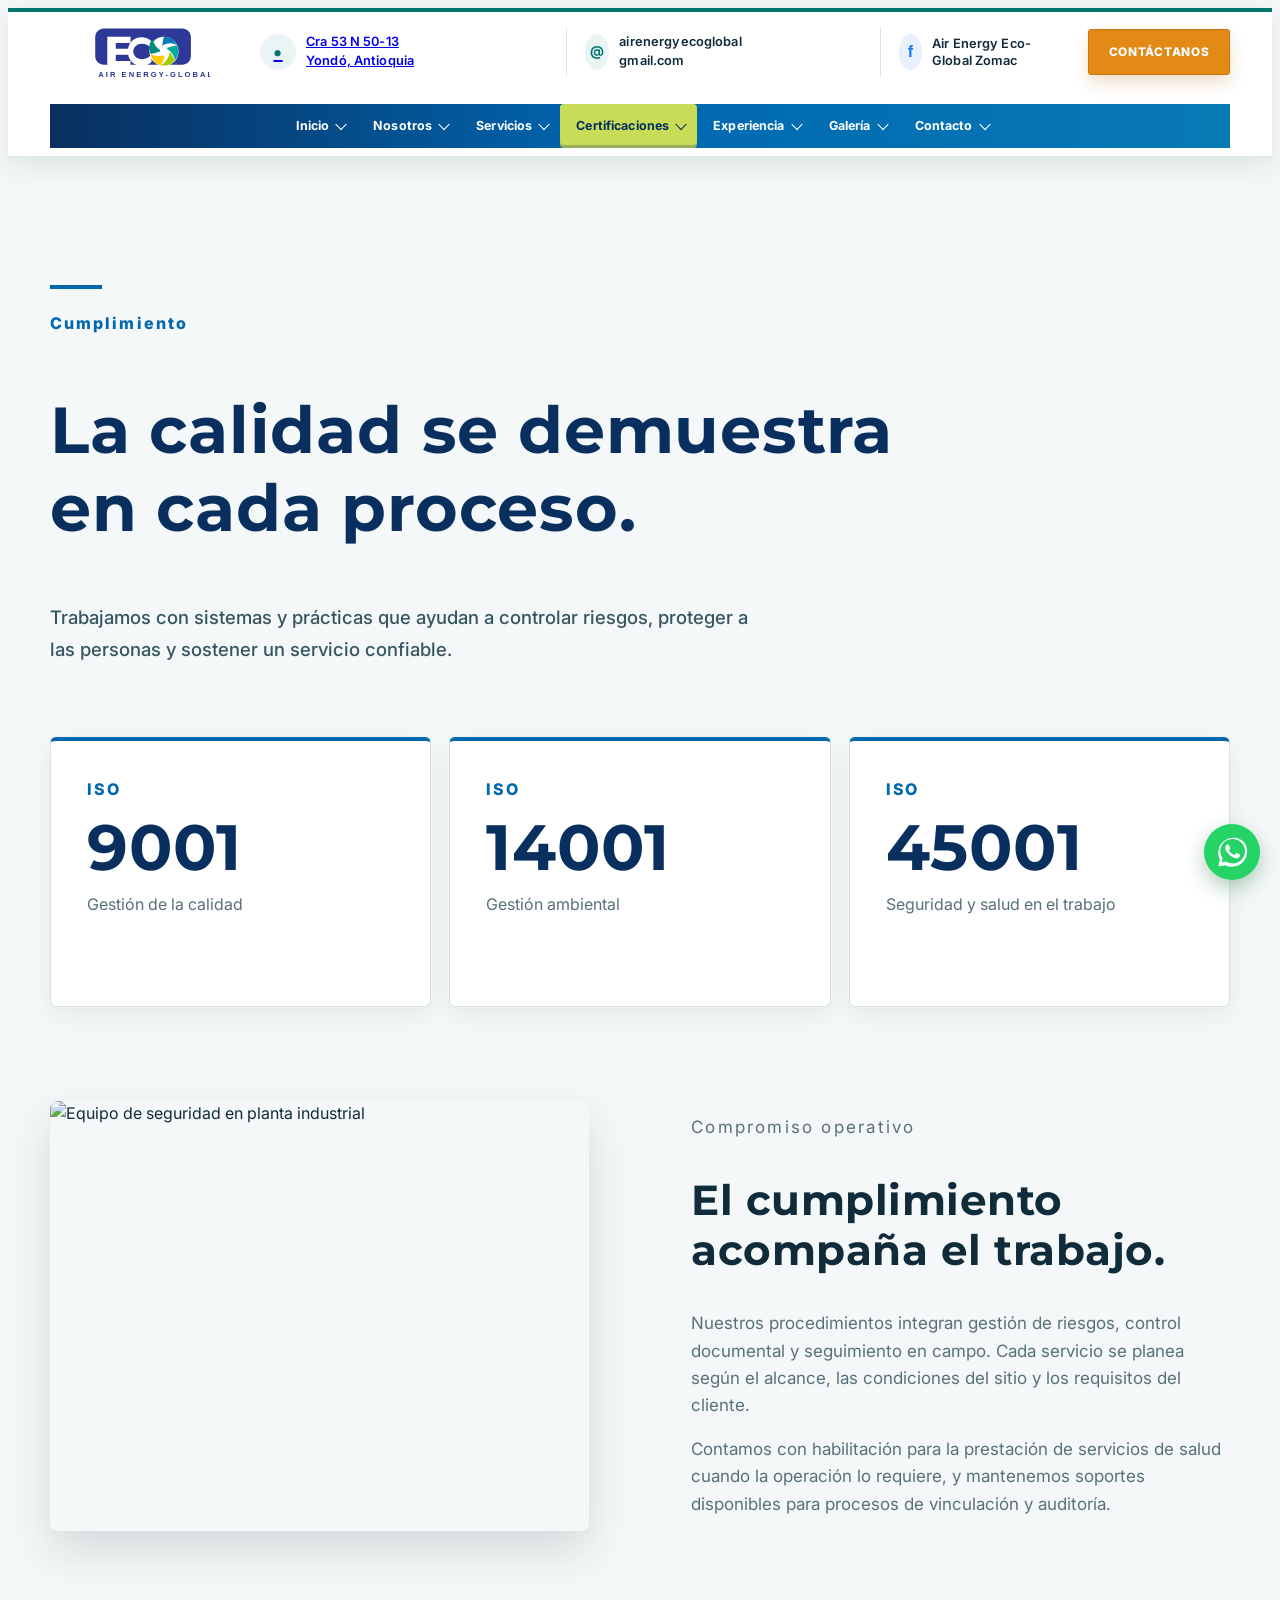
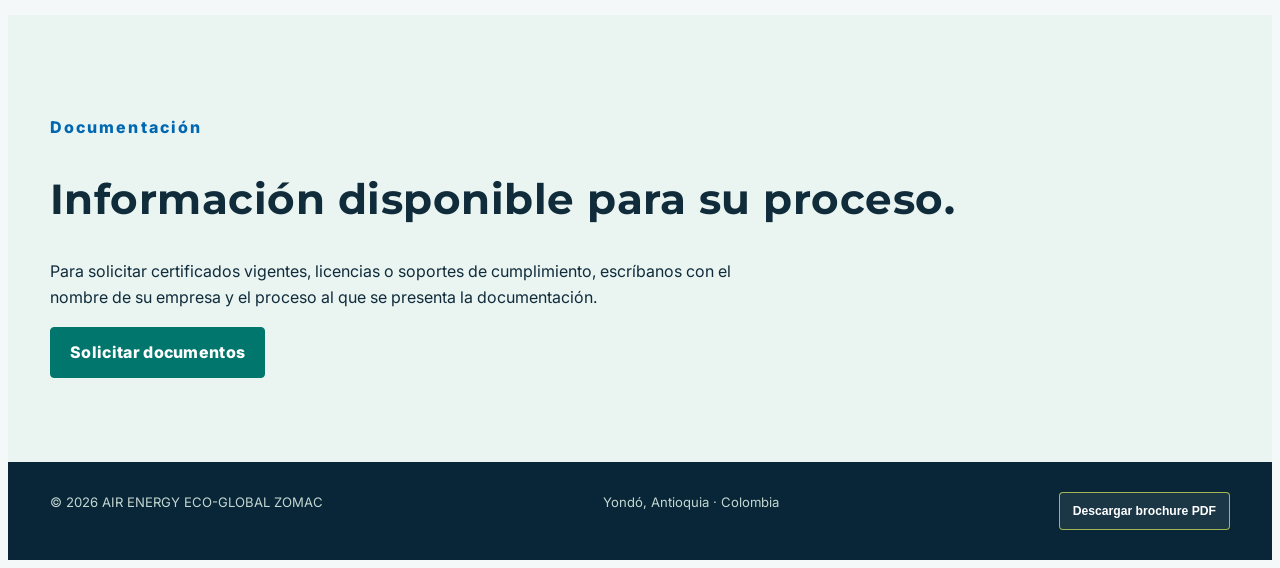
==== pages/certificaciones.html @ 2af0fc93 "Primer commit AIR-ENERGY-WEB" ====
<!doctype html>
<html lang="es">
  <head>
    <meta charset="utf-8" />
    <meta name="viewport" content="width=device-width,initial-scale=1" />
    <title>Certificaciones | AIR ENERGY</title>
    <link rel="icon" type="image/svg+xml" href="../assets/images/air-energy-mark.svg" />
    <link rel="preconnect" href="https://fonts.googleapis.com" />
    <link rel="preconnect" href="https://fonts.gstatic.com" crossorigin />
    <link
      href="https://fonts.googleapis.com/css2?family=Inter:wght@400;500;600;700&family=Montserrat:wght@600;700;800&display=swap"
      rel="stylesheet"
    />
    <link rel="stylesheet" href="../CSS/site.css" />
    <link rel="stylesheet" href="../CSS/logo.css" />
    <link rel="stylesheet" href="../CSS/design.css" />
  </head>
  <body>
    <header class="site-header">
      <a class="brand" href="../index.html" aria-label="ECO Air Energy Global, ir al inicio">
        <span class="brand-logo-frame">
          <img class="brand-logo brand-logo-dark" src="../assets/images/eco-air-energy-logo-transparent.svg" alt="ECO Air Energy Global" />
        </span>
      </a>
      <div class="header-contact" aria-label="Datos de contacto">
        <a class="header-address" href="https://www.google.com/maps/search/?api=1&amp;query=Cra+53+N+50-13%2C+Yond%C3%B3%2C+Antioquia%2C+Colombia" target="_blank" rel="noopener noreferrer">Cra 53 N 50-13<br>Yondó, Antioquia</a>
        <span class="header-email">airenergyecoglobalgmail.com</span>
        <a class="header-facebook" href="https://www.facebook.com/search/top/?q=AIR%20ENERGY%20ECO-GLOBAL%20ZOMAC" target="_blank" rel="noopener noreferrer">Air Energy Eco-Global Zomac</a>
      </div>
      <a class="header-contact-button" href="contacto.html">Contáctanos</a>
      <button class="menu-toggle" type="button" aria-expanded="false" aria-controls="primary-nav" aria-label="Abrir menú de navegación">
        <span></span><span></span><span></span>
      </button>
      <nav id="primary-nav">
        <ul>
          <li class="nav-item-has-menu"><a href="../index.html">Inicio</a><ul class="nav-submenu" aria-label="Detalles de Inicio"><li><span>Home</span></li></ul></li>
          <li class="nav-item-has-menu"><a href="nosotros.html">Nosotros</a><ul class="nav-submenu" aria-label="Detalles de Nosotros"><li><span>Quiénes somos</span></li><li><span>Valores</span></li><li><span>Certificaciones ISO</span></li></ul></li>
          <li class="nav-item-has-menu"><a href="servicios.html">Servicios</a><ul class="nav-submenu" aria-label="Detalles de Servicios"><li><span>Climatización y refrigeración</span></li><li><span>Sistemas eléctricos y energía solar</span></li><li><span>Facilidades y soporte logístico</span></li><li><span>Servicios de salud en campo</span></li><li><span>Señalización vial y gestión ambiental</span></li><li><span>Big data y consultoría estratégica</span></li></ul></li>
          <li class="nav-item-has-menu"><a class="active" aria-current="page" href="certificaciones.html">Certificaciones</a><ul class="nav-submenu" aria-label="Detalles de Certificaciones"><li><span>Certificaciones ISO</span></li></ul></li>
          <li class="nav-item-has-menu"><a href="experiencia.html">Experiencia</a><ul class="nav-submenu" aria-label="Detalles de Experiencia"><li><span>Clientes atendidos</span></li><li><span>Sectores atendidos</span></li></ul></li>
          <li class="nav-item-has-menu"><a href="galeria.html">Galería</a><ul class="nav-submenu" aria-label="Detalles de Galería"><li><span>Proyectos y actividades en campo</span></li></ul></li>
          <li class="nav-item-has-menu nav-item-align-end"><a href="contacto.html">Contacto</a><ul class="nav-submenu" aria-label="Detalles de Contacto"><li><span>Formulario</span></li><li><span>Mapa</span></li><li><span>Líneas de atención</span></li></ul></li>
        </ul>
      </nav>
    </header>
    <main>
      <section id="certificaciones" class="page-intro">
        <p class="eyebrow">Cumplimiento</p>
        <h1>La calidad se demuestra en cada proceso.</h1>
        <p>
          Trabajamos con sistemas y prácticas que ayudan a controlar riesgos,
          proteger a las personas y sostener un servicio confiable.
        </p>
      </section>
      <section class="certification-grid">
        <article>
          <span>ISO</span>
          <h2>9001</h2>
          <p>Gestión de la calidad</p>
        </article>
        <article>
          <span>ISO</span>
          <h2>14001</h2>
          <p>Gestión ambiental</p>
        </article>
        <article>
          <span>ISO</span>
          <h2>45001</h2>
          <p>Seguridad y salud en el trabajo</p>
        </article>
      </section>
      <section class="content-split">
        <img
          src="https://images.unsplash.com/photo-1581092160562-40aa08e78837?auto=format&fit=crop&w=1000&q=85"
          alt="Equipo de seguridad en planta industrial"
        />
        <div>
          <p class="eyebrow">Compromiso operativo</p>
          <h2>El cumplimiento acompaña el trabajo.</h2>
          <p>
            Nuestros procedimientos integran gestión de riesgos, control
            documental y seguimiento en campo. Cada servicio se planea según el
            alcance, las condiciones del sitio y los requisitos del cliente.
          </p>
          <p>
            Contamos con habilitación para la prestación de servicios de salud
            cuando la operación lo requiere, y mantenemos soportes disponibles
            para procesos de vinculación y auditoría.
          </p>
        </div>
      </section>
      <section class="band">
        <p class="eyebrow">Documentación</p>
        <h2>Información disponible para su proceso.</h2>
        <p>
          Para solicitar certificados vigentes, licencias o soportes de
          cumplimiento, escríbanos con el nombre de su empresa y el proceso al
          que se presenta la documentación.
        </p>
        <a class="button" href="contacto.html">Solicitar documentos</a>
      </section>
    </main>
    <footer class="site-footer">
      <p>© 2026 AIR ENERGY ECO-GLOBAL ZOMAC</p>
      <a href="contacto.html">Yondó, Antioquia · Colombia</a>
    </footer>
    <script src="../JS/ui.js"></script>
  </body>
</html>
---- CSS/site.css ----
@import url('https://fonts.googleapis.com/css2?family=Inter:wght@400;500;600;700&family=Montserrat:wght@600;700;800&display=swap');

:root { --ink:#173238; --muted:#456066; --green:#00766c; --deep:#005248; --lime:#c9dc58; --paper:#f6f7f2; --white:#fff; --line:#d8dfda; --container:1180px; --font-body:'Inter',sans-serif; --font-heading:'Montserrat',sans-serif; }
* { box-sizing:border-box; }
section[hidden] { display:none !important; }
body { color:var(--ink); background:var(--paper); font-family:var(--font-body); font-size:16px; font-weight:400; line-height:1.6; }
h1,h2,h3 { font-family:var(--font-heading); font-weight:700; letter-spacing:.012em; line-height:1.2; }
.site-header, body > header { position:sticky; top:0; z-index:10; min-height:86px; padding:14px max(24px,calc((100% - var(--container))/2)); background:rgba(255,255,255,.98); border-bottom:1px solid var(--line); box-shadow:0 4px 16px rgba(23,50,56,.06); }
body > header .logo { display:flex; align-items:center; flex:0 0 auto; padding:2px 0; text-decoration:none; } body > header .logo img { display:block; width:150px; height:57px; background:#12356e; object-fit:contain; object-position:center; } body > header .logo:focus-visible { outline:3px solid rgba(0,118,108,.35); outline-offset:5px; }
body > header nav ul { gap:6px; } body > header nav a { min-height:42px; padding:8px 11px; border-bottom:2px solid transparent; border-radius:0; color:var(--ink); font-family:'Open Sans',sans-serif; font-size:.84rem; font-weight:600; letter-spacing:.01em; } body > header nav a:hover, body > header nav a:focus-visible, body > header nav a.active { color:var(--green); background:transparent; border-color:var(--green); outline:none; }
#inicio { position:relative; display:flex; min-height:calc(100vh - 78px); padding:clamp(76px,10vh,136px) max(24px,calc((100% - var(--container))/2)) 42px; isolation:isolate; flex-direction:column; justify-content:center; color:#eaf3ee; background:linear-gradient(90deg,rgba(5,28,31,.94) 0%,rgba(7,38,40,.82) 43%,rgba(7,38,40,.43) 72%,rgba(7,38,40,.24)),url('https://images.unsplash.com/photo-1496247749665-49cf5b1022e9?auto=format&fit=crop&w=2100&q=90') center/cover; }
.hero-content { max-width:670px; margin-bottom:clamp(64px,11vh,126px); }.hero-content .eyebrow { margin:0 0 20px; color:var(--lime); font-size:.72rem; font-weight:700; letter-spacing:.16em; text-transform:uppercase; animation:hero-reveal .65s ease-out both; }.hero-content h1 { max-width:650px; margin:0; color:var(--white); font-size:clamp(2.65rem,4.7vw,4.8rem); font-weight:800; line-height:1.14; animation:hero-reveal .75s .08s ease-out both; }.hero-description { max-width:580px; margin:26px 0 34px; color:#e3ece8; font-size:1.05rem; font-weight:400; line-height:1.75; animation:hero-reveal .75s .18s ease-out both; }.hero-cta { min-height:56px; padding:15px 25px; border-radius:6px; font-size:.88rem; letter-spacing:.01em; box-shadow:0 10px 24px rgba(0,0,0,.2); animation:hero-reveal .75s .3s ease-out both; }.hero-cta:hover,.hero-cta:focus-visible { box-shadow:0 14px 30px rgba(0,0,0,.28); }
.hero-stats { display:grid; grid-template-columns:repeat(4,minmax(0,1fr)); gap:0; width:min(890px,100%); margin:0; padding:0; border-top:1px solid rgba(255,255,255,.28); animation:hero-reveal .8s .42s ease-out both; }.hero-stats div { min-height:78px; padding:17px 24px 0 0; }.hero-stats div+div { padding-left:24px; border-left:1px solid rgba(255,255,255,.22); }.hero-stats dt { color:var(--white); font:700 1.4rem/1 'Poppins',sans-serif; }.hero-stats dd { margin:7px 0 0; color:#d4e0dc; font-size:.76rem; font-weight:600; line-height:1.35; }.scroll-cue { position:absolute; right:max(24px,calc((100% - var(--container))/2)); bottom:42px; display:flex; align-items:center; gap:10px; color:#d7e6e1; font-size:.65rem; font-weight:700; letter-spacing:.1em; text-transform:uppercase; }.scroll-cue span { display:block; width:22px; height:34px; border:1px solid rgba(255,255,255,.7); border-radius:12px; }.scroll-cue span::after { display:block; width:3px; height:7px; margin:6px auto 0; border-radius:2px; background:var(--lime); content:''; animation:scroll-mark 1.7s ease-in-out infinite; }
.clientes-section { width:min(var(--container),calc(100% - 48px)); margin:0 auto; padding:64px 0 72px; }.clientes-section h2 { display:flex; align-items:center; justify-content:center; gap:16px; margin:0 0 38px; color:var(--ink); font-size:clamp(.9rem,1.5vw,1.05rem); font-weight:700; letter-spacing:.11em; text-align:center; text-transform:uppercase; }.clientes-section h2::before,.clientes-section h2::after { width:min(14vw,140px); height:1px; background:var(--line); content:''; }.clientes-grid { display:grid; grid-template-columns:repeat(4,minmax(0,1fr)); align-items:center; gap:20px; }.cliente-logo { display:grid; min-height:126px; margin:0; padding:18px; place-items:center; border:1px solid var(--line); background:var(--white); }.cliente-logo img { display:block; width:100%; max-width:180px; max-height:82px; object-fit:contain; filter:grayscale(100%); opacity:.7; transition:filter 180ms ease,opacity 180ms ease,transform 180ms ease; }.cliente-logo:hover img { filter:grayscale(0); opacity:1; transform:scale(1.04); }
.button { display:inline-flex; align-items:center; justify-content:center; gap:16px; min-height:48px; padding:12px 19px; border:1px solid var(--green); border-radius:3px; color:var(--white); background:var(--green); font-weight:700; text-decoration:none; transition:transform .18s ease,background .18s ease; } .button:hover,.button:focus-visible { background:var(--deep); transform:translateY(-2px); } .button-accent { color:var(--ink); background:var(--lime); border-color:var(--lime); } .button-accent:hover,.button-accent:focus-visible { background:#d9e978; border-color:#d9e978; }
@keyframes hero-reveal { from { opacity:0; transform:translateY(16px); } to { opacity:1; transform:translateY(0); } } @keyframes scroll-mark { 0%,100% { opacity:.35; transform:translateY(0); } 50% { opacity:1; transform:translateY(10px); } }
@media (prefers-reduced-motion:reduce) { .hero-content .eyebrow,.hero-content h1,.hero-description,.hero-cta,.hero-stats,.scroll-cue span::after { animation:none; } }
@media (max-width:900px) { body > header { align-items:flex-start; flex-direction:column; gap:8px; } body > header nav ul { justify-content:flex-start; } .hero-stats { width:100%; } .hero-stats div { padding-right:14px; } .hero-stats div+div { padding-left:14px; } .scroll-cue { display:none; } .clientes-grid { grid-template-columns:repeat(2,minmax(0,1fr)); } } @media (max-width:600px) { body > header { position:static; min-height:auto; padding-top:12px; padding-bottom:12px; } body > header .logo img { width:128px; height:49px; } #inicio { min-height:680px; padding-top:72px; padding-bottom:34px; background-position:58% center; } .hero-content { margin-bottom:54px; } .hero-content h1 { font-size:clamp(2.35rem,10vw,3.35rem); } .hero-description { margin-top:20px; font-size:.98rem; } .hero-stats { grid-template-columns:1fr 1fr; } .hero-stats div { min-height:67px; padding:13px 12px 0 0; } .hero-stats div+div { padding-left:12px; } .hero-stats div:nth-child(3) { border-left:0; } .hero-stats div:nth-child(n+3) { border-top:1px solid rgba(255,255,255,.22); } .hero-stats dt { font-size:1.2rem; } body > header nav a { min-height:36px; padding:6px 8px; font-size:.76rem; } .clientes-section { width:calc(100% - 36px); padding:50px 0 56px; } .clientes-section h2 { gap:10px; margin-bottom:26px; font-size:.78rem; letter-spacing:.08em; } .clientes-grid { gap:12px; } .cliente-logo { min-height:105px; padding:14px; } .cliente-logo img { max-height:64px; } }

.site-header { display:flex; align-items:center; justify-content:space-between; gap:26px; }.site-header .brand { display:grid; grid-template-columns:auto auto; gap:0 5px; color:var(--ink); font:700 1.02rem/1 'Poppins',sans-serif; letter-spacing:.03em; text-decoration:none; white-space:nowrap; }.site-header .brand span { color:var(--green); }.site-header .brand small { grid-column:1/-1; margin-top:5px; color:var(--muted); font:600 .5rem/1 'Open Sans',sans-serif; letter-spacing:.14em; }.site-header nav ul { display:flex; flex-wrap:wrap; justify-content:flex-end; gap:2px; margin:0; padding:0; list-style:none; }.site-header nav a { display:inline-flex; align-items:center; min-height:38px; padding:7px 10px; border-bottom:2px solid transparent; color:var(--ink); font-family:'Open Sans',sans-serif; font-size:.78rem; font-weight:700; letter-spacing:.01em; text-decoration:none; }.site-header nav a.active,.site-header nav a:hover,.site-header nav a:focus-visible { color:var(--green); border-color:var(--green); outline:none; }
.page-intro,.section,.content-split,.principles,.team-note,.services-list,.certification-grid,.metrics,.industries,.gallery-grid,.contact-layout { width:min(var(--container),calc(100% - 48px)); margin:0 auto; }.page-intro { max-width:850px; margin-left:max(24px,calc((100% - var(--container))/2)); padding:104px 0 76px; }.page-intro h1 { font-size:clamp(2.5rem,5vw,4.6rem); }.page-intro p:last-child { max-width:660px; margin:0; color:var(--muted); font-size:1.13rem; font-weight:400; line-height:1.6; }.section,.team-note,.industries { padding:84px 0; }.content-split { display:grid; grid-template-columns:1fr 1fr; gap:clamp(38px,8vw,120px); align-items:center; padding:80px 0; }.content-split p,.value-grid p,.team-note p:not(.eyebrow) { color:var(--muted); font-size:1.0625rem; font-weight:400; line-height:1.6; }.content-split img { width:100%; min-height:405px; object-fit:cover; }.principles { display:grid; grid-template-columns:1fr 1fr; background:var(--deep); }.principles article { padding:clamp(38px,5vw,72px); color:#d5e7df; }.principles article+article { border-left:1px solid rgba(255,255,255,.18); }.principles .eyebrow { margin:0 0 10px; color:var(--lime); }.principles h2 { margin:0 0 18px; color:var(--white); line-height:1.2; }.principles article p:not(.eyebrow) { max-width:36rem; margin:0; color:#e5f0eb; font-size:1.0625rem; font-weight:400; line-height:1.6; }.team-note p:not(.eyebrow) { max-width:680px; }.value-grid { display:grid; grid-template-columns:repeat(4,1fr); gap:18px; margin-top:32px; }.value-grid article { padding:22px 0; border-top:3px solid var(--lime); }
.services-list { padding-bottom:90px; }.service-row { display:grid; grid-template-columns:minmax(260px,1fr) minmax(350px,.9fr); gap:clamp(36px,8vw,130px); padding:54px 0; border-top:1px solid var(--line); }.service-row:last-child { border-bottom:1px solid var(--line); }.service-number { margin:0 0 10px; color:var(--green); font-size:.75rem; font-weight:700; letter-spacing:.12em; }.service-row>div>p:last-of-type { max-width:460px; margin:0; color:var(--muted); font-size:1rem; line-height:1.75; }.service-image { width:min(100%,330px); margin:28px auto 0; }.service-image img { width:100%; height:285px; border-radius:6px; object-fit:cover; object-position:center; box-shadow:0 12px 24px rgba(23,50,56,.13); filter:contrast(1.04) saturate(1.05); }.service-image figcaption { margin-top:9px; color:var(--muted); font-size:.76rem; text-align:center; }form { position:relative; padding:29px; overflow:hidden; background:var(--white); border:1px solid var(--line); border-radius:6px; box-shadow:0 12px 28px rgba(23,50,56,.06); }form::before { position:absolute; top:0; right:0; left:0; height:3px; background:var(--green); content:''; }form h3 { margin:2px 0 7px; color:var(--ink); font-size:1.05rem; }.form-intro { margin:0; color:var(--muted); font-size:.79rem; line-height:1.5; }label { display:block; margin:16px 0 6px; color:var(--ink); font-size:.78rem; font-weight:700; letter-spacing:.01em; }label:has(+ :required)::after { margin-left:3px; color:#b33e2e; content:'*'; }.optional { color:var(--muted); font-size:.72rem; font-weight:400; }input,textarea,select { width:100%; padding:12px 13px; border:1px solid #c5d0cb; border-radius:4px; color:var(--ink); background:#fbfcfa; font:400 .9rem/1.45 'Open Sans',sans-serif; transition:border-color .18s ease,box-shadow .18s ease,background .18s ease; }input::placeholder,textarea::placeholder { color:#82938d; }textarea { min-height:104px; resize:vertical; }input:hover,textarea:hover,select:hover { border-color:#9bafa7; }input:focus,textarea:focus,select:focus { border-color:var(--green); outline:0; background:var(--white); box-shadow:0 0 0 3px rgba(0,118,108,.13); }.form-privacy { margin:16px 0 0; color:var(--muted); font-size:.73rem; line-height:1.5; }form button { width:100%; min-height:52px; margin-top:18px; border:1px solid var(--deep); border-radius:4px; background:var(--deep); color:var(--white); box-shadow:0 8px 16px rgba(0,82,72,.19); font-size:.86rem; font-weight:700; letter-spacing:.01em; }form button:hover,form button:focus-visible { border-color:var(--green); background:var(--green); box-shadow:0 10px 20px rgba(0,118,108,.25); }
.certification-grid { display:grid; grid-template-columns:repeat(3,1fr); margin-bottom:10px; }.certification-grid article { min-height:250px; padding:40px; background:var(--white); border:1px solid var(--line); }.certification-grid span { color:var(--green); font-weight:800; letter-spacing:.12em; }.certification-grid h2 { margin:6px 0; font-size:4rem; }.certification-grid p { margin:0; color:var(--muted); }.band { width:100%; padding:84px max(24px,calc((100% - var(--container))/2)); background:#dfece5; }.band p:not(.eyebrow) { max-width:700px; }
.metrics { display:grid; grid-template-columns:repeat(3,1fr); border-top:1px solid var(--line); border-bottom:1px solid var(--line); }.metrics article { display:flex; gap:18px; align-items:center; padding:35px; }.metrics article+article { border-left:1px solid var(--line); }.metrics strong { color:var(--green); font:800 clamp(2.6rem,5vw,4.3rem)/1 'Manrope',sans-serif; }.metrics span { color:var(--muted); font-size:.88rem; }.project-grid { display:grid; grid-template-columns:repeat(3,1fr); gap:20px; margin-top:32px; }.project-grid article,.gallery-grid figure { background:var(--white); }.project-grid img { width:100%; height:260px; object-fit:cover; }.project-grid div { padding:21px; }.project-grid p { margin:0 0 7px; color:var(--green); font-size:.73rem; font-weight:700; text-transform:uppercase; }.project-grid h3 { min-height:48px; }.project-grid span { color:var(--muted); font-size:.86rem; }.industries ul { display:grid; grid-template-columns:repeat(2,1fr); gap:12px 42px; max-width:740px; padding:0; list-style:none; }.industries li { padding:12px 0; border-bottom:1px solid var(--line); font-weight:700; }
.gallery-grid { display:grid; grid-template-columns:repeat(2,1fr); gap:18px; padding-bottom:90px; }.gallery-grid figure { margin:0; }.gallery-grid figure.wide { grid-column:1/-1; }.gallery-grid img { width:100%; height:310px; object-fit:cover; }.gallery-grid .wide img { height:460px; }.gallery-grid figcaption { padding:14px 16px; color:var(--muted); font-size:.88rem; }.contact-layout { display:grid; grid-template-columns:1.25fr .75fr; gap:clamp(40px,8vw,120px); padding-bottom:86px; }.contact-form { padding:32px; }.form-grid { display:grid; grid-template-columns:1fr 1fr; gap:0 18px; }.contact-details { padding-top:12px; }.contact-details dl { margin:28px 0; }.contact-details dt { margin-top:17px; color:var(--muted); font-size:.74rem; font-weight:700; text-transform:uppercase; }.contact-details dd { margin:4px 0; font-weight:600; }.contact-details dd a { color:var(--green); text-decoration:none; }.social-links { display:flex; gap:8px; }.social-links a { display:grid; width:33px; height:33px; place-items:center; background:var(--ink); color:var(--white); font-size:.75rem; font-weight:700; text-decoration:none; }.map-placeholder { display:grid; min-height:300px; place-content:center; color:var(--white); background:linear-gradient(rgba(0,82,72,.86),rgba(0,82,72,.86)),url('https://images.unsplash.com/photo-1531058020387-3be344556be6?auto=format&fit=crop&w=1600&q=80') center/cover; text-align:center; }.map-placeholder span { font:700 2rem 'Manrope',sans-serif; }.map-placeholder p { margin:2px 0 0; }.site-footer { display:flex; justify-content:space-between; gap:22px; padding:21px max(24px,calc((100% - var(--container))/2)); background:#11282c; color:#c4d6d1; font-size:.82rem; }.site-footer p { margin:0; }.site-footer a { color:inherit; text-decoration:none; }
@media (max-width:960px) { .site-header { align-items:flex-start; flex-direction:column; gap:8px; }.site-header nav ul { justify-content:flex-start; }.value-grid { grid-template-columns:repeat(2,1fr); }.project-grid { grid-template-columns:1fr 1fr; }.project-grid article:last-child { grid-column:1/-1; } } @media (max-width:680px) { .site-header { position:static; }.site-header nav a { padding:5px 7px; font-size:.72rem; }.page-intro,.section,.content-split,.principles,.team-note,.services-list,.certification-grid,.metrics,.industries,.gallery-grid,.contact-layout { width:calc(100% - 36px); }.page-intro { margin-left:18px; padding:72px 0 52px; }.content-split,.service-row,.contact-layout { grid-template-columns:1fr; padding-top:52px; padding-bottom:52px; }.content-split img { min-height:280px; }.principles,.certification-grid,.metrics,.project-grid,.gallery-grid,.form-grid { grid-template-columns:1fr; }.principles article+article,.metrics article+article { border-top:1px solid var(--line); border-left:0; }.value-grid,.industries ul { grid-template-columns:1fr; }.gallery-grid figure.wide { grid-column:auto; }.gallery-grid img,.gallery-grid .wide img { height:280px; }.site-footer { flex-direction:column; }.contact-form { padding:23px; } }
---- CSS/logo.css ----
.site-header .brand {
    position: relative;
    z-index: 2;
    display: block;
    width: 190px;
    height: 64px;
    overflow: visible;
}

.site-header .brand-logo-frame {
    position: relative;
    display: block;
    width: 190px;
    height: 64px;
    overflow: hidden;
    border-radius: 4px;
    isolation: isolate;
}

.site-header .brand-logo {
    position: absolute;
    z-index: 1;
    top: 50%;
    left: 0;
    width: 100%;
    max-width: none;
    height: 100%;
    object-fit: contain;
    transform-origin: center;
    transform: translateY(-50%);
}

.site-header .brand-logo-frame::after {
    position: absolute;
    z-index: 2;
    top: -20%;
    bottom: -20%;
    left: -45%;
    width: 24%;
    background: linear-gradient(90deg, transparent, rgba(255,255,255,.68), transparent);
    content: '';
    opacity: 0;
    pointer-events: none;
    transform: skewX(-18deg) translateX(-520%);
    animation: logo-shine 5.8s ease-in-out infinite;
}

@keyframes logo-shine {
    0%, 58%, 100% { opacity: 0; transform: skewX(-18deg) translateX(-520%); }
    66% { opacity: .9; }
    78% { opacity: 0; transform: skewX(-18deg) translateX(680%); }
}

@media (max-width: 800px) {
    .site-header .brand,
    .site-header .brand-logo-frame {
        width: 142px;
    }
}
---- CSS/design.css ----
:root {
    --navy: #092f5f;
    --blue: #0067b1;
    --teal: #00766c;
    --teal-dark: #005248;
    --lime: #c9dc58;
    --ink: #102b3a;
    --muted: #587079;
    --paper: #f5f8f8;
    --surface: #fff;
    --line: #d9e3e5;
    --shadow-sm: 0 8px 22px rgba(13, 44, 59, .07);
    --shadow-lg: 0 20px 44px rgba(13, 44, 59, .14);
    --font-body: 'Inter', sans-serif;
    --font-heading: 'Montserrat', sans-serif;
}

html { scroll-behavior: smooth; scroll-padding-top: 96px; }
body { min-width: 0; overflow-x: clip; color: var(--ink); background: var(--paper); }
img { max-width: 100%; height: auto; }
main, section, article, figure, form, .content-split > *, .service-row > *, .contact-layout > * { min-width: 0; }
body::selection { color: #fff; background: var(--blue); }

/* Unified type scale: headings provide the visual structure, body copy stays readable at every size. */
body, button, input, select, textarea { font-family: var(--font-body); }
h1, h2, h3 {
    font-family: var(--font-heading) !important;
    font-weight: 700;
    letter-spacing: .012em;
    line-height: 1.2 !important;
    overflow-wrap: anywhere;
}
h1 { font-size: clamp(2.25rem, 4.7vw, 4.75rem); }
h2 { font-size: clamp(1.8rem, 3.25vw, 3.3rem); }
h3 { font-size: clamp(1.05rem, 1.55vw, 1.35rem); }
p, li, dd { font-family: var(--font-body) !important; line-height: 1.6; }
button, input, select, textarea { font-weight: 500; line-height: 1.5; }
.site-header nav a, .header-contact, .header-contact-button, .site-footer, .button, .hero-cta {
    font-family: var(--font-body) !important;
}
.eyebrow, .service-number, .form-kicker, .corporate-kicker, .project-objective-kicker {
    letter-spacing: .11em;
}
@media (max-width: 680px) {
    h1 { font-size: clamp(2.15rem, 10vw, 3.25rem); }
    h2 { font-size: clamp(1.65rem, 7vw, 2.35rem); }
    h3 { font-size: 1.05rem; }
    p, li, dd { overflow-wrap: break-word; }
}

.site-header, body > header {
    position: sticky;
    display: grid;
    grid-template-columns: auto minmax(0, 1fr) auto;
    align-items: center;
    min-height: 76px;
    padding: 8px max(24px, calc((100% - var(--container)) / 2));
    gap: 20px;
    background: #fff;
    border-top: 4px solid var(--teal);
    border-bottom-color: rgba(16,43,58,.12);
    box-shadow: 0 8px 26px rgba(13,44,59,.1);
    backdrop-filter: blur(14px);
    overflow: visible;
}

.header-contact { display: grid; grid-template-columns: max-content max-content max-content; align-items: center; justify-content: space-between; gap: 18px; width: 100%; color: var(--ink); font-family: var(--font-body); font-size: .8rem; font-weight: 600; letter-spacing: .01em; line-height: 1.45; }
.header-contact span, .header-contact a { display: flex; align-items: center; min-height: 48px; }
.header-address::before, .header-email::before, .header-facebook::before { display: grid; width: 36px; height: 36px; margin-right: 10px; border-radius: 50%; background: #eaf4f5; color: var(--teal); font-size: .86rem; font-weight: 700; line-height: 1; place-items: center; transition: background-color 180ms ease, color 180ms ease, box-shadow 180ms ease, transform 180ms ease; }
.header-address::before { content: '•'; font-size: 1.25rem; }
.header-email, .header-facebook { padding-left: 18px; border-left: 1px solid var(--line); }
.header-email { max-width: 180px; overflow-wrap: anywhere; }
.header-email::before { content: '@'; }
.header-facebook { min-width: 0; max-width: 170px; color: var(--ink); line-height: 1.35; text-decoration: none; transform: translateX(-18px); }
.header-facebook::before { aspect-ratio: 1; content: 'f'; background: #e8f1fb; color: #1877f2; font-family: Arial, sans-serif; font-size: 1rem; font-stretch: normal; font-style: normal; font-weight: 700; line-height: 1; transform: none; }
.header-address:hover::before, .header-email:hover::before, .header-facebook:hover::before, .header-facebook:focus-visible::before { color: #fff; background: var(--blue); box-shadow: 0 7px 14px rgba(0,103,177,.22); transform: scale(1.1); }
.header-facebook:hover, .header-facebook:focus-visible { color: #1877f2; outline: none; }
.header-contact-button { min-width: 142px; padding: 13px 18px; border: 1px solid #cc7410; border-radius: 3px; background: #e38a16; box-shadow: 0 8px 16px rgba(178,98,8,.2); color: #fff; font-size: .74rem; font-weight: 800; letter-spacing: .06em; text-align: center; text-decoration: none; text-transform: uppercase; transition: background 180ms ease, box-shadow 180ms ease, transform 180ms ease; }
.header-contact-button:hover, .header-contact-button:focus-visible { background: #bd6e0e; box-shadow: 0 11px 20px rgba(178,98,8,.28); outline: none; transform: translateY(-2px); }
.menu-toggle {
    display: none;
    cursor: pointer;
    place-content: center;
    gap: 5px;
}
.menu-toggle span { display: block; width: 20px; height: 2px; background: var(--navy); transition: transform 180ms ease, opacity 180ms ease; }
.menu-toggle[aria-expanded="true"] span:nth-child(1) { transform: translateY(7px) rotate(45deg); }
.menu-toggle[aria-expanded="true"] span:nth-child(2) { opacity: 0; }
.menu-toggle[aria-expanded="true"] span:nth-child(3) { transform: translateY(-7px) rotate(-45deg); }
.site-header nav, body > header nav { grid-column: 1 / -1; grid-row: 2; width: 100%; background: linear-gradient(90deg, var(--navy), var(--blue) 48%, #087ab4); }
.site-header nav ul, body > header nav ul { display: flex; justify-content: center; gap: 0; width: 100%; margin: 0; padding: 0; list-style: none; }
.site-header nav li, body > header nav li { position: relative; }
.site-header nav a, body > header nav a {
    position: relative;
    display: inline-flex;
    align-items: center;
    justify-content: center;
    min-height: 44px;
    padding: 9px 16px;
    border: 0;
    border-radius: 4px;
    color: #fff;
    font-size: .78rem;
    font-weight: 700;
    transition: color 180ms ease, background-color 180ms ease, transform 180ms ease;
}
.site-header nav li.nav-item-has-menu > a, body > header nav li.nav-item-has-menu > a { padding-right: 28px; }
.site-header nav li.nav-item-has-menu > a::before, body > header nav li.nav-item-has-menu > a::before {
    position: absolute;
    top: 50%;
    right: 12px;
    width: 7px;
    height: 7px;
    border-right: 1.6px solid currentColor;
    border-bottom: 1.6px solid currentColor;
    content: '';
    transform: translateY(-68%) rotate(45deg);
    transition: transform 180ms ease;
}
.site-header nav a:hover, .site-header nav a:focus-visible,
body > header nav a:hover, body > header nav a:focus-visible { color: #fff; background: rgba(255,255,255,.16); border-color: transparent; box-shadow: inset 0 -3px 0 var(--lime); outline: none; transform: translateY(-1px); }
.site-header nav a.active, body > header nav a.active { color: #092f5f; background: var(--lime); border-color: transparent; box-shadow: inset 0 -3px 0 rgba(9,47,95,.25); }
.site-header nav li.nav-item-has-menu:hover > a::before, .site-header nav li.nav-item-has-menu:focus-within > a::before,
body > header nav li.nav-item-has-menu:hover > a::before, body > header nav li.nav-item-has-menu:focus-within > a::before,
.site-header nav li.nav-item-has-menu.is-submenu-open > a::before, body > header nav li.nav-item-has-menu.is-submenu-open > a::before { transform: translateY(-30%) rotate(-135deg); }
.nav-submenu {
    position: absolute;
    z-index: 30;
    top: 100%;
    left: 0;
    min-width: 270px;
    padding: 14px 0;
    background: linear-gradient(180deg, #0b76a0, #0a6287);
    box-shadow: 0 16px 34px rgba(8, 32, 54, .24);
    opacity: 0;
    pointer-events: none;
    transform: translateY(-8px) scaleY(.96);
    transform-origin: top;
    transition: opacity 180ms ease, transform 240ms ease, visibility 240ms ease;
    visibility: hidden;
}
.nav-item-align-end .nav-submenu { right: 0; left: auto; }
.nav-submenu li { position: static; }
.nav-submenu span {
    display: block;
    padding: 9px 16px;
    color: #fff;
    font-size: .86rem;
    font-weight: 600;
    line-height: 1.35;
    white-space: nowrap;
}
.nav-submenu a {
    display: block !important;
    min-height: 0 !important;
    padding: 9px 16px !important;
    border-radius: 0 !important;
    color: #fff !important;
    font-size: .86rem !important;
    font-weight: 600 !important;
    line-height: 1.35;
    text-decoration: none;
    white-space: nowrap;
    cursor: pointer;
    transition: background-color 150ms ease, color 150ms ease, padding-left 150ms ease;
}
.nav-submenu a::before, .nav-submenu a::after { display: none !important; }
.nav-submenu a:hover, .nav-submenu a:focus-visible { padding-left: 22px !important; background: #075a7e !important; box-shadow: inset 4px 0 0 #c9dc58; color: #fff !important; outline: none; }
.site-header nav li.nav-item-has-menu:hover > .nav-submenu, .site-header nav li.nav-item-has-menu:focus-within > .nav-submenu,
body > header nav li.nav-item-has-menu:hover > .nav-submenu, body > header nav li.nav-item-has-menu:focus-within > .nav-submenu,
.site-header nav li.nav-item-has-menu.is-submenu-open > .nav-submenu, body > header nav li.nav-item-has-menu.is-submenu-open > .nav-submenu { opacity: 1; pointer-events: auto; transform: translateY(0) scaleY(1); visibility: visible; }

#inicio {
    min-height: min(760px, calc(100vh - 82px));
    background-image: linear-gradient(104deg, rgba(5,31,51,.96) 0%, rgba(5,46,70,.88) 42%, rgba(4,86,101,.53) 72%, rgba(4,86,101,.28)), url('https://images.unsplash.com/photo-1496247749665-49cf5b1022e9?auto=format&fit=crop&w=2200&q=90');
}
#inicio::before { position: absolute; inset: 0; z-index: -1; background-image: linear-gradient(rgba(255,255,255,.035) 1px,transparent 1px),linear-gradient(90deg,rgba(255,255,255,.035) 1px,transparent 1px); background-size: 46px 46px; content: ''; mask-image: linear-gradient(90deg,#000,transparent 76%); }
.hero-content { max-width: 740px; }
.hero-content .eyebrow, .eyebrow { color: var(--blue); font-weight: 800; letter-spacing: .13em; }
.hero-content .eyebrow { color: var(--lime); }
.hero-content h1 { max-width: 700px; margin: 0 0 28px; font-size: clamp(2.55rem, 4.25vw, 4.25rem); line-height: 1.1; }
.hero-description { max-width: 650px; margin: 0; color: #f4f8f6; font-size: 1.2rem; font-weight: 600; line-height: 1.55; }
.hero-actions { display: flex; flex-wrap: wrap; gap: 14px; margin-top: 38px; }
.hero-cta { display: inline-flex; min-height: 56px; padding: 0 26px; align-items: center; justify-content: center; text-align: center; text-decoration: none; }
.hero-cta-primary { background: #c9dc58; color: #082d5d; }
.hero-cta-primary:hover, .hero-cta-primary:focus-visible { background: #ddec83; color: #082d5d; transform: translateY(-3px); }
.hero-cta-secondary { border: 1px solid rgba(255,255,255,.75); background: rgba(255,255,255,.08); color: #fff; }
.hero-cta-secondary:hover, .hero-cta-secondary:focus-visible { border-color: #fff; background: #fff; color: #082d5d; transform: translateY(-3px); }
.button, .hero-cta { border-radius: 4px; font-weight: 800; letter-spacing: .02em; transition: transform 180ms ease,box-shadow 180ms ease,background 180ms ease; }
.button { background: var(--teal); border-color: var(--teal); }
.button:hover, .button:focus-visible { background: var(--teal-dark); box-shadow: 0 14px 30px rgba(0,82,72,.24); transform: translateY(-3px); }
.button-accent { background: var(--lime); border-color: var(--lime); }
.button-accent:hover, .button-accent:focus-visible { background: #d9ec79; border-color: #d9ec79; }
.hero-stats { width: min(930px,100%); border-top-color: rgba(201,220,88,.45); }
.hero-stats div { padding-top: 20px; }
.hero-stats dt { color: var(--lime); font-size: 1.55rem; }

.clientes-section { padding-top: 82px; }
.cliente-logo { min-height: 132px; border: 1px solid var(--line); box-shadow: var(--shadow-sm); transition: transform 220ms ease,box-shadow 220ms ease,border-color 220ms ease; }
.cliente-logo:hover { border-color: rgba(0,103,177,.32); box-shadow: var(--shadow-lg); transform: translateY(-5px); }

.page-intro { max-width: 900px; padding-top: clamp(82px,10vw,132px); padding-bottom: 72px; }
.page-intro::before, .services-intro::before { width: 52px; height: 4px; margin-bottom: 22px; background: var(--blue); }
.page-intro::before { display: block; content: ''; }
.page-intro h1 { max-width: 860px; color: var(--navy); font-size: clamp(2.55rem,5.1vw,4.8rem); line-height: 1.1; }
.page-intro p:last-child { max-width: 700px; color: var(--muted); font-size: 1.08rem; }
.content-split { gap: clamp(44px,8vw,124px); }
.content-split img { min-height: 430px; border-radius: 8px; box-shadow: var(--shadow-lg); }
.principles { overflow: hidden; border-radius: 8px; background: linear-gradient(135deg,var(--navy),var(--teal-dark)); box-shadow: var(--shadow-lg); }
.principles article { padding: clamp(42px,5vw,76px); }

.value-grid article, .certification-grid article { border: 1px solid var(--line); border-top: 4px solid var(--blue); border-radius: 6px; background: var(--surface); box-shadow: var(--shadow-sm); transition: transform 220ms ease,box-shadow 220ms ease; }
.value-grid article { padding: 26px 22px; }
.value-grid article:hover, .certification-grid article:hover { box-shadow: var(--shadow-lg); transform: translateY(-6px); }

.services-intro { border-bottom-color: var(--line); }
.service-row { margin-bottom: 18px; padding: 40px; border: 1px solid var(--line); border-radius: 8px; background: var(--surface); box-shadow: var(--shadow-sm); transition: transform 220ms ease,box-shadow 220ms ease; }
.service-row:last-child { border-bottom: 1px solid var(--line); }
.service-row:hover { box-shadow: var(--shadow-lg); transform: translateY(-5px); }
.service-number, .certification-grid span, .project-grid p { color: var(--blue); }
.service-image { margin: 0 auto; }
.service-image img { border-radius: 6px; box-shadow: none; transition: transform 300ms ease; }
.service-row:hover .service-image img { transform: scale(1.025); }

.certification-grid { gap: 18px; }
.certification-grid article { min-height: 270px; padding: 36px; }
.certification-grid h2 { color: var(--navy); }
.band { background: #eaf5f2; }
.metrics { overflow: hidden; border: 1px solid var(--line); border-radius: 8px; background: var(--surface); box-shadow: var(--shadow-sm); }
.metrics article { padding: 38px; transition: background 180ms ease; }
.metrics article:hover { background: #eff8fb; }
.metrics strong { color: var(--blue); }

.project-grid article, .gallery-grid figure, .team-gallery-grid figure, .gallery-team-grid figure { overflow: hidden; border: 1px solid var(--line); border-radius: 8px; box-shadow: var(--shadow-sm); transition: transform 220ms ease,box-shadow 220ms ease; }
.project-grid article:hover, .gallery-grid figure:hover, .team-gallery-grid figure:hover, .gallery-team-grid figure:hover { box-shadow: var(--shadow-lg); transform: translateY(-5px); }
.project-grid img, .gallery-grid img, .team-gallery-grid img, .gallery-team-grid img { transition: transform 360ms ease,filter 360ms ease; }
.project-grid article:hover img, .gallery-grid figure:hover img, .team-gallery-grid figure:hover img, .gallery-team-grid figure:hover img { filter: saturate(1.08) contrast(1.03); transform: scale(1.045); }
.project-grid div, .gallery-grid figcaption, .team-gallery-grid figcaption, .gallery-team-grid figcaption { padding: 18px 19px 20px; }
.industries li { position: relative; padding-left: 22px; border-bottom-color: var(--line); }
.industries li::before { position: absolute; top: 21px; left: 0; width: 7px; height: 7px; border-radius: 50%; background: var(--lime); content: ''; }

.industries { padding-top: 32px; }
.industries > h2 { max-width: 680px; margin-bottom: 12px; color: var(--navy); }
.industries-intro { max-width: 630px; margin: 0 0 34px; color: var(--muted); font-size: 1.02rem; line-height: 1.65; }
.sector-grid { display: grid; grid-template-columns: repeat(2, minmax(0, 1fr)); gap: 20px; }
.sector-card { display: grid; grid-template-columns: 58px minmax(0, 1fr); gap: 20px; min-height: 202px; padding: 27px; border: 1px solid #d7e4ec; border-top: 4px solid #005082; border-radius: 12px; background: #f8fafc; box-shadow: 0 9px 24px rgba(0, 80, 130, .08); transition: border-color 200ms ease, box-shadow 200ms ease, transform 200ms ease; }
.sector-card:hover { border-color: #005082; box-shadow: 0 17px 32px rgba(0, 80, 130, .16); transform: translateY(-5px); }
.sector-icon { display: grid; width: 58px; height: 58px; place-items: center; border-radius: 10px; background: #e6f1f7; color: #005082; }
.sector-icon svg { width: 30px; height: 30px; }
.sector-card h3 { margin: 2px 0 10px; color: #005082; font-size: 1.12rem; line-height: 1.35; }
.sector-card p { margin: 0; color: #3e5765; font-size: .94rem; line-height: 1.65; }

.partners-carousel-section { width: min(var(--container), calc(100% - 48px)); margin: 96px auto 112px; }
.partners-carousel-heading { max-width: 780px; margin: 0 0 36px; padding-left: 24px; border-left: 4px solid var(--lime); }
.partners-carousel-heading .eyebrow { margin: 0 0 10px; }
.partners-carousel-heading h2 { margin: 0; color: var(--navy); font: 800 clamp(2.2rem, 4vw, 3.8rem)/1.08 'Manrope', sans-serif; }
.partners-carousel-heading > p:last-child { max-width: 630px; margin: 18px 0 0; color: var(--muted); font-size: 1rem; line-height: 1.65; }
.partners-card-carousel { display: grid; grid-auto-columns: calc((100% - 84px) / 4); grid-auto-flow: column; grid-template-columns: none; gap: 28px; padding: 18px 12px 32px; overflow-x: auto; overscroll-behavior-x: contain; perspective: 1200px; scroll-snap-type: x mandatory; scrollbar-width: none; }
.partners-card-carousel::-webkit-scrollbar { display: none; }
.partner-card { --card-scale: .96; --card-tilt: 0deg; --card-opacity: .9; display: grid; min-height: 220px; padding: 24px 20px 18px; align-content: space-between; border: 1px solid var(--line); border-top: 4px solid var(--teal); border-radius: 6px; background: var(--surface); box-shadow: var(--shadow-sm); opacity: var(--card-opacity); scroll-snap-align: start; transform-style: preserve-3d; transition: border-color 350ms ease, box-shadow 600ms ease, opacity 600ms ease; will-change: transform; }
.partner-card img { align-self: center; justify-self: center; width: min(100%, 190px); max-height: 114px; object-fit: contain; }
.partner-card p { margin: 20px 0 0; color: var(--ink); font: 800 .8rem/1.35 'Manrope', sans-serif; text-align: center; }
.partner-card.is-featured, .partner-card:hover { --card-scale: 1; --card-opacity: 1; border-color: var(--blue); box-shadow: var(--shadow-lg); }
.partner-card.is-before { --card-tilt: 4deg; }
.partner-card.is-after { --card-tilt: -4deg; }

form { border-radius: 8px; box-shadow: var(--shadow-lg); }
form::before { height: 4px; background: var(--blue); }
input:focus, textarea:focus, select:focus { border-color: var(--blue); box-shadow: 0 0 0 4px rgba(0,103,177,.12); }
.contact-form { padding: clamp(28px,4vw,42px); }
.contact-form h2 { margin: 0 0 8px; color: var(--navy); font-size: clamp(1.45rem,2.3vw,2rem); line-height: 1.2; }
.form-kicker { margin: 0 0 10px; color: var(--blue); font-size: .72rem; font-weight: 800; letter-spacing: .12em; text-transform: uppercase; }
.contact-form .form-intro { max-width: 560px; margin-bottom: 20px; font-size: .88rem; }
.contact-details { padding: clamp(28px,4vw,42px); border-left: 4px solid var(--lime); background: var(--surface); box-shadow: var(--shadow-sm); }
.contact-corporate { align-self: start; border-top: 4px solid var(--blue); border-left: 0; }
.contact-corporate h2 { margin: 0; color: var(--navy); font-size: clamp(1.45rem,2.3vw,2rem); line-height: 1.2; }
.contact-details-intro { margin: 13px 0 24px; color: var(--muted); font-size: .94rem; line-height: 1.6; }
.corporate-contact-list { display: grid; gap: 0; margin: 0; }
.corporate-contact-list > div { padding: 14px 0; border-top: 1px solid var(--line); }
.corporate-contact-list dt { margin: 0 0 5px; color: var(--blue); font-size: .68rem; font-weight: 800; letter-spacing: .09em; text-transform: uppercase; }
.corporate-contact-list dd { margin: 0; color: var(--ink); font-size: .91rem; font-weight: 600; line-height: 1.55; }
.contact-details dd a { color: var(--blue); }
.contact-actions { display: grid; grid-template-columns: 1fr 1fr; gap: 10px; margin-top: 25px; }
.contact-actions a { display: inline-flex; min-height: 45px; align-items: center; justify-content: center; padding: 10px 12px; border: 1px solid var(--blue); border-radius: 4px; font-size: .76rem; font-weight: 800; text-align: center; text-decoration: none; transition: background 180ms ease, color 180ms ease, transform 180ms ease; }
.contact-action-primary { color: #fff; background: var(--blue); }
.contact-action-secondary { color: var(--blue); background: #fff; }
.contact-actions a:hover, .contact-actions a:focus-visible { outline: none; transform: translateY(-2px); }
.contact-action-primary:hover, .contact-action-primary:focus-visible { background: var(--navy); }
.contact-action-secondary:hover, .contact-action-secondary:focus-visible { color: #fff; background: var(--blue); }
.social-links a { border-radius: 4px; background: var(--navy); transition: transform 180ms ease,background 180ms ease; }
.social-links a:hover { background: var(--blue); transform: translateY(-3px); }
.map-placeholder { min-height: 330px; background: linear-gradient(rgba(9,47,95,.88),rgba(0,82,72,.82)),url('https://images.unsplash.com/photo-1531058020387-3be344556be6?auto=format&fit=crop&w=1600&q=80') center/cover; }
.site-footer, body > footer { padding-top: 30px; padding-bottom: 30px; background: #082637; }
.contact-footer { display: flex; flex-wrap: wrap; align-items: center; justify-content: space-between; gap: 12px 24px; }
.contact-footer a { color: #d5e7df; }
.brochure-download {
    display: inline-flex;
    align-items: center;
    min-height: 38px;
    padding: 8px 13px;
    border: 1px solid rgba(201,220,88,.78);
    border-radius: 4px;
    color: #fff !important;
    background: rgba(255,255,255,.08);
    font: 700 .76rem/1 'Open Sans', sans-serif;
    text-decoration: none;
    transition: background 180ms ease, transform 180ms ease;
}
.brochure-download:hover, .brochure-download:focus-visible { background: rgba(201,220,88,.2); outline: none; transform: translateY(-2px); }

.btn-whatsapp {
    position: fixed;
    right: 20px;
    bottom: 20px;
    z-index: 9999;
    display: grid;
    width: 56px;
    height: 56px;
    padding: 0;
    place-items: center;
    border: 0;
    border-radius: 50%;
    color: #fff;
    background: #25d366;
    box-shadow: 0 8px 20px rgba(20, 110, 56, .32);
    text-decoration: none;
    transition: transform 180ms ease, box-shadow 180ms ease;
}
.whatsapp-icon {
    display: block;
    width: 31px;
    height: 31px;
    color: #fff;
}
.whatsapp-icon svg { display: block; width: 100%; height: 100%; }
.btn-whatsapp:hover, .btn-whatsapp:focus-visible {
    box-shadow: 0 12px 26px rgba(20, 110, 56, .38);
    outline: none;
    transform: scale(1.08);
}
.btn-whatsapp:focus-visible { outline: 3px solid var(--lime); outline-offset: 3px; }
.whatsapp-tooltip {
    position: absolute;
    right: 66px;
    width: max-content;
    max-width: min(240px, calc(100vw - 104px));
    padding: 9px 12px;
    border-radius: 4px;
    color: #fff;
    background: #173238;
    box-shadow: 0 5px 15px rgba(0,0,0,.18);
    font: 700 .75rem/1.3 'Open Sans', sans-serif;
    opacity: 0;
    pointer-events: none;
    transform: translateX(6px);
    transition: opacity 160ms ease, transform 160ms ease;
}
.btn-whatsapp:hover .whatsapp-tooltip, .btn-whatsapp:focus-visible .whatsapp-tooltip { opacity: 1; transform: translateX(0); }

[data-reveal] { opacity: 0; transform: translateY(22px); transition: opacity 650ms ease,transform 650ms cubic-bezier(.2,.7,.2,1); }
[data-reveal].is-visible { opacity: 1; transform: translateY(0); }
[data-reveal]:nth-child(2) { transition-delay: 80ms; }
[data-reveal]:nth-child(3) { transition-delay: 160ms; }

@media (max-width: 800px) {
    .site-header, body > header { grid-template-columns: minmax(0, 1fr) auto; min-height: 64px; padding: 7px 18px; gap: 10px; }
    .header-contact { display: none; }
    .header-contact-button { display: none; }
    .menu-toggle { display: grid; grid-column: 2; width: 42px; height: 42px; padding: 10px; border: 1px solid var(--line); border-radius: 4px; background: var(--surface); cursor: pointer; place-content: center; gap: 5px; }
    .menu-toggle span { display: block; width: 20px; height: 2px; background: var(--navy); transition: transform 180ms ease, opacity 180ms ease; }
    .menu-toggle[aria-expanded="true"] span:nth-child(1) { transform: translateY(7px) rotate(45deg); }
    .menu-toggle[aria-expanded="true"] span:nth-child(2) { opacity: 0; }
    .menu-toggle[aria-expanded="true"] span:nth-child(3) { transform: translateY(-7px) rotate(-45deg); }
    .site-header nav, body > header nav { position: absolute; top: calc(100% + 4px); right: 18px; z-index: 20; display: grid; grid-column: auto; width: min(230px, calc(100vw - 36px)); max-height: 0; overflow: hidden; border: 1px solid transparent; border-radius: 4px; background: var(--surface); box-shadow: 0 14px 30px rgba(13,44,59,.14); opacity: 0; pointer-events: none; transform: translateY(-8px); transition: max-height 240ms ease, opacity 180ms ease, transform 180ms ease, border-color 180ms ease; }
    .site-header nav.is-open, body > header nav.is-open { max-height: 340px; border-color: var(--line); opacity: 1; pointer-events: auto; transform: translateY(0); }
    .site-header nav ul, body > header nav ul { display: grid; grid-template-columns: 1fr; padding: 6px; }
    .site-header nav a, body > header nav a { justify-content: flex-start; min-height: 38px; }
    .site-header nav a, body > header nav a { color: var(--ink); }
    .nav-submenu { display: none; }
    .site-header nav li.nav-item-has-menu > a, body > header nav li.nav-item-has-menu > a { padding-right: 15px; }
    .site-header nav li.nav-item-has-menu > a::before, body > header nav li.nav-item-has-menu > a::before { display: none; }
    .site-header nav a:hover, .site-header nav a:focus-visible, .site-header nav a.active, body > header nav a:hover, body > header nav a:focus-visible, body > header nav a.active { color: var(--blue); background: #edf6fb; }
    .hero-arrow { width: 42px; height: 42px; }.hero-arrow-prev { left: 12px; }.hero-arrow-next { right: 12px; }
    .hero-dots { right: 18px; bottom: 20px; }
    .service-row { grid-template-columns: 1fr; gap: 26px; padding: 32px; }
    .service-image { width: min(100%,520px); }
}
@media (max-width: 800px) {
    .site-header, body > header { padding-right: 18px; padding-left: 18px; }
    .site-header nav ul, body > header nav ul { grid-template-columns: 1fr; }
    .page-intro { padding-top: 76px; padding-bottom: 52px; }
    .page-intro h1 { font-size: clamp(2.35rem,11vw,3.4rem); }
    #inicio { min-height: 700px; background-position: 62% center; }
    .hero-content h1 { font-size: clamp(2.55rem,12vw,3.7rem); }
    .service-row { padding: 25px; }
    .certification-grid article { min-height: auto; padding: 30px; }
    .contact-details { margin-top: 8px; }
    .partners-carousel-section { width: calc(100% - 36px); margin: 64px auto 72px; }
    .partners-carousel-heading { padding-left: 18px; }
    .partners-card-carousel { grid-auto-columns: minmax(220px, 72vw); gap: 18px; }
    .sector-grid { grid-template-columns: 1fr; }
}
@media (max-width: 380px) {
    .site-header .brand, .site-header .brand-logo-frame { max-width: calc(100vw - 82px); }
    .hero-content h1 { font-size: clamp(2.3rem, 12vw, 3rem); }
    .hero-cta { width: 100%; }
    .hero-stats { grid-template-columns: 1fr; }
    .hero-stats div + div { padding-left: 0; border-top: 1px solid rgba(255,255,255,.22); border-left: 0; }
}
@media (prefers-reduced-motion: reduce) {
    *, *::before, *::after { scroll-behavior: auto !important; transition-duration: 1ms !important; animation-duration: 1ms !important; }
    [data-reveal] { opacity: 1; transform: none; }
}
.hero-carousel { position: relative; isolation: isolate; overflow: hidden; }
#inicio.hero-carousel { background: none; }
.hero-slide { position: absolute; z-index: -2; inset: 0; background-position: center; background-size: cover; opacity: 0; transition: opacity 700ms ease; }
.hero-slide-industrial { overflow: hidden; background: linear-gradient(100deg, rgba(5,31,51,.92), rgba(5,46,70,.64) 55%, rgba(4,86,101,.30)); }
.hero-video { position: absolute; z-index: -1; inset: 0; width: 100%; height: 100%; object-fit: cover; object-position: center; }
.hero-slide-industrial::after { position: absolute; z-index: 0; inset: 0; background: linear-gradient(100deg, rgba(5,31,51,.92), rgba(5,46,70,.64) 55%, rgba(4,86,101,.30)); content: ''; }
.hero-slide-hvac { background-image: linear-gradient(100deg, rgba(5,31,51,.92), rgba(5,46,70,.64) 55%, rgba(4,86,101,.30)), url('../assets/images/climatizacion.jpeg'); background-position: center 44%; }
.hero-slide-field { background-image: linear-gradient(100deg, rgba(5,31,51,.92), rgba(5,46,70,.64) 55%, rgba(4,86,101,.30)), url('../assets/images/5.jpeg'); background-position: center 37%; }
.hero-slide-maintenance { background-image: linear-gradient(100deg, rgba(5,31,51,.92), rgba(5,46,70,.64) 55%, rgba(4,86,101,.30)), url('../assets/images/8.jpeg'); background-position: center 42%; }
.hero-slide.is-active { opacity: 1; }
.hero-arrow { position: absolute; z-index: 2; top: 50%; width: 48px; height: 48px; margin: 0; padding: 0; border: 1px solid rgba(255,255,255,.45); border-radius: 50%; background: rgba(7,35,48,.35); box-shadow: none; color: #fff; font-size: 2rem; line-height: 1; transform: translateY(-50%); }
.hero-arrow:hover, .hero-arrow:focus-visible { background: var(--blue); border-color: var(--blue); transform: translateY(-50%); }
.hero-arrow-prev { left: 24px; }.hero-arrow-next { right: 24px; }
.hero-dots { position: absolute; z-index: 2; right: max(24px, calc((100% - var(--container)) / 2)); bottom: 32px; display: flex; gap: 8px; }
.hero-dots button { width: 9px; min-height: 9px; height: 9px; margin: 0; padding: 0; border: 1px solid #fff; border-radius: 50%; background: transparent; box-shadow: none; }
.hero-dots button.is-active { background: #fff; }
.corporate-summary { display: grid; grid-template-columns: 180px minmax(0, 1fr); align-items: center; gap: 28px; width: min(1180px, calc(100% - 48px)); margin: -42px auto 0; padding: 38px 46px; position: relative; z-index: 3; overflow: hidden; background: #fff; border-left: 5px solid #c9dc58; box-shadow: 0 16px 36px rgba(13,44,59,.14); }
.corporate-summary::after { position: absolute; z-index: 0; top: -35%; bottom: -35%; left: -25%; width: 16%; background: linear-gradient(90deg, transparent, rgba(201,220,88,.34), rgba(73,176,223,.2), transparent); content: ''; opacity: 0; pointer-events: none; transform: skewX(-18deg) translateX(-450%); animation: corporate-summary-sheen 8s ease-in-out infinite; }
.corporate-summary-mark { position: relative; z-index: 1; padding-right: 28px; border-right: 1px solid #dce5e7; color: #0075bd; font: 800 1.14rem/1.18 'Manrope', sans-serif; letter-spacing: .12em; }
.corporate-summary p { position: relative; z-index: 1; max-width: 850px; margin: 0; color: #173d4c; font-size: 1.16rem; font-weight: 700; line-height: 1.5; }
@keyframes corporate-summary-sheen {
    0%, 60%, 100% { opacity: 0; transform: skewX(-18deg) translateX(-450%); }
    68% { opacity: 1; }
    82% { opacity: 0; transform: skewX(-18deg) translateX(900%); }
}
@media (max-width: 700px) { .hero-content h1 { margin-bottom: 22px; font-size: clamp(2.2rem, 10vw, 3.15rem); } .hero-description { font-size: 1.05rem; } .hero-actions { align-items: stretch; flex-direction: column; margin-top: 30px; } .hero-cta { width: 100%; } .corporate-summary { grid-template-columns: 1fr; gap: 16px; width: calc(100% - 36px); margin-top: -22px; padding: 28px 24px; } .corporate-summary-mark { padding: 0 0 14px; border-right: 0; border-bottom: 1px solid #dce5e7; } .corporate-summary p { font-size: 1rem; } }

.certification-carousel-section { width: min(var(--container), calc(100% - 48px)); margin: 84px auto 16px; }
.certification-carousel-heading { max-width: 800px; margin: 0 0 30px; padding-left: 24px; border-left: 4px solid #c9dc58; }
.certification-carousel-heading p { margin: 0 0 8px; color: #0075bd; font-size: .75rem; font-weight: 800; letter-spacing: .16em; text-transform: uppercase; }
.certification-carousel-heading h2 { margin: 0; color: #102b3a; font: 800 clamp(2.1rem, 4vw, 3.75rem)/1.05 'Manrope', sans-serif; }
.certification-carousel-heading span { display: block; max-width: 690px; margin-top: 16px; color: #587079; font-size: 1rem; line-height: 1.6; }
.certification-card-carousel { display: grid; grid-auto-columns: calc((100% - 56px) / 3); grid-auto-flow: column; grid-template-columns: none; gap: 28px; padding: 14px 12px 30px; overflow-x: auto; overscroll-behavior-x: contain; scroll-snap-type: x mandatory; scrollbar-width: none; }
.certification-card-carousel::-webkit-scrollbar { display: none; }
.certification-card { position: relative; min-height: 370px; padding: 32px; overflow: hidden; border: 1px solid #d7e5ea; background: #fff; box-shadow: 0 14px 28px rgba(13,44,59,.1); scroll-snap-align: start; transition: transform 350ms ease, box-shadow 350ms ease, border-color 350ms ease; }
.certification-card::after { position: absolute; right: -68px; bottom: -88px; width: 190px; height: 190px; border: 26px solid #e7f4f8; border-radius: 50%; content: ''; }
.certification-card:hover, .certification-card.is-featured { border-color: #83bdd9; box-shadow: 0 22px 40px rgba(13,44,59,.18); transform: translateY(-6px); }
.certification-seal { position: relative; z-index: 1; display: grid; width: 112px; height: 112px; margin-bottom: 24px; place-content: center; border: 5px solid #0a6fa2; border-radius: 50%; background: #f7fbfc; color: #0a6fa2; text-align: center; }
.certification-seal::before { position: absolute; inset: 6px; border: 1px solid #90c8df; border-radius: 50%; content: ''; }
.certification-seal small, .certification-seal strong, .certification-seal span { position: relative; z-index: 1; display: block; }
.certification-seal small { font-size: .62rem; font-weight: 800; letter-spacing: .18em; }
.certification-seal strong { font: 800 1.55rem/1 'Manrope', sans-serif; }
.certification-seal span { margin-top: 4px; font-size: .68rem; font-weight: 800; letter-spacing: .08em; }
.certification-card-kicker { margin: 0 0 7px; color: #0075bd; font-size: .7rem; font-weight: 800; letter-spacing: .12em; text-transform: uppercase; }
.certification-card h3 { position: relative; z-index: 1; margin: 0 0 12px; color: #143649; font: 800 1.26rem/1.2 'Manrope', sans-serif; }
.certification-card > p:last-child { position: relative; z-index: 1; max-width: 290px; margin: 0; color: #587079; font-size: .92rem; line-height: 1.55; }
.certification-card-health { border-top: 5px solid #c9dc58; }
.certification-card-health .certification-seal { border-color: #5c8f37; color: #3e6f24; }
.certification-card-health .certification-seal::before { border-color: #c9dc58; }
@media (max-width: 720px) { .certification-carousel-section { width: calc(100% - 36px); margin-top: 64px; } .certification-carousel-heading { margin-bottom: 24px; padding-left: 18px; } .certification-carousel-heading h2 { font-size: 2.45rem; } .certification-card-carousel { grid-auto-columns: minmax(260px, 78vw); gap: 18px; } .certification-card { min-height: 350px; padding: 28px; } }

.services-carousel-section { width: min(var(--container), calc(100% - 48px)); margin: 0 auto; padding: 104px 0 52px; }
.services-carousel-heading { position: relative; max-width: 840px; margin: 0 0 52px; padding-bottom: 28px; text-align: left; }
.services-carousel-heading::after { position: absolute; bottom: 0; left: 0; width: 180px; height: 4px; background: linear-gradient(90deg, var(--blue), #42a4df 62%, transparent); content: ''; }
.services-carousel-heading .eyebrow { margin: 0 0 16px; color: var(--blue); font-size: .78rem; font-weight: 800; letter-spacing: .18em; text-transform: uppercase; }
.services-carousel-heading h2 { margin: 0; color: #102b3a; font-family: 'Manrope', sans-serif; font-size: 4.25rem; font-weight: 800; letter-spacing: 0; line-height: 1.04; }
.services-carousel-description { max-width: 680px; margin: 22px 0 0; color: #587079; font-size: 1.06rem; line-height: 1.65; }
.services-card-carousel { display: grid; grid-auto-columns: calc((100% - 56px) / 3); grid-auto-flow: column; grid-template-columns: none; gap: 28px; padding: 22px 12px 30px; overflow-x: auto; overscroll-behavior-x: contain; perspective: 1200px; scroll-snap-type: x mandatory; scrollbar-width: none; }
.services-card-carousel::-webkit-scrollbar { display: none; }
.maintenance-carousel-section { width: min(var(--container), calc(100% - 48px)); margin: 28px auto 108px; }
.maintenance-carousel-heading { max-width: 790px; margin: 0 0 42px; padding-left: 24px; border-left: 4px solid var(--blue); }
.maintenance-carousel-heading p { margin: 0 0 7px; color: var(--blue); font-size: .75rem; font-weight: 800; letter-spacing: .16em; text-transform: uppercase; }
.maintenance-carousel-heading h2 { margin: 0; color: #102b3a; font-family: 'Manrope', sans-serif; font-size: clamp(2.2rem, 4.2vw, 4rem); line-height: 1.05; }
.maintenance-carousel-heading span { display: block; max-width: 660px; margin-top: 17px; color: #587079; font-size: 1rem; line-height: 1.6; }
.page-intro p:last-child,
.industries-intro,
.partners-carousel-heading > p:last-child,
.certification-carousel-heading span,
.services-carousel-description,
.maintenance-carousel-heading span {
    color: #365563;
    font-size: clamp(1.06rem, 1.45vw, 1.16rem);
    font-weight: 500;
    line-height: 1.72;
}
.maintenance-card-carousel { display: grid; grid-auto-columns: calc((100% - 56px) / 3); grid-auto-flow: column; grid-template-columns: none; gap: 28px; padding: 22px 12px 30px; overflow-x: auto; overscroll-behavior-x: contain; perspective: 1200px; scroll-snap-type: x mandatory; scrollbar-width: none; }
.maintenance-card-carousel::-webkit-scrollbar { display: none; }
.service-card { --card-scale: .96; --card-tilt: 0deg; --card-opacity: .88; position: relative; aspect-ratio: 3 / 4; overflow: hidden; border-radius: 6px; background: linear-gradient(145deg, #123f4b, #0c2e38); box-shadow: 0 14px 26px rgba(13, 44, 59, .14); opacity: var(--card-opacity); scroll-snap-align: start; transform-style: preserve-3d; transition: box-shadow 600ms ease, opacity 600ms ease; animation: service-card-float 5.6s ease-in-out infinite; will-change: transform; }
.service-card:nth-child(2n) { animation-delay: -1.8s; }
.service-card:nth-child(3n) { animation-delay: -3.6s; }
.service-card.is-featured { --card-scale: 1; --card-tilt: 0deg; --card-opacity: 1; box-shadow: 0 28px 48px rgba(13, 44, 59, .26); z-index: 1; }
.service-card.is-before { --card-tilt: 4deg; }
.service-card.is-after { --card-tilt: -4deg; }
.service-card img { display: block; width: 100%; height: auto; max-height: 68%; object-fit: contain; object-position: center top; background: #edf2f2; }
.service-card::after { position: absolute; right: 0; bottom: 0; left: 0; height: 42%; background: linear-gradient(transparent, rgba(4, 28, 35, .36)); content: ''; pointer-events: none; }
.service-card-civil::before { display: none; }
.service-card-title { position: absolute; z-index: 2; right: 18px; bottom: 18px; left: 18px; display: grid; min-height: 68px; padding: 16px 18px; place-items: center; border: 1px solid rgba(255, 255, 255, .22); background: rgba(248, 250, 249, .94); color: #102b3a; font-family: 'Manrope', sans-serif; font-size: clamp(.9rem, 1.35vw, 1.1rem); font-weight: 800; line-height: 1.3; text-align: center; }
.service-card:hover { --card-scale: 1.02; --card-opacity: 1; animation-play-state: paused; }
.service-card:hover img { transform: scale(1.03); }
.service-card img { transition: transform 260ms ease; }
@keyframes service-card-float { 0%, 100% { transform: translate3d(0, 0, 0) rotateY(var(--card-tilt)) scale(var(--card-scale)); } 50% { transform: translate3d(0, -9px, 0) rotateY(var(--card-tilt)) scale(var(--card-scale)); } }
@media (prefers-reduced-motion: reduce) { .service-card { animation: none; } }
@media (max-width: 720px) {
    .services-carousel-section { width: calc(100% - 36px); padding-top: 54px; }
    .services-carousel-heading { margin-bottom: 32px; padding-bottom: 22px; }
    .services-carousel-heading h2 { font-size: 3rem; }
    .services-carousel-description { margin-top: 16px; font-size: 1rem; }
    .services-card-carousel { grid-auto-columns: minmax(260px, 78vw); gap: 18px; }
    .maintenance-carousel-section { width: calc(100% - 36px); margin-bottom: 72px; }
    .maintenance-carousel-heading { margin-bottom: 28px; padding-left: 18px; }
    .maintenance-carousel-heading h2 { font-size: 2.6rem; }
    .maintenance-card-carousel { grid-auto-columns: minmax(260px, 78vw); gap: 18px; }
}

.corporate-profile { display: grid; grid-template-columns: minmax(280px, .82fr) minmax(0, 1.18fr); width: min(1180px, calc(100% - 48px)); margin: 94px auto; background: #fff; box-shadow: 0 18px 46px rgba(13, 44, 59, .12); }
.corporate-brand-panel { position: relative; display: flex; min-height: 680px; padding: 58px 54px; overflow: hidden; flex-direction: column; align-items: flex-start; justify-content: flex-start; background: #072d63; }
.corporate-brand-panel::before { position: absolute; top: -34%; right: -30%; width: 120%; aspect-ratio: 1; border: 18px solid #1670bc; border-radius: 50%; content: ''; opacity: .95; }
.corporate-brand-panel::after { position: absolute; top: -18%; right: -22%; width: 95%; aspect-ratio: 1; border: 12px solid #3fba84; border-radius: 50%; content: ''; }
.corporate-profile-logo { position: relative; z-index: 1; width: min(100%, 300px); padding: 14px; background: #fff; }
.corporate-download { position: relative; z-index: 1; width: calc(100% + 54px); margin: auto 0 -58px -54px; padding: 26px 54px; background: #007e9b; color: #fff; }
.corporate-download strong { display: block; margin-bottom: 14px; font-family: 'Manrope', sans-serif; font-size: .82rem; letter-spacing: .08em; text-transform: uppercase; }
.corporate-download a { color: #fff; font-size: .85rem; font-weight: 700; text-decoration: none; }
.corporate-download a span { margin-left: 8px; font-size: 1.1rem; }
.corporate-content-panel { padding: 58px clamp(30px, 5vw, 72px) 0; background: #fff; }
.corporate-kicker { margin: 0 0 12px; color: #0075bd; font-size: .7rem; font-weight: 800; letter-spacing: .14em; text-transform: uppercase; }
.corporate-content-panel h2 { max-width: 650px; margin: 0; color: #0d2734; font-family: 'Manrope', sans-serif; font-size: clamp(2rem, 3.4vw, 3.25rem); line-height: 1.12; }
.corporate-mission { max-width: 700px; margin: 24px 0 40px; color: #476069; font-size: .98rem; line-height: 1.75; }
.corporate-services { display: grid; grid-template-columns: repeat(2, minmax(0, 1fr)); gap: 0 32px; border-top: 1px solid #dce4e6; }
.corporate-services article { display: grid; grid-template-columns: 34px 1fr; gap: 12px; padding: 21px 0; border-bottom: 1px solid #dce4e6; }
.corporate-service-number { display: grid; width: 30px; height: 30px; border-radius: 50%; background: #e6f3f8; color: #0075bd; font: 800 .68rem/1 'Manrope', sans-serif; place-items: center; }
.corporate-services h3 { margin: 1px 0 5px; color: #123546; font-family: 'Manrope', sans-serif; font-size: .86rem; line-height: 1.25; }
.corporate-services p { margin: 0; color: #60757d; font-size: .72rem; line-height: 1.5; }
.corporate-team-photo { position: relative; min-height: 290px; margin: 72px calc(clamp(30px, 5vw, 72px) * -1) 0; overflow: hidden; background: #063f72; }
.corporate-team-photo::after { position: absolute; inset: 0; background: linear-gradient(90deg, rgba(0, 70, 128, .63), rgba(0, 128, 155, .28)); content: ''; pointer-events: none; }
.corporate-team-photo img { display: block; width: 100%; height: 100%; min-height: 290px; object-fit: cover; object-position: center 57%; filter: saturate(.86) contrast(1.02); }
.project-objective { display: grid; grid-template-columns: minmax(240px, .7fr) minmax(0, 1.3fr); width: min(1180px, calc(100% - 48px)); margin: 94px auto; overflow: hidden; background: #fff; box-shadow: 0 18px 46px rgba(13, 44, 59, .12); }
.project-objective-mark { position: relative; display: flex; min-height: 350px; padding: 42px; overflow: hidden; flex-direction: column; align-items: flex-start; justify-content: space-between; background: #fff; border-right: 1px solid #dce4e6; }
.project-objective-mark::before, .project-objective-mark::after { position: absolute; border: 11px solid; border-radius: 50%; content: ''; }
.project-objective-mark::before { right: -34%; bottom: -62%; width: 125%; aspect-ratio: 1; border-color: #d5e9f6; }
.project-objective-mark::after { top: -58%; left: -38%; width: 114%; aspect-ratio: 1; border-color: #d8efe5; }
.project-objective-mark span { position: relative; z-index: 1; color: #0075bd; font: 800 4.6rem/1 'Manrope', sans-serif; }
.project-objective-mark img { position: relative; z-index: 1; width: min(100%, 270px); height: auto; }
.project-objective-content { display: flex; padding: clamp(38px, 6vw, 72px); flex-direction: column; justify-content: center; }
.project-objective-kicker { margin: 0 0 12px; color: #0075bd; font-size: .72rem; font-weight: 800; letter-spacing: .14em; text-transform: uppercase; }
.project-objective-content h2 { max-width: 700px; margin: 0; color: #0d2734; font-family: 'Manrope', sans-serif; font-size: clamp(2rem, 3.5vw, 3.4rem); line-height: 1.12; text-transform: uppercase; }
.project-objective-content p:last-child { max-width: 720px; margin: 26px 0 0; padding-top: 24px; border-top: 1px solid #dce4e6; color: #476069; font-size: 1rem; line-height: 1.75; }
@media (max-width: 860px) { .project-objective { grid-template-columns: 1fr; } .project-objective-mark { min-height: 230px; padding: 36px; } .project-objective-mark img { width: 220px; } }
@media (max-width: 560px) { .project-objective { width: calc(100% - 36px); margin: 64px auto; } .project-objective-mark { min-height: 200px; padding: 28px 24px; } .project-objective-mark span { font-size: 3.5rem; } .project-objective-mark img { width: 190px; } .project-objective-content { padding: 38px 24px; } .project-objective-content h2 { font-size: 1.9rem; } .project-objective-content p:last-child { font-size: .93rem; } }
@media (max-width: 860px) { .corporate-profile { grid-template-columns: 1fr; } .corporate-brand-panel { min-height: 290px; padding: 42px 36px; } .corporate-download { width: calc(100% + 72px); margin: auto 0 -42px -36px; padding: 22px 36px; } .corporate-content-panel { padding: 48px 36px 0; } .corporate-team-photo { margin: 56px -36px 0; } }
@media (max-width: 560px) { .corporate-profile { width: calc(100% - 36px); margin: 64px auto; } .corporate-brand-panel { padding: 32px 24px; } .corporate-download { width: calc(100% + 48px); margin: auto 0 -32px -24px; padding: 20px 24px; } .corporate-content-panel { padding: 38px 24px 0; } .corporate-content-panel h2 { font-size: 1.9rem; } .corporate-services { grid-template-columns: 1fr; } .corporate-team-photo { min-height: 230px; margin: 48px -24px 0; } .corporate-team-photo img { min-height: 230px; } }
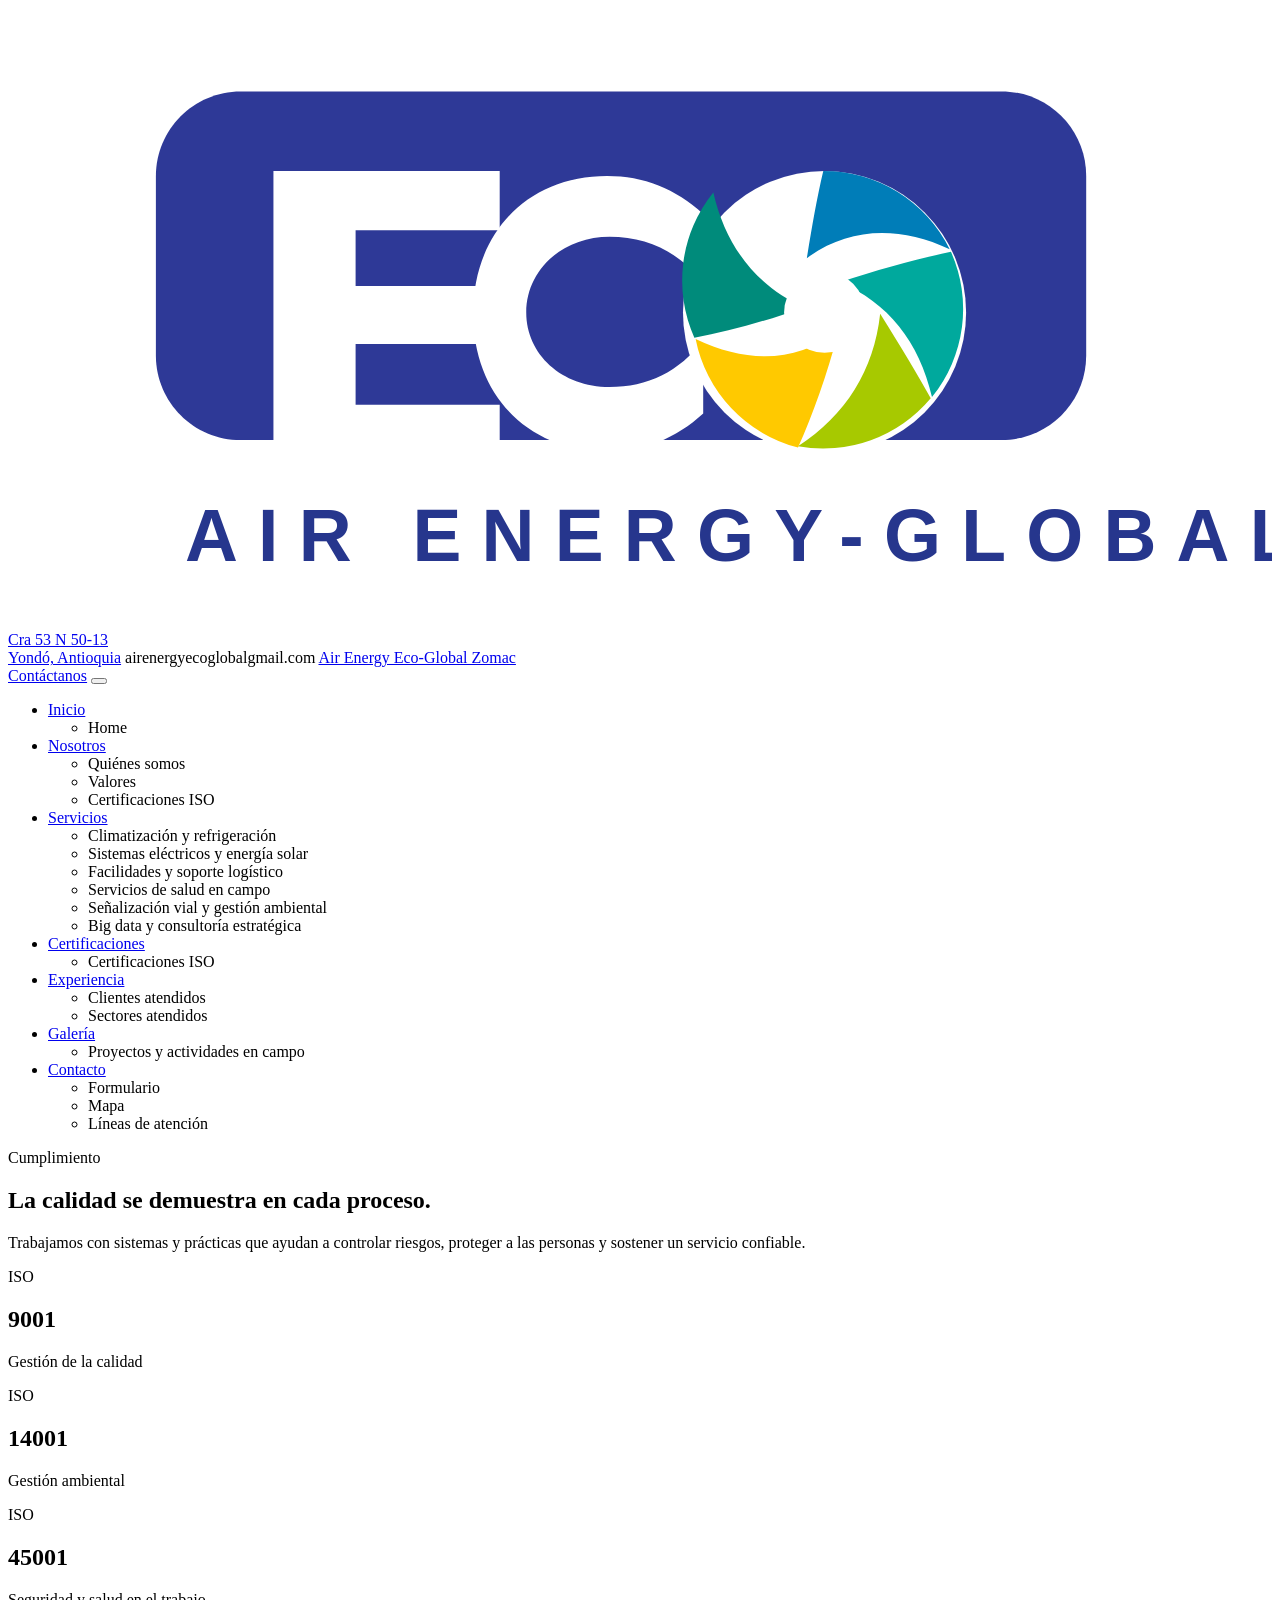
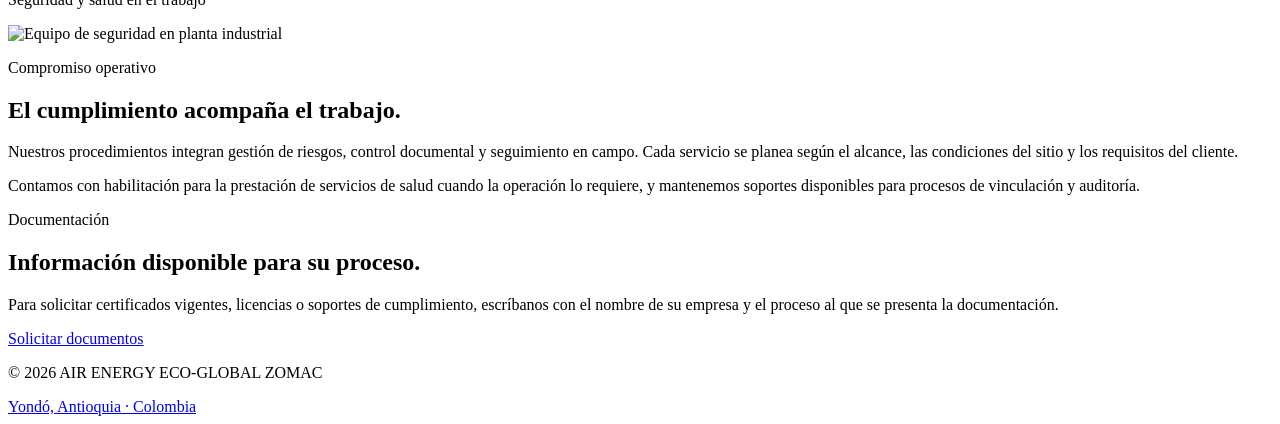
==== commit 454724e1: "Corregir rutas de CSS y JS en la pagina de galeria" ====
--- a/pages/certificaciones.html
+++ b/pages/certificaciones.html
@@ -11,9 +11,9 @@
       href="https://fonts.googleapis.com/css2?family=Inter:wght@400;500;600;700&family=Montserrat:wght@600;700;800&display=swap"
       rel="stylesheet"
     />
-    <link rel="stylesheet" href="../CSS/site.css" />
-    <link rel="stylesheet" href="../CSS/logo.css" />
-    <link rel="stylesheet" href="../CSS/design.css" />
+    <link rel="stylesheet" href="../css/site.css" />
+    <link rel="stylesheet" href="../css/logo.css" />
+    <link rel="stylesheet" href="../css/design.css" />
   </head>
   <body>
     <header class="site-header">
@@ -104,6 +104,6 @@
       <p>© 2026 AIR ENERGY ECO-GLOBAL ZOMAC</p>
       <a href="contacto.html">Yondó, Antioquia · Colombia</a>
     </footer>
-    <script src="../JS/ui.js"></script>
+    <script src="../js/ui.js"></script>
   </body>
-</html>
+</html>
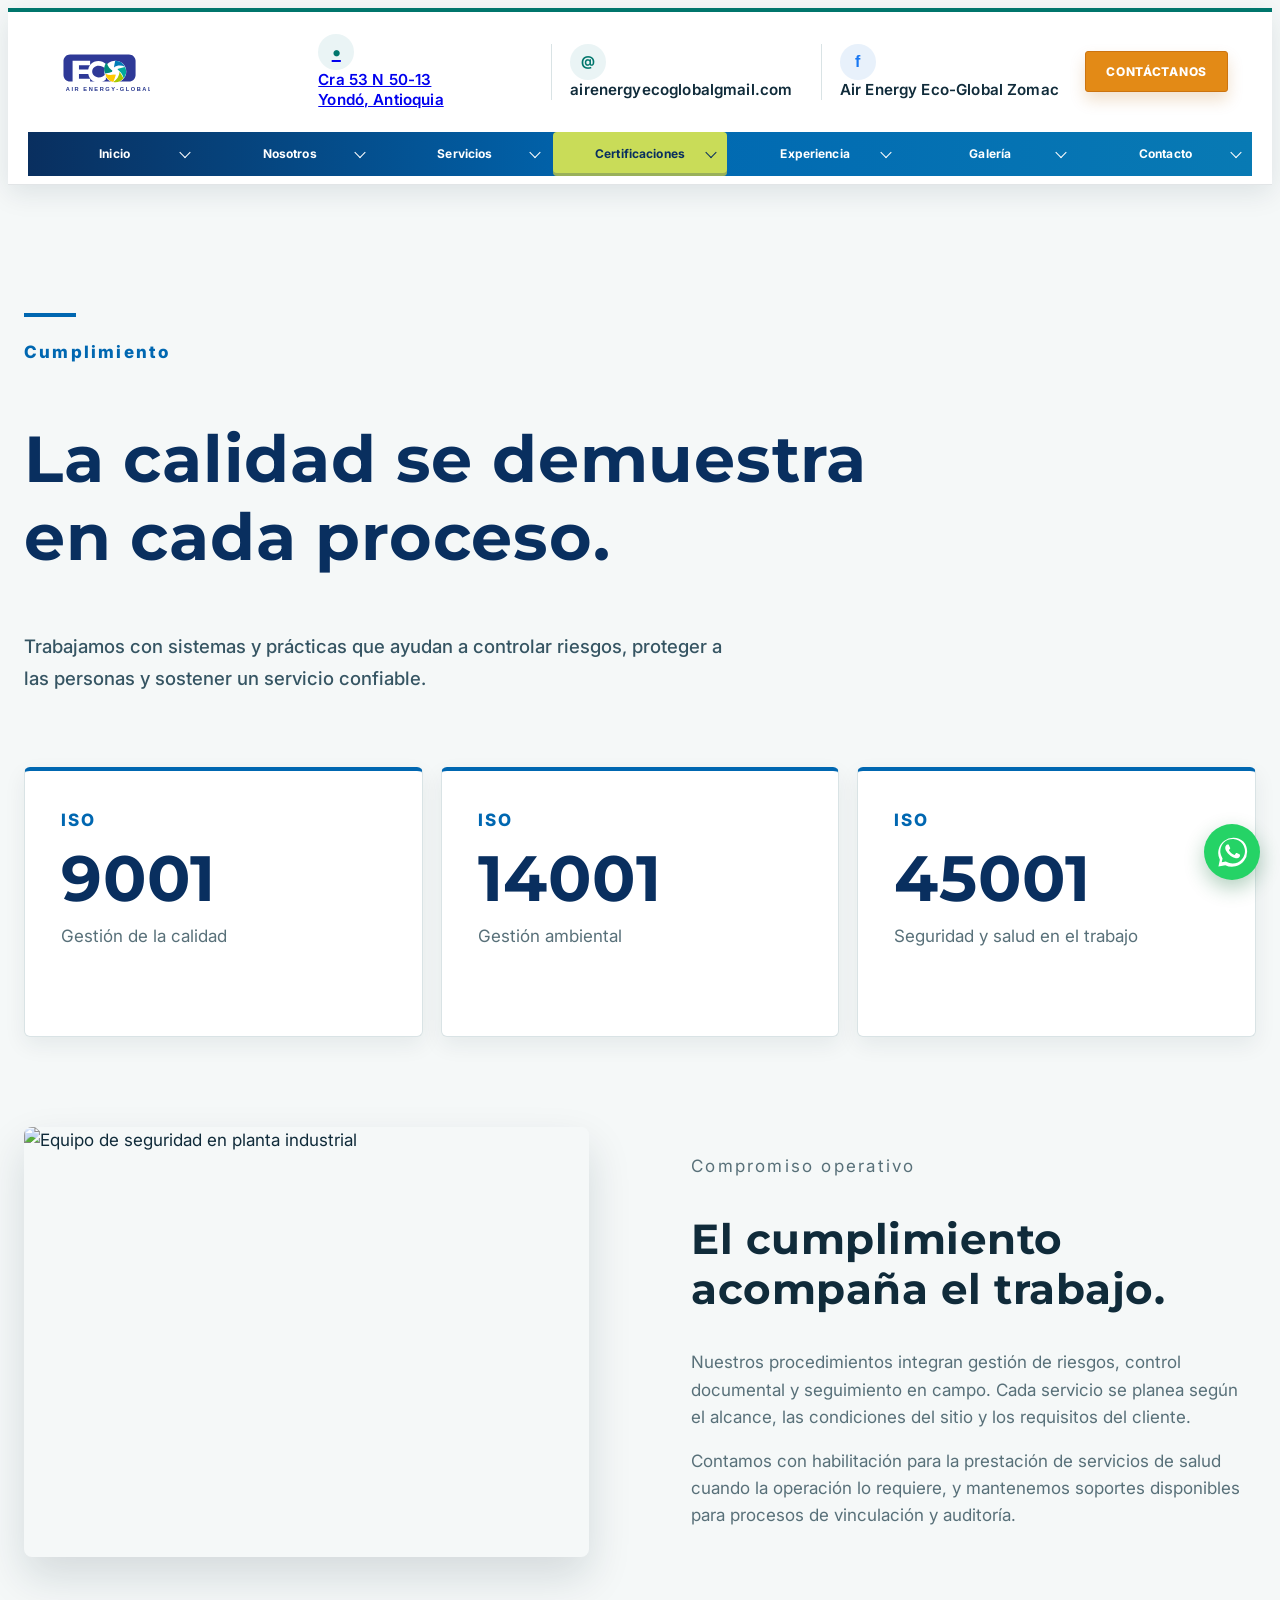
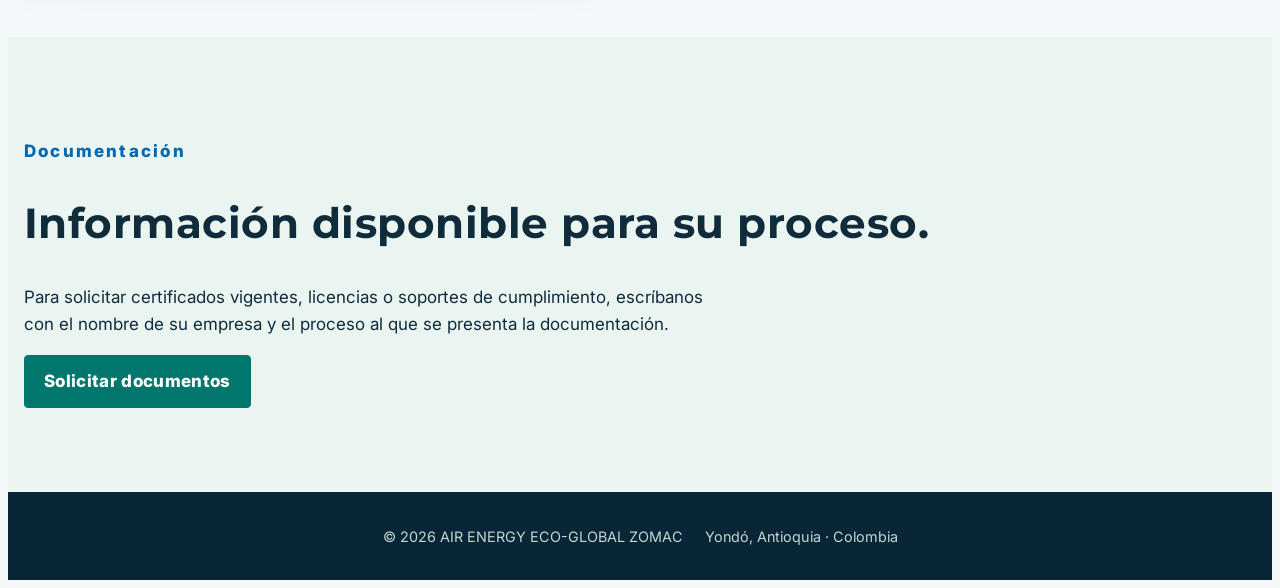
==== commit 2d3f7793: "Corregir estructura y alineacion del header en certificaciones.html" ====
--- a/pages/certificaciones.html
+++ b/pages/certificaciones.html
@@ -14,23 +14,107 @@
     <link rel="stylesheet" href="../css/site.css" />
     <link rel="stylesheet" href="../css/logo.css" />
     <link rel="stylesheet" href="../css/design.css" />
+    <style>
+        /* Estructura general del Header estable */
+        header.site-header {
+            display: flex !important;
+            flex-direction: column !important;
+            width: 100% !important;
+            max-width: 100% !important;
+            box-sizing: border-box !important;
+            background: #ffffff !important;
+        }
+
+        /* Fila Superior: Logo, Contactos y Botón alineados correctamente */
+        .header-top-row {
+            display: flex !important;
+            justify-content: space-between !important;
+            align-items: center !important;
+            padding: 14px 24px !important;
+            width: 100% !important;
+            box-sizing: border-box !important;
+            gap: 20px !important;
+        }
+        
+        /* Logotipo con proporción adecuada */
+        .header-top-row .brand {
+            display: flex !important;
+            align-items: center !important;
+            flex-shrink: 0 !important;
+        }
+        .header-top-row .brand .brand-logo-frame {
+            display: flex !important;
+            align-items: center !important;
+        }
+        .header-top-row .brand .brand-logo {
+            height: 48px !important;
+            width: auto !important;
+            max-width: none !important;
+            object-fit: contain !important;
+        }
+
+        /* Datos de contacto distribuidos */
+        .header-top-row .header-contact {
+            display: flex !important;
+            justify-content: space-around !important;
+            align-items: center !important;
+            flex-grow: 1 !important;
+            font-size: 0.95rem !important;
+            gap: 15px !important;
+        }
+        .header-top-row .header-contact a,
+        .header-top-row .header-contact span {
+            font-size: 0.95rem !important;
+            line-height: 1.3 !important;
+            display: inline-block !important;
+            vertical-align: middle !important;
+        }
+
+        /* Botón Contáctanos */
+        .header-top-row .header-contact-button {
+            flex-shrink: 0 !important;
+            white-space: nowrap !important;
+            padding: 10px 20px !important;
+        }
+
+        /* Fila Inferior: Menú de navegación azul a 100% de ancho */
+        header.site-header > nav#primary-nav {
+            width: 100% !important;
+            box-sizing: border-box !important;
+            margin: 0 !important;
+        }
+        header.site-header > nav#primary-nav ul {
+            display: flex !important;
+            justify-content: space-around !important;
+            list-style: none !important;
+            margin: 0 !important;
+            padding: 0 !important;
+            width: 100% !important;
+            box-sizing: border-box !important;
+        }
+    </style>
   </head>
   <body>
     <header class="site-header">
-      <a class="brand" href="../index.html" aria-label="ECO Air Energy Global, ir al inicio">
-        <span class="brand-logo-frame">
-          <img class="brand-logo brand-logo-dark" src="../assets/images/eco-air-energy-logo-transparent.svg" alt="ECO Air Energy Global" />
-        </span>
-      </a>
-      <div class="header-contact" aria-label="Datos de contacto">
-        <a class="header-address" href="https://www.google.com/maps/search/?api=1&amp;query=Cra+53+N+50-13%2C+Yond%C3%B3%2C+Antioquia%2C+Colombia" target="_blank" rel="noopener noreferrer">Cra 53 N 50-13<br>Yondó, Antioquia</a>
-        <span class="header-email">airenergyecoglobalgmail.com</span>
-        <a class="header-facebook" href="https://www.facebook.com/search/top/?q=AIR%20ENERGY%20ECO-GLOBAL%20ZOMAC" target="_blank" rel="noopener noreferrer">Air Energy Eco-Global Zomac</a>
+      <!-- Fila Superior agrupada en .header-top-row -->
+      <div class="header-top-row">
+        <a class="brand" href="../index.html" aria-label="ECO Air Energy Global, ir al inicio">
+          <span class="brand-logo-frame">
+            <img class="brand-logo brand-logo-dark" src="../assets/images/eco-air-energy-logo-transparent.svg" alt="ECO Air Energy Global" />
+          </span>
+        </a>
+        <div class="header-contact" aria-label="Datos de contacto">
+          <a class="header-address" href="https://www.google.com/maps/search/?api=1&amp;query=Cra+53+N+50-13%2C+Yond%C3%B3%2C+Antioquia%2C+Colombia" target="_blank" rel="noopener noreferrer">Cra 53 N 50-13<br>Yondó, Antioquia</a>
+          <span class="header-email">airenergyecoglobalgmail.com</span>
+          <a class="header-facebook" href="https://www.facebook.com/search/top/?q=AIR%20ENERGY%20ECO-GLOBAL%20ZOMAC" target="_blank" rel="noopener noreferrer">Air Energy Eco-Global Zomac</a>
+        </div>
+        <a class="header-contact-button" href="contacto.html">Contáctanos</a>
+        <button class="menu-toggle" type="button" aria-expanded="false" aria-controls="primary-nav" aria-label="Abrir menú de navegación" style="display: none;">
+          <span></span><span></span><span></span>
+        </button>
       </div>
-      <a class="header-contact-button" href="contacto.html">Contáctanos</a>
-      <button class="menu-toggle" type="button" aria-expanded="false" aria-controls="primary-nav" aria-label="Abrir menú de navegación">
-        <span></span><span></span><span></span>
-      </button>
+
+      <!-- Fila Inferior: Menú de navegación principal con ancho completo -->
       <nav id="primary-nav">
         <ul>
           <li class="nav-item-has-menu"><a href="../index.html">Inicio</a><ul class="nav-submenu" aria-label="Detalles de Inicio"><li><span>Home</span></li></ul></li>
@@ -38,11 +122,12 @@
           <li class="nav-item-has-menu"><a href="servicios.html">Servicios</a><ul class="nav-submenu" aria-label="Detalles de Servicios"><li><span>Climatización y refrigeración</span></li><li><span>Sistemas eléctricos y energía solar</span></li><li><span>Facilidades y soporte logístico</span></li><li><span>Servicios de salud en campo</span></li><li><span>Señalización vial y gestión ambiental</span></li><li><span>Big data y consultoría estratégica</span></li></ul></li>
           <li class="nav-item-has-menu"><a class="active" aria-current="page" href="certificaciones.html">Certificaciones</a><ul class="nav-submenu" aria-label="Detalles de Certificaciones"><li><span>Certificaciones ISO</span></li></ul></li>
           <li class="nav-item-has-menu"><a href="experiencia.html">Experiencia</a><ul class="nav-submenu" aria-label="Detalles de Experiencia"><li><span>Clientes atendidos</span></li><li><span>Sectores atendidos</span></li></ul></li>
-          <li class="nav-item-has-menu"><a href="galeria.html">Galería</a><ul class="nav-submenu" aria-label="Detalles de Galería"><li><span>Proyectos y actividades en campo</span></li></ul></li>
+          <li class="nav-item-has-menu"><a href="galeria.html">Galería</a><ul class="nav-submenu" aria-label="Detalles de Galer&iacute;a"><li><span>Proyectos y actividades en campo</span></li></ul></li>
           <li class="nav-item-has-menu nav-item-align-end"><a href="contacto.html">Contacto</a><ul class="nav-submenu" aria-label="Detalles de Contacto"><li><span>Formulario</span></li><li><span>Mapa</span></li><li><span>Líneas de atención</span></li></ul></li>
         </ul>
       </nav>
     </header>
+    
     <main>
       <section id="certificaciones" class="page-intro">
         <p class="eyebrow">Cumplimiento</p>
@@ -100,10 +185,12 @@
         <a class="button" href="contacto.html">Solicitar documentos</a>
       </section>
     </main>
+    
     <footer class="site-footer">
       <p>© 2026 AIR ENERGY ECO-GLOBAL ZOMAC</p>
       <a href="contacto.html">Yondó, Antioquia · Colombia</a>
     </footer>
+    
     <script src="../js/ui.js"></script>
   </body>
 </html>
--- a/css/site.css
+++ b/css/site.css
@@ -0,0 +1,26 @@
+@import url('https://fonts.googleapis.com/css2?family=Inter:wght@400;500;600;700&family=Montserrat:wght@600;700;800&display=swap');
+
+:root { --ink:#173238; --muted:#456066; --green:#00766c; --deep:#005248; --lime:#c9dc58; --paper:#f6f7f2; --white:#fff; --line:#d8dfda; --container:1180px; --font-body:'Inter',sans-serif; --font-heading:'Montserrat',sans-serif; }
+* { box-sizing:border-box; }
+section[hidden] { display:none !important; }
+body { color:var(--ink); background:var(--paper); font-family:var(--font-body); font-size:16px; font-weight:400; line-height:1.6; }
+h1,h2,h3 { font-family:var(--font-heading); font-weight:700; letter-spacing:.012em; line-height:1.2; }
+.site-header, body > header { position:sticky; top:0; z-index:10; min-height:86px; padding:14px max(24px,calc((100% - var(--container))/2)); background:rgba(255,255,255,.98); border-bottom:1px solid var(--line); box-shadow:0 4px 16px rgba(23,50,56,.06); }
+body > header .logo { display:flex; align-items:center; flex:0 0 auto; padding:2px 0; text-decoration:none; } body > header .logo img { display:block; width:150px; height:57px; background:#12356e; object-fit:contain; object-position:center; } body > header .logo:focus-visible { outline:3px solid rgba(0,118,108,.35); outline-offset:5px; }
+body > header nav ul { gap:6px; } body > header nav a { min-height:42px; padding:8px 11px; border-bottom:2px solid transparent; border-radius:0; color:var(--ink); font-family:'Open Sans',sans-serif; font-size:.84rem; font-weight:600; letter-spacing:.01em; } body > header nav a:hover, body > header nav a:focus-visible, body > header nav a.active { color:var(--green); background:transparent; border-color:var(--green); outline:none; }
+#inicio { position:relative; display:flex; min-height:calc(100vh - 78px); padding:clamp(76px,10vh,136px) max(24px,calc((100% - var(--container))/2)) 42px; isolation:isolate; flex-direction:column; justify-content:center; color:#eaf3ee; background:linear-gradient(90deg,rgba(5,28,31,.94) 0%,rgba(7,38,40,.82) 43%,rgba(7,38,40,.43) 72%,rgba(7,38,40,.24)),url('https://images.unsplash.com/photo-1496247749665-49cf5b1022e9?auto=format&fit=crop&w=2100&q=90') center/cover; }
+.hero-content { max-width:670px; margin-bottom:clamp(64px,11vh,126px); }.hero-content .eyebrow { margin:0 0 20px; color:var(--lime); font-size:.72rem; font-weight:700; letter-spacing:.16em; text-transform:uppercase; animation:hero-reveal .65s ease-out both; }.hero-content h1 { max-width:650px; margin:0; color:var(--white); font-size:clamp(2.65rem,4.7vw,4.8rem); font-weight:800; line-height:1.14; animation:hero-reveal .75s .08s ease-out both; }.hero-description { max-width:580px; margin:26px 0 34px; color:#e3ece8; font-size:1.05rem; font-weight:400; line-height:1.75; animation:hero-reveal .75s .18s ease-out both; }.hero-cta { min-height:56px; padding:15px 25px; border-radius:6px; font-size:.88rem; letter-spacing:.01em; box-shadow:0 10px 24px rgba(0,0,0,.2); animation:hero-reveal .75s .3s ease-out both; }.hero-cta:hover,.hero-cta:focus-visible { box-shadow:0 14px 30px rgba(0,0,0,.28); }
+.hero-stats { display:grid; grid-template-columns:repeat(4,minmax(0,1fr)); gap:0; width:min(890px,100%); margin:0; padding:0; border-top:1px solid rgba(255,255,255,.28); animation:hero-reveal .8s .42s ease-out both; }.hero-stats div { min-height:78px; padding:17px 24px 0 0; }.hero-stats div+div { padding-left:24px; border-left:1px solid rgba(255,255,255,.22); }.hero-stats dt { color:var(--white); font:700 1.4rem/1 'Poppins',sans-serif; }.hero-stats dd { margin:7px 0 0; color:#d4e0dc; font-size:.76rem; font-weight:600; line-height:1.35; }.scroll-cue { position:absolute; right:max(24px,calc((100% - var(--container))/2)); bottom:42px; display:flex; align-items:center; gap:10px; color:#d7e6e1; font-size:.65rem; font-weight:700; letter-spacing:.1em; text-transform:uppercase; }.scroll-cue span { display:block; width:22px; height:34px; border:1px solid rgba(255,255,255,.7); border-radius:12px; }.scroll-cue span::after { display:block; width:3px; height:7px; margin:6px auto 0; border-radius:2px; background:var(--lime); content:''; animation:scroll-mark 1.7s ease-in-out infinite; }
+.clientes-section { width:min(var(--container),calc(100% - 48px)); margin:0 auto; padding:64px 0 72px; }.clientes-section h2 { display:flex; align-items:center; justify-content:center; gap:16px; margin:0 0 38px; color:var(--ink); font-size:clamp(.9rem,1.5vw,1.05rem); font-weight:700; letter-spacing:.11em; text-align:center; text-transform:uppercase; }.clientes-section h2::before,.clientes-section h2::after { width:min(14vw,140px); height:1px; background:var(--line); content:''; }.clientes-grid { display:grid; grid-template-columns:repeat(4,minmax(0,1fr)); align-items:center; gap:20px; }.cliente-logo { display:grid; min-height:126px; margin:0; padding:18px; place-items:center; border:1px solid var(--line); background:var(--white); }.cliente-logo img { display:block; width:100%; max-width:180px; max-height:82px; object-fit:contain; filter:grayscale(100%); opacity:.7; transition:filter 180ms ease,opacity 180ms ease,transform 180ms ease; }.cliente-logo:hover img { filter:grayscale(0); opacity:1; transform:scale(1.04); }
+.button { display:inline-flex; align-items:center; justify-content:center; gap:16px; min-height:48px; padding:12px 19px; border:1px solid var(--green); border-radius:3px; color:var(--white); background:var(--green); font-weight:700; text-decoration:none; transition:transform .18s ease,background .18s ease; } .button:hover,.button:focus-visible { background:var(--deep); transform:translateY(-2px); } .button-accent { color:var(--ink); background:var(--lime); border-color:var(--lime); } .button-accent:hover,.button-accent:focus-visible { background:#d9e978; border-color:#d9e978; }
+@keyframes hero-reveal { from { opacity:0; transform:translateY(16px); } to { opacity:1; transform:translateY(0); } } @keyframes scroll-mark { 0%,100% { opacity:.35; transform:translateY(0); } 50% { opacity:1; transform:translateY(10px); } }
+@media (prefers-reduced-motion:reduce) { .hero-content .eyebrow,.hero-content h1,.hero-description,.hero-cta,.hero-stats,.scroll-cue span::after { animation:none; } }
+@media (max-width:900px) { body > header { align-items:flex-start; flex-direction:column; gap:8px; } body > header nav ul { justify-content:flex-start; } .hero-stats { width:100%; } .hero-stats div { padding-right:14px; } .hero-stats div+div { padding-left:14px; } .scroll-cue { display:none; } .clientes-grid { grid-template-columns:repeat(2,minmax(0,1fr)); } } @media (max-width:600px) { body > header { position:static; min-height:auto; padding-top:12px; padding-bottom:12px; } body > header .logo img { width:128px; height:49px; } #inicio { min-height:680px; padding-top:72px; padding-bottom:34px; background-position:58% center; } .hero-content { margin-bottom:54px; } .hero-content h1 { font-size:clamp(2.35rem,10vw,3.35rem); } .hero-description { margin-top:20px; font-size:.98rem; } .hero-stats { grid-template-columns:1fr 1fr; } .hero-stats div { min-height:67px; padding:13px 12px 0 0; } .hero-stats div+div { padding-left:12px; } .hero-stats div:nth-child(3) { border-left:0; } .hero-stats div:nth-child(n+3) { border-top:1px solid rgba(255,255,255,.22); } .hero-stats dt { font-size:1.2rem; } body > header nav a { min-height:36px; padding:6px 8px; font-size:.76rem; } .clientes-section { width:calc(100% - 36px); padding:50px 0 56px; } .clientes-section h2 { gap:10px; margin-bottom:26px; font-size:.78rem; letter-spacing:.08em; } .clientes-grid { gap:12px; } .cliente-logo { min-height:105px; padding:14px; } .cliente-logo img { max-height:64px; } }
+
+.site-header { display:flex; align-items:center; justify-content:space-between; gap:26px; }.site-header .brand { display:grid; grid-template-columns:auto auto; gap:0 5px; color:var(--ink); font:700 1.02rem/1 'Poppins',sans-serif; letter-spacing:.03em; text-decoration:none; white-space:nowrap; }.site-header .brand span { color:var(--green); }.site-header .brand small { grid-column:1/-1; margin-top:5px; color:var(--muted); font:600 .5rem/1 'Open Sans',sans-serif; letter-spacing:.14em; }.site-header nav ul { display:flex; flex-wrap:wrap; justify-content:flex-end; gap:2px; margin:0; padding:0; list-style:none; }.site-header nav a { display:inline-flex; align-items:center; min-height:38px; padding:7px 10px; border-bottom:2px solid transparent; color:var(--ink); font-family:'Open Sans',sans-serif; font-size:.78rem; font-weight:700; letter-spacing:.01em; text-decoration:none; }.site-header nav a.active,.site-header nav a:hover,.site-header nav a:focus-visible { color:var(--green); border-color:var(--green); outline:none; }
+.page-intro,.section,.content-split,.principles,.team-note,.services-list,.certification-grid,.metrics,.industries,.gallery-grid,.contact-layout { width:min(var(--container),calc(100% - 48px)); margin:0 auto; }.page-intro { max-width:850px; margin-left:max(24px,calc((100% - var(--container))/2)); padding:104px 0 76px; }.page-intro h1 { font-size:clamp(2.5rem,5vw,4.6rem); }.page-intro p:last-child { max-width:660px; margin:0; color:var(--muted); font-size:1.13rem; font-weight:400; line-height:1.6; }.section,.team-note,.industries { padding:84px 0; }.content-split { display:grid; grid-template-columns:1fr 1fr; gap:clamp(38px,8vw,120px); align-items:center; padding:80px 0; }.content-split p,.value-grid p,.team-note p:not(.eyebrow) { color:var(--muted); font-size:1.0625rem; font-weight:400; line-height:1.6; }.content-split img { width:100%; min-height:405px; object-fit:cover; }.principles { display:grid; grid-template-columns:1fr 1fr; background:var(--deep); }.principles article { padding:clamp(38px,5vw,72px); color:#d5e7df; }.principles article+article { border-left:1px solid rgba(255,255,255,.18); }.principles .eyebrow { margin:0 0 10px; color:var(--lime); }.principles h2 { margin:0 0 18px; color:var(--white); line-height:1.2; }.principles article p:not(.eyebrow) { max-width:36rem; margin:0; color:#e5f0eb; font-size:1.0625rem; font-weight:400; line-height:1.6; }.team-note p:not(.eyebrow) { max-width:680px; }.value-grid { display:grid; grid-template-columns:repeat(4,1fr); gap:18px; margin-top:32px; }.value-grid article { padding:22px 0; border-top:3px solid var(--lime); }
+.services-list { padding-bottom:90px; }.service-row { display:grid; grid-template-columns:minmax(260px,1fr) minmax(350px,.9fr); gap:clamp(36px,8vw,130px); padding:54px 0; border-top:1px solid var(--line); }.service-row:last-child { border-bottom:1px solid var(--line); }.service-number { margin:0 0 10px; color:var(--green); font-size:.75rem; font-weight:700; letter-spacing:.12em; }.service-row>div>p:last-of-type { max-width:460px; margin:0; color:var(--muted); font-size:1rem; line-height:1.75; }.service-image { width:min(100%,330px); margin:28px auto 0; }.service-image img { width:100%; height:285px; border-radius:6px; object-fit:cover; object-position:center; box-shadow:0 12px 24px rgba(23,50,56,.13); filter:contrast(1.04) saturate(1.05); }.service-image figcaption { margin-top:9px; color:var(--muted); font-size:.76rem; text-align:center; }form { position:relative; padding:29px; overflow:hidden; background:var(--white); border:1px solid var(--line); border-radius:6px; box-shadow:0 12px 28px rgba(23,50,56,.06); }form::before { position:absolute; top:0; right:0; left:0; height:3px; background:var(--green); content:''; }form h3 { margin:2px 0 7px; color:var(--ink); font-size:1.05rem; }.form-intro { margin:0; color:var(--muted); font-size:.79rem; line-height:1.5; }label { display:block; margin:16px 0 6px; color:var(--ink); font-size:.78rem; font-weight:700; letter-spacing:.01em; }label:has(+ :required)::after { margin-left:3px; color:#b33e2e; content:'*'; }.optional { color:var(--muted); font-size:.72rem; font-weight:400; }input,textarea,select { width:100%; padding:12px 13px; border:1px solid #c5d0cb; border-radius:4px; color:var(--ink); background:#fbfcfa; font:400 .9rem/1.45 'Open Sans',sans-serif; transition:border-color .18s ease,box-shadow .18s ease,background .18s ease; }input::placeholder,textarea::placeholder { color:#82938d; }textarea { min-height:104px; resize:vertical; }input:hover,textarea:hover,select:hover { border-color:#9bafa7; }input:focus,textarea:focus,select:focus { border-color:var(--green); outline:0; background:var(--white); box-shadow:0 0 0 3px rgba(0,118,108,.13); }.form-privacy { margin:16px 0 0; color:var(--muted); font-size:.73rem; line-height:1.5; }form button { width:100%; min-height:52px; margin-top:18px; border:1px solid var(--deep); border-radius:4px; background:var(--deep); color:var(--white); box-shadow:0 8px 16px rgba(0,82,72,.19); font-size:.86rem; font-weight:700; letter-spacing:.01em; }form button:hover,form button:focus-visible { border-color:var(--green); background:var(--green); box-shadow:0 10px 20px rgba(0,118,108,.25); }
+.certification-grid { display:grid; grid-template-columns:repeat(3,1fr); margin-bottom:10px; }.certification-grid article { min-height:250px; padding:40px; background:var(--white); border:1px solid var(--line); }.certification-grid span { color:var(--green); font-weight:800; letter-spacing:.12em; }.certification-grid h2 { margin:6px 0; font-size:4rem; }.certification-grid p { margin:0; color:var(--muted); }.band { width:100%; padding:84px max(24px,calc((100% - var(--container))/2)); background:#dfece5; }.band p:not(.eyebrow) { max-width:700px; }
+.metrics { display:grid; grid-template-columns:repeat(3,1fr); border-top:1px solid var(--line); border-bottom:1px solid var(--line); }.metrics article { display:flex; gap:18px; align-items:center; padding:35px; }.metrics article+article { border-left:1px solid var(--line); }.metrics strong { color:var(--green); font:800 clamp(2.6rem,5vw,4.3rem)/1 'Manrope',sans-serif; }.metrics span { color:var(--muted); font-size:.88rem; }.project-grid { display:grid; grid-template-columns:repeat(3,1fr); gap:20px; margin-top:32px; }.project-grid article,.gallery-grid figure { background:var(--white); }.project-grid img { width:100%; height:260px; object-fit:cover; }.project-grid div { padding:21px; }.project-grid p { margin:0 0 7px; color:var(--green); font-size:.73rem; font-weight:700; text-transform:uppercase; }.project-grid h3 { min-height:48px; }.project-grid span { color:var(--muted); font-size:.86rem; }.industries ul { display:grid; grid-template-columns:repeat(2,1fr); gap:12px 42px; max-width:740px; padding:0; list-style:none; }.industries li { padding:12px 0; border-bottom:1px solid var(--line); font-weight:700; }
+.gallery-grid { display:grid; grid-template-columns:repeat(2,1fr); gap:18px; padding-bottom:90px; }.gallery-grid figure { margin:0; }.gallery-grid figure.wide { grid-column:1/-1; }.gallery-grid img { width:100%; height:310px; object-fit:cover; }.gallery-grid .wide img { height:460px; }.gallery-grid figcaption { padding:14px 16px; color:var(--muted); font-size:.88rem; }.contact-layout { display:grid; grid-template-columns:1.25fr .75fr; gap:clamp(40px,8vw,120px); padding-bottom:86px; }.contact-form { padding:32px; }.form-grid { display:grid; grid-template-columns:1fr 1fr; gap:0 18px; }.contact-details { padding-top:12px; }.contact-details dl { margin:28px 0; }.contact-details dt { margin-top:17px; color:var(--muted); font-size:.74rem; font-weight:700; text-transform:uppercase; }.contact-details dd { margin:4px 0; font-weight:600; }.contact-details dd a { color:var(--green); text-decoration:none; }.social-links { display:flex; gap:8px; }.social-links a { display:grid; width:33px; height:33px; place-items:center; background:var(--ink); color:var(--white); font-size:.75rem; font-weight:700; text-decoration:none; }.map-placeholder { display:grid; min-height:300px; place-content:center; color:var(--white); background:linear-gradient(rgba(0,82,72,.86),rgba(0,82,72,.86)),url('https://images.unsplash.com/photo-1531058020387-3be344556be6?auto=format&fit=crop&w=1600&q=80') center/cover; text-align:center; }.map-placeholder span { font:700 2rem 'Manrope',sans-serif; }.map-placeholder p { margin:2px 0 0; }.site-footer { display:flex; justify-content:space-between; gap:22px; padding:21px max(24px,calc((100% - var(--container))/2)); background:#11282c; color:#c4d6d1; font-size:.82rem; }.site-footer p { margin:0; }.site-footer a { color:inherit; text-decoration:none; }
+@media (max-width:960px) { .site-header { align-items:flex-start; flex-direction:column; gap:8px; }.site-header nav ul { justify-content:flex-start; }.value-grid { grid-template-columns:repeat(2,1fr); }.project-grid { grid-template-columns:1fr 1fr; }.project-grid article:last-child { grid-column:1/-1; } } @media (max-width:680px) { .site-header { position:static; }.site-header nav a { padding:5px 7px; font-size:.72rem; }.page-intro,.section,.content-split,.principles,.team-note,.services-list,.certification-grid,.metrics,.industries,.gallery-grid,.contact-layout { width:calc(100% - 36px); }.page-intro { margin-left:18px; padding:72px 0 52px; }.content-split,.service-row,.contact-layout { grid-template-columns:1fr; padding-top:52px; padding-bottom:52px; }.content-split img { min-height:280px; }.principles,.certification-grid,.metrics,.project-grid,.gallery-grid,.form-grid { grid-template-columns:1fr; }.principles article+article,.metrics article+article { border-top:1px solid var(--line); border-left:0; }.value-grid,.industries ul { grid-template-columns:1fr; }.gallery-grid figure.wide { grid-column:auto; }.gallery-grid img,.gallery-grid .wide img { height:280px; }.site-footer { flex-direction:column; }.contact-form { padding:23px; } }
--- a/css/logo.css
+++ b/css/logo.css
@@ -0,0 +1,99 @@
+/* --- Corrección definitiva de una sola línea para el Header --- */
+
+header.site-header {
+    display: flex !important;
+    align-items: center !important;
+    justify-content: space-between !important;
+    flex-wrap: nowrap !important;
+    gap: 8px !important;
+    padding: 8px 20px !important;
+    width: 100% !important;
+    max-width: 100% !important;
+    box-sizing: border-box !important;
+}
+
+/* Logotipo */
+.site-header .brand {
+    position: relative !important;
+    z-index: 2 !important;
+    display: flex !important;
+    align-items: center !important;
+    flex: 0 0 auto !important;
+    width: 190px !important;
+    height: 50px !important;
+    overflow: visible !important;
+    text-decoration: none !important;
+}
+
+.site-header .brand-logo-frame {
+    position: relative !important;
+    display: block !important;
+    width: 100% !important;
+    height: 100% !important;
+    overflow: visible !important;
+}
+
+.site-header .brand-logo {
+    position: absolute !important;
+    top: 50% !important;
+    left: 0 !important;
+    width: 100% !important;
+    height: auto !important;
+    max-height: 100% !important;
+    object-fit: contain !important;
+    transform: translateY(-50%) !important;
+    display: block !important;
+}
+
+/* Datos de contacto centrales */
+header .header-contact {
+    display: flex !important;
+    align-items: center !important;
+    justify-content: space-around !important;
+    gap: 10px !important;
+    flex-grow: 1 !important;
+    font-size: 0.75rem !important;
+    margin: 0 10px !important;
+}
+
+header .header-contact a, 
+header .header-contact span {
+    font-size: 0.75rem !important;
+    white-space: nowrap !important;
+}
+
+/* Botón de contáctanos */
+.site-header .header-contact-button {
+    flex: 0 0 auto !important;
+    white-space: nowrap !important;
+    padding: 6px 12px !important;
+    font-size: 0.75rem !important;
+}
+
+/* Menú de navegación forzado a la misma línea */
+.site-header nav {
+    flex: 0 0 auto !important;
+    display: flex !important;
+    align-items: center !important;
+}
+
+.site-header nav ul {
+    display: flex !important;
+    align-items: center !important;
+    flex-wrap: nowrap !important;
+    gap: 2px !important;
+    list-style: none !important;
+    margin: 0 !important;
+    padding: 0 !important;
+}
+
+.site-header nav ul li {
+    display: inline-flex !important;
+    position: relative !important;
+}
+
+.site-header nav ul li a {
+    font-size: 0.75rem !important;
+    padding: 4px 6px !important;
+    white-space: nowrap !important;
+}
--- a/css/design.css
+++ b/css/design.css
@@ -0,0 +1,822 @@
+
+:root {
+    --navy: #092f5f;
+    --blue: #0067b1;
+    --teal: #00766c;
+    --teal-dark: #005248;
+    --lime: #c9dc58;
+    --ink: #102b3a;
+    --muted: #587079;
+    --paper: #f5f8f8;
+    --surface: #fff;
+    --line: #d9e3e5;
+    --shadow-sm: 0 8px 22px rgba(13, 44, 59, .07);
+    --shadow-lg: 0 20px 44px rgba(13, 44, 59, .14);
+    --font-body: 'Inter', sans-serif;
+    --font-heading: 'Montserrat', sans-serif;
+}
+
+html { scroll-behavior: smooth; scroll-padding-top: 96px; }
+body { min-width: 0; overflow-x: clip; color: var(--ink); background: var(--paper); }
+img { max-width: 100%; height: auto; }
+main, section, article, figure, form, .content-split > *, .service-row > *, .contact-layout > * { min-width: 0; }
+body::selection { color: #fff; background: var(--blue); }
+
+/* Unified type scale: headings provide the visual structure, body copy stays readable at every size. */
+body, button, input, select, textarea { font-family: var(--font-body); }
+h1, h2, h3 {
+    font-family: var(--font-heading) !important;
+    font-weight: 700;
+    letter-spacing: .012em;
+    line-height: 1.2 !important;
+    overflow-wrap: anywhere;
+}
+h1 { font-size: clamp(2.25rem, 4.7vw, 4.75rem); }
+h2 { font-size: clamp(1.8rem, 3.25vw, 3.3rem); }
+h3 { font-size: clamp(1.05rem, 1.55vw, 1.35rem); }
+p, li, dd { font-family: var(--font-body) !important; line-height: 1.6; }
+button, input, select, textarea { font-weight: 500; line-height: 1.5; }
+.site-header nav a, .header-contact, .header-contact-button, .site-footer, .button, .hero-cta {
+    font-family: var(--font-body) !important;
+}
+.eyebrow, .service-number, .form-kicker, .corporate-kicker, .project-objective-kicker {
+    letter-spacing: .11em;
+}
+@media (max-width: 680px) {
+    h1 { font-size: clamp(2.15rem, 10vw, 3.25rem); }
+    h2 { font-size: clamp(1.65rem, 7vw, 2.35rem); }
+    h3 { font-size: 1.05rem; }
+    p, li, dd { overflow-wrap: break-word; }
+}
+
+.site-header, body > header {
+    position: sticky;
+    display: grid;
+    grid-template-columns: auto minmax(0, 1fr) auto;
+    align-items: center;
+    min-height: 76px;
+    padding: 8px max(24px, calc((100% - var(--container)) / 2));
+    gap: 20px;
+    background: #fff;
+    border-top: 4px solid var(--teal);
+    border-bottom-color: rgba(16,43,58,.12);
+    box-shadow: 0 8px 26px rgba(13,44,59,.1);
+    backdrop-filter: blur(14px);
+    overflow: visible;
+}
+
+.header-contact { display: grid; grid-template-columns: max-content max-content max-content; align-items: center; justify-content: space-between; gap: 18px; width: 100%; color: var(--ink); font-family: var(--font-body); font-size: .8rem; font-weight: 600; letter-spacing: .01em; line-height: 1.45; }
+.header-contact span, .header-contact a { display: flex; align-items: center; min-height: 48px; }
+.header-address::before, .header-email::before, .header-facebook::before { display: grid; width: 36px; height: 36px; margin-right: 10px; border-radius: 50%; background: #eaf4f5; color: var(--teal); font-size: .86rem; font-weight: 700; line-height: 1; place-items: center; transition: background-color 180ms ease, color 180ms ease, box-shadow 180ms ease, transform 180ms ease; }
+.header-address::before { content: '•'; font-size: 1.25rem; }
+.header-email, .header-facebook { padding-left: 18px; border-left: 1px solid var(--line); }
+.header-email { max-width: 180px; overflow-wrap: anywhere; }
+.header-email::before { content: '@'; }
+.header-facebook { min-width: 0; max-width: 170px; color: var(--ink); line-height: 1.35; text-decoration: none; transform: translateX(-18px); }
+.header-facebook::before { aspect-ratio: 1; content: 'f'; background: #e8f1fb; color: #1877f2; font-family: Arial, sans-serif; font-size: 1rem; font-stretch: normal; font-style: normal; font-weight: 700; line-height: 1; transform: none; }
+.header-address:hover::before, .header-email:hover::before, .header-facebook:hover::before, .header-facebook:focus-visible::before { color: #fff; background: var(--blue); box-shadow: 0 7px 14px rgba(0,103,177,.22); transform: scale(1.1); }
+.header-facebook:hover, .header-facebook:focus-visible { color: #1877f2; outline: none; }
+.header-contact-button { min-width: 142px; padding: 13px 18px; border: 1px solid #cc7410; border-radius: 3px; background: #e38a16; box-shadow: 0 8px 16px rgba(178,98,8,.2); color: #fff; font-size: .74rem; font-weight: 800; letter-spacing: .06em; text-align: center; text-decoration: none; text-transform: uppercase; transition: background 180ms ease, box-shadow 180ms ease, transform 180ms ease; }
+.header-contact-button:hover, .header-contact-button:focus-visible { background: #bd6e0e; box-shadow: 0 11px 20px rgba(178,98,8,.28); outline: none; transform: translateY(-2px); }
+.menu-toggle {
+    display: none;
+    cursor: pointer;
+    place-content: center;
+    gap: 5px;
+}
+.menu-toggle span { display: block; width: 20px; height: 2px; background: var(--navy); transition: transform 180ms ease, opacity 180ms ease; }
+.menu-toggle[aria-expanded="true"] span:nth-child(1) { transform: translateY(7px) rotate(45deg); }
+.menu-toggle[aria-expanded="true"] span:nth-child(2) { opacity: 0; }
+.menu-toggle[aria-expanded="true"] span:nth-child(3) { transform: translateY(-7px) rotate(-45deg); }
+.site-header nav, body > header nav { grid-column: 1 / -1; grid-row: 2; justify-self: center; width: 100vw; max-width: none; background: linear-gradient(90deg, var(--navy), var(--blue) 48%, #087ab4); }
+.site-header nav ul, body > header nav ul { display: flex; justify-content: space-between; gap: 0; width: 100%; margin: 0; padding: 0; list-style: none; }
+.site-header nav li, body > header nav li { position: relative; }
+.site-header nav > ul > li, body > header nav > ul > li { flex: 1 1 0; }
+.site-header nav a, body > header nav a {
+    position: relative;
+    display: inline-flex;
+    align-items: center;
+    justify-content: center;
+    width: 100%;
+    min-height: 44px;
+    padding: 9px 16px;
+    border: 0;
+    border-radius: 4px;
+    color: #fff;
+    font-size: .78rem;
+    font-weight: 700;
+    transition: color 180ms ease, background-color 180ms ease, transform 180ms ease;
+}
+.site-header nav li.nav-item-has-menu > a, body > header nav li.nav-item-has-menu > a { padding-right: 28px; }
+.site-header nav li.nav-item-has-menu > a::before, body > header nav li.nav-item-has-menu > a::before {
+    position: absolute;
+    top: 50%;
+    right: 12px;
+    width: 7px;
+    height: 7px;
+    border-right: 1.6px solid currentColor;
+    border-bottom: 1.6px solid currentColor;
+    content: '';
+    transform: translateY(-68%) rotate(45deg);
+    transition: transform 180ms ease;
+}
+.site-header nav a:hover, .site-header nav a:focus-visible,
+body > header nav a:hover, body > header nav a:focus-visible { color: #fff; background: rgba(255,255,255,.16); border-color: transparent; box-shadow: inset 0 -3px 0 var(--lime); outline: none; transform: translateY(-1px); }
+.site-header nav a.active, body > header nav a.active { color: #092f5f; background: var(--lime); border-color: transparent; box-shadow: inset 0 -3px 0 rgba(9,47,95,.25); }
+.site-header nav li.nav-item-has-menu:hover > a::before, .site-header nav li.nav-item-has-menu:focus-within > a::before,
+body > header nav li.nav-item-has-menu:hover > a::before, body > header nav li.nav-item-has-menu:focus-within > a::before,
+.site-header nav li.nav-item-has-menu.is-submenu-open > a::before, body > header nav li.nav-item-has-menu.is-submenu-open > a::before { transform: translateY(-30%) rotate(-135deg); }
+.nav-submenu {
+    position: absolute;
+    z-index: 30;
+    top: 100%;
+    left: 0;
+    min-width: 270px;
+    padding: 14px 0;
+    background: linear-gradient(180deg, #0b76a0, #0a6287);
+    box-shadow: 0 16px 34px rgba(8, 32, 54, .24);
+    opacity: 0;
+    pointer-events: none;
+    transform: translateY(-8px) scaleY(.96);
+    transform-origin: top;
+    transition: opacity 180ms ease, transform 240ms ease, visibility 240ms ease;
+    visibility: hidden;
+}
+.nav-item-align-end .nav-submenu {
+    right: 0;
+    left: auto;
+    width: min(270px, calc(100vw - 48px));
+    min-width: 0;
+    transform-origin: top right;
+}
+.nav-submenu li { position: static; }
+.nav-submenu span {
+    display: block;
+    padding: 9px 16px;
+    color: #fff;
+    font-size: .86rem;
+    font-weight: 600;
+    line-height: 1.35;
+    white-space: nowrap;
+}
+.nav-submenu a {
+    display: block !important;
+    min-height: 0 !important;
+    padding: 9px 16px !important;
+    border-radius: 0 !important;
+    color: #fff !important;
+    font-size: .86rem !important;
+    font-weight: 600 !important;
+    line-height: 1.35;
+    text-decoration: none;
+    white-space: nowrap;
+    cursor: pointer;
+    transition: background-color 150ms ease, color 150ms ease, padding-left 150ms ease;
+}
+.nav-submenu a::before, .nav-submenu a::after { display: none !important; }
+.nav-submenu a:hover, .nav-submenu a:focus-visible { padding-left: 22px !important; background: #075a7e !important; box-shadow: inset 4px 0 0 #c9dc58; color: #fff !important; outline: none; }
+.site-header nav li.nav-item-has-menu:hover > .nav-submenu, .site-header nav li.nav-item-has-menu:focus-within > .nav-submenu,
+body > header nav li.nav-item-has-menu:hover > .nav-submenu, body > header nav li.nav-item-has-menu:focus-within > .nav-submenu,
+.site-header nav li.nav-item-has-menu.is-submenu-open > .nav-submenu, body > header nav li.nav-item-has-menu.is-submenu-open > .nav-submenu { opacity: 1; pointer-events: auto; transform: translateY(0) scaleY(1); visibility: visible; }
+
+#inicio {
+    min-height: min(760px, calc(100vh - 82px));
+    background-image: linear-gradient(104deg, rgba(5,31,51,.96) 0%, rgba(5,46,70,.88) 42%, rgba(4,86,101,.53) 72%, rgba(4,86,101,.28)), url('https://images.unsplash.com/photo-1496247749665-49cf5b1022e9?auto=format&fit=crop&w=2200&q=90');
+}
+#inicio::before { position: absolute; inset: 0; z-index: -1; background-image: linear-gradient(rgba(255,255,255,.035) 1px,transparent 1px),linear-gradient(90deg,rgba(255,255,255,.035) 1px,transparent 1px); background-size: 46px 46px; content: ''; mask-image: linear-gradient(90deg,#000,transparent 76%); }
+.hero-content { max-width: 740px; }
+.hero-content .eyebrow, .eyebrow { color: var(--blue); font-weight: 800; letter-spacing: .13em; }
+.hero-content .eyebrow { color: var(--lime); }
+.hero-content h1 { max-width: 700px; margin: 0 0 28px; font-size: clamp(2.55rem, 4.25vw, 4.25rem); line-height: 1.1; }
+.hero-description { max-width: 650px; margin: 0; color: #f4f8f6; font-size: 1.2rem; font-weight: 600; line-height: 1.55; }
+.hero-actions { display: flex; flex-wrap: wrap; gap: 14px; margin-top: 38px; }
+.hero-cta { display: inline-flex; min-height: 56px; padding: 0 26px; align-items: center; justify-content: center; text-align: center; text-decoration: none; }
+.hero-cta-primary { background: #c9dc58; color: #082d5d; }
+.hero-cta-primary:hover, .hero-cta-primary:focus-visible { background: #ddec83; color: #082d5d; transform: translateY(-3px); }
+.hero-cta-secondary { border: 1px solid rgba(255,255,255,.75); background: rgba(255,255,255,.08); color: #fff; }
+.hero-cta-secondary:hover, .hero-cta-secondary:focus-visible { border-color: #fff; background: #fff; color: #082d5d; transform: translateY(-3px); }
+.button, .hero-cta { border-radius: 4px; font-weight: 800; letter-spacing: .02em; transition: transform 180ms ease,box-shadow 180ms ease,background 180ms ease; }
+.button { background: var(--teal); border-color: var(--teal); }
+.button:hover, .button:focus-visible { background: var(--teal-dark); box-shadow: 0 14px 30px rgba(0,82,72,.24); transform: translateY(-3px); }
+.button-accent { background: var(--lime); border-color: var(--lime); }
+.button-accent:hover, .button-accent:focus-visible { background: #d9ec79; border-color: #d9ec79; }
+.hero-stats { width: min(930px,100%); border-top-color: rgba(201,220,88,.45); }
+.hero-stats div { padding-top: 20px; }
+.hero-stats dt { color: var(--lime); font-size: 1.55rem; }
+
+.clientes-section { padding-top: 82px; }
+.cliente-logo { min-height: 132px; border: 1px solid var(--line); box-shadow: var(--shadow-sm); transition: transform 220ms ease,box-shadow 220ms ease,border-color 220ms ease; }
+.cliente-logo:hover { border-color: rgba(0,103,177,.32); box-shadow: var(--shadow-lg); transform: translateY(-5px); }
+
+.page-intro { max-width: 900px; padding-top: clamp(82px,10vw,132px); padding-bottom: 72px; }
+.page-intro::before, .services-intro::before { width: 52px; height: 4px; margin-bottom: 22px; background: var(--blue); }
+.page-intro::before { display: block; content: ''; }
+.page-intro h1 { max-width: 860px; color: var(--navy); font-size: clamp(2.55rem,5.1vw,4.8rem); line-height: 1.1; }
+.page-intro p:last-child { max-width: 700px; color: var(--muted); font-size: 1.08rem; }
+.content-split { gap: clamp(44px,8vw,124px); }
+.content-split img { min-height: 430px; border-radius: 8px; box-shadow: var(--shadow-lg); }
+.principles { overflow: hidden; border-radius: 8px; background: linear-gradient(135deg,var(--navy),var(--teal-dark)); box-shadow: var(--shadow-lg); }
+.principles article { padding: clamp(42px,5vw,76px); }
+
+.value-grid article, .certification-grid article { border: 1px solid var(--line); border-top: 4px solid var(--blue); border-radius: 6px; background: var(--surface); box-shadow: var(--shadow-sm); transition: transform 220ms ease,box-shadow 220ms ease; }
+.value-grid article { padding: 26px 22px; }
+.value-grid article:hover, .certification-grid article:hover { box-shadow: var(--shadow-lg); transform: translateY(-6px); }
+
+.services-intro { border-bottom-color: var(--line); }
+.service-row { margin-bottom: 18px; padding: 40px; border: 1px solid var(--line); border-radius: 8px; background: var(--surface); box-shadow: var(--shadow-sm); transition: transform 220ms ease,box-shadow 220ms ease; }
+.service-row:last-child { border-bottom: 1px solid var(--line); }
+.service-row:hover { box-shadow: var(--shadow-lg); transform: translateY(-5px); }
+.service-number, .certification-grid span, .project-grid p { color: var(--blue); }
+.service-image { margin: 0 auto; }
+.service-image img { border-radius: 6px; box-shadow: none; transition: transform 300ms ease; }
+.service-row:hover .service-image img { transform: scale(1.025); }
+
+.certification-grid { gap: 18px; }
+.certification-grid article { min-height: 270px; padding: 36px; }
+.certification-grid h2 { color: var(--navy); }
+.band { background: #eaf5f2; }
+.metrics { overflow: hidden; border: 1px solid var(--line); border-radius: 8px; background: var(--surface); box-shadow: var(--shadow-sm); }
+.metrics article { padding: 38px; transition: background 180ms ease; }
+.metrics article:hover { background: #eff8fb; }
+.metrics strong { color: var(--blue); }
+
+.project-grid article, .gallery-grid figure, .team-gallery-grid figure, .gallery-team-grid figure { overflow: hidden; border: 1px solid var(--line); border-radius: 8px; box-shadow: var(--shadow-sm); transition: transform 220ms ease,box-shadow 220ms ease; }
+.project-grid article:hover, .gallery-grid figure:hover, .team-gallery-grid figure:hover, .gallery-team-grid figure:hover { box-shadow: var(--shadow-lg); transform: translateY(-5px); }
+.project-grid img, .gallery-grid img, .team-gallery-grid img, .gallery-team-grid img { transition: transform 360ms ease,filter 360ms ease; }
+.project-grid article:hover img, .gallery-grid figure:hover img, .team-gallery-grid figure:hover img, .gallery-team-grid figure:hover img { filter: saturate(1.08) contrast(1.03); transform: scale(1.045); }
+.project-grid div, .gallery-grid figcaption, .team-gallery-grid figcaption, .gallery-team-grid figcaption { padding: 18px 19px 20px; }
+.industries li { position: relative; padding-left: 22px; border-bottom-color: var(--line); }
+.industries li::before { position: absolute; top: 21px; left: 0; width: 7px; height: 7px; border-radius: 50%; background: var(--lime); content: ''; }
+
+.industries { padding-top: 32px; }
+.industries > h2 { max-width: 680px; margin-bottom: 12px; color: var(--navy); }
+.industries-intro { max-width: 630px; margin: 0 0 34px; color: var(--muted); font-size: 1.02rem; line-height: 1.65; }
+.sector-grid { display: grid; grid-template-columns: repeat(2, minmax(0, 1fr)); gap: 20px; }
+.sector-card { display: grid; grid-template-columns: 58px minmax(0, 1fr); gap: 20px; min-height: 202px; padding: 27px; border: 1px solid #d7e4ec; border-top: 4px solid #005082; border-radius: 12px; background: #f8fafc; box-shadow: 0 9px 24px rgba(0, 80, 130, .08); transition: border-color 200ms ease, box-shadow 200ms ease, transform 200ms ease; }
+.sector-card:hover { border-color: #005082; box-shadow: 0 17px 32px rgba(0, 80, 130, .16); transform: translateY(-5px); }
+.sector-icon { display: grid; width: 58px; height: 58px; place-items: center; border-radius: 10px; background: #e6f1f7; color: #005082; }
+.sector-icon svg { width: 30px; height: 30px; }
+.sector-card h3 { margin: 2px 0 10px; color: #005082; font-size: 1.12rem; line-height: 1.35; }
+.sector-card p { margin: 0; color: #3e5765; font-size: .94rem; line-height: 1.65; }
+
+.partners-carousel-section { width: min(var(--container), calc(100% - 48px)); margin: 96px auto 112px; }
+.partners-carousel-heading { max-width: 780px; margin: 0 0 36px; padding-left: 24px; border-left: 4px solid var(--lime); }
+.partners-carousel-heading .eyebrow { margin: 0 0 10px; }
+.partners-carousel-heading h2 { margin: 0; color: var(--navy); font: 800 clamp(2.2rem, 4vw, 3.8rem)/1.08 'Manrope', sans-serif; }
+.partners-carousel-heading > p:last-child { max-width: 630px; margin: 18px 0 0; color: var(--muted); font-size: 1rem; line-height: 1.65; }
+.partners-card-carousel { display: grid; grid-auto-columns: calc((100% - 84px) / 4); grid-auto-flow: column; grid-template-columns: none; gap: 28px; padding: 18px 12px 32px; overflow-x: auto; overscroll-behavior-x: contain; perspective: 1200px; scroll-snap-type: x mandatory; scrollbar-width: none; }
+.partners-card-carousel::-webkit-scrollbar { display: none; }
+.partner-card { --card-scale: .96; --card-tilt: 0deg; --card-opacity: .9; display: grid; min-height: 220px; padding: 24px 20px 18px; align-content: space-between; border: 1px solid var(--line); border-top: 4px solid var(--teal); border-radius: 6px; background: var(--surface); box-shadow: var(--shadow-sm); opacity: var(--card-opacity); scroll-snap-align: start; transform-style: preserve-3d; transition: border-color 350ms ease, box-shadow 600ms ease, opacity 600ms ease; will-change: transform; }
+.partner-card img { align-self: center; justify-self: center; width: min(100%, 190px); max-height: 114px; object-fit: contain; }
+.partner-card p { margin: 20px 0 0; color: var(--ink); font: 800 .8rem/1.35 'Manrope', sans-serif; text-align: center; }
+.partner-card.is-featured, .partner-card:hover { --card-scale: 1; --card-opacity: 1; border-color: var(--blue); box-shadow: var(--shadow-lg); }
+.partner-card.is-before { --card-tilt: 4deg; }
+.partner-card.is-after { --card-tilt: -4deg; }
+
+form { border-radius: 8px; box-shadow: var(--shadow-lg); }
+form::before { height: 4px; background: var(--blue); }
+input:focus, textarea:focus, select:focus { border-color: var(--blue); box-shadow: 0 0 0 4px rgba(0,103,177,.12); }
+.contact-form { padding: clamp(28px,4vw,42px); }
+.contact-form h2 { margin: 0 0 8px; color: var(--navy); font-size: clamp(1.45rem,2.3vw,2rem); line-height: 1.2; }
+.form-kicker { margin: 0 0 10px; color: var(--blue); font-size: .72rem; font-weight: 800; letter-spacing: .12em; text-transform: uppercase; }
+.contact-form .form-intro { max-width: 560px; margin-bottom: 20px; font-size: .88rem; }
+.contact-details { padding: clamp(28px,4vw,42px); border-left: 4px solid var(--lime); background: var(--surface); box-shadow: var(--shadow-sm); }
+.contact-corporate { align-self: start; border-top: 4px solid var(--blue); border-left: 0; }
+.contact-corporate h2 { margin: 0; color: var(--navy); font-size: clamp(1.45rem,2.3vw,2rem); line-height: 1.2; }
+.contact-details-intro { margin: 13px 0 24px; color: var(--muted); font-size: .94rem; line-height: 1.6; }
+.corporate-contact-list { display: grid; gap: 0; margin: 0; }
+.corporate-contact-list > div { padding: 14px 0; border-top: 1px solid var(--line); }
+.corporate-contact-list dt { margin: 0 0 5px; color: var(--blue); font-size: .68rem; font-weight: 800; letter-spacing: .09em; text-transform: uppercase; }
+.corporate-contact-list dd { margin: 0; color: var(--ink); font-size: .91rem; font-weight: 600; line-height: 1.55; }
+.contact-details dd a { color: var(--blue); }
+.contact-actions { display: grid; grid-template-columns: 1fr 1fr; gap: 10px; margin-top: 25px; }
+.contact-actions a { display: inline-flex; min-height: 45px; align-items: center; justify-content: center; padding: 10px 12px; border: 1px solid var(--blue); border-radius: 4px; font-size: .76rem; font-weight: 800; text-align: center; text-decoration: none; transition: background 180ms ease, color 180ms ease, transform 180ms ease; }
+.contact-action-primary { color: #fff; background: var(--blue); }
+.contact-action-secondary { color: var(--blue); background: #fff; }
+.contact-actions a:hover, .contact-actions a:focus-visible { outline: none; transform: translateY(-2px); }
+.contact-action-primary:hover, .contact-action-primary:focus-visible { background: var(--navy); }
+.contact-action-secondary:hover, .contact-action-secondary:focus-visible { color: #fff; background: var(--blue); }
+.social-links a { border-radius: 4px; background: var(--navy); transition: transform 180ms ease,background 180ms ease; }
+.social-links a:hover { background: var(--blue); transform: translateY(-3px); }
+.map-placeholder { min-height: 330px; background: linear-gradient(rgba(9,47,95,.88),rgba(0,82,72,.82)),url('https://images.unsplash.com/photo-1531058020387-3be344556be6?auto=format&fit=crop&w=1600&q=80') center/cover; }
+.site-footer, body > footer { padding-top: 30px; padding-bottom: 30px; background: #082637; }
+.contact-footer { display: flex; flex-wrap: wrap; align-items: center; justify-content: space-between; gap: 12px 24px; }
+.contact-footer a { color: #d5e7df; }
+.brochure-download {
+    display: inline-flex;
+    align-items: center;
+    min-height: 38px;
+    padding: 8px 13px;
+    border: 1px solid rgba(201,220,88,.78);
+    border-radius: 4px;
+    color: #fff !important;
+    background: rgba(255,255,255,.08);
+    font: 700 .76rem/1 'Open Sans', sans-serif;
+    text-decoration: none;
+    transition: background 180ms ease, transform 180ms ease;
+}
+.brochure-download:hover, .brochure-download:focus-visible { background: rgba(201,220,88,.2); outline: none; transform: translateY(-2px); }
+.brochure-container {
+    display: flex;
+    width: 100vw;
+    margin-top: 12px;
+    margin-left: 50%;
+    padding: 28px 16px 36px;
+    align-items: center;
+    justify-content: center;
+    transform: translateX(-50%);
+}
+.brochure-container .brochure-download {
+    display: flex;
+    min-height: 46px;
+    width: fit-content;
+    margin: 0 auto;
+    padding: 12px 20px;
+    color: var(--teal-dark) !important;
+    background: var(--lime);
+    border-color: var(--lime);
+    box-shadow: 0 8px 18px rgba(0, 82, 72, .14);
+}
+.brochure-container .brochure-download:hover,
+.brochure-container .brochure-download:focus-visible {
+    background: #d9ec79;
+    box-shadow: 0 12px 22px rgba(0, 82, 72, .2);
+    transform: translateY(-3px);
+}
+
+.btn-whatsapp {
+    position: fixed;
+    right: 20px;
+    bottom: 20px;
+    z-index: 9999;
+    display: grid;
+    width: 56px;
+    height: 56px;
+    padding: 0;
+    place-items: center;
+    border: 0;
+    border-radius: 50%;
+    color: #fff;
+    background: #25d366;
+    box-shadow: 0 8px 20px rgba(20, 110, 56, .32);
+    text-decoration: none;
+    transition: transform 180ms ease, box-shadow 180ms ease;
+}
+.whatsapp-icon {
+    display: block;
+    width: 31px;
+    height: 31px;
+    color: #fff;
+}
+.whatsapp-icon svg { display: block; width: 100%; height: 100%; }
+.btn-whatsapp:hover, .btn-whatsapp:focus-visible {
+    box-shadow: 0 12px 26px rgba(20, 110, 56, .38);
+    outline: none;
+    transform: scale(1.08);
+}
+.btn-whatsapp:focus-visible { outline: 3px solid var(--lime); outline-offset: 3px; }
+.whatsapp-tooltip {
+    position: absolute;
+    right: 66px;
+    width: max-content;
+    max-width: min(240px, calc(100vw - 104px));
+    padding: 9px 12px;
+    border-radius: 4px;
+    color: #fff;
+    background: #173238;
+    box-shadow: 0 5px 15px rgba(0,0,0,.18);
+    font: 700 .75rem/1.3 'Open Sans', sans-serif;
+    opacity: 0;
+    pointer-events: none;
+    transform: translateX(6px);
+    transition: opacity 160ms ease, transform 160ms ease;
+}
+.btn-whatsapp:hover .whatsapp-tooltip, .btn-whatsapp:focus-visible .whatsapp-tooltip { opacity: 1; transform: translateX(0); }
+
+[data-reveal] { opacity: 0; transform: translateY(22px); transition: opacity 650ms ease,transform 650ms cubic-bezier(.2,.7,.2,1); }
+[data-reveal].is-visible { opacity: 1; transform: translateY(0); }
+[data-reveal]:nth-child(2) { transition-delay: 80ms; }
+[data-reveal]:nth-child(3) { transition-delay: 160ms; }
+
+@media (max-width: 800px) {
+    .site-header, body > header { grid-template-columns: minmax(0, 1fr) auto; min-height: 64px; padding: 7px 18px; gap: 10px; }
+    .header-contact { display: none; }
+    .header-contact-button { display: none; }
+    .menu-toggle { display: grid; grid-column: 2; width: 42px; height: 42px; padding: 10px; border: 1px solid var(--line); border-radius: 4px; background: var(--surface); cursor: pointer; place-content: center; gap: 5px; }
+    .menu-toggle span { display: block; width: 20px; height: 2px; background: var(--navy); transition: transform 180ms ease, opacity 180ms ease; }
+    .menu-toggle[aria-expanded="true"] span:nth-child(1) { transform: translateY(7px) rotate(45deg); }
+    .menu-toggle[aria-expanded="true"] span:nth-child(2) { opacity: 0; }
+    .menu-toggle[aria-expanded="true"] span:nth-child(3) { transform: translateY(-7px) rotate(-45deg); }
+    .site-header nav, body > header nav { position: absolute; top: calc(100% + 4px); right: 18px; z-index: 20; display: grid; grid-column: auto; width: min(230px, calc(100vw - 36px)); max-height: 0; overflow: hidden; border: 1px solid transparent; border-radius: 4px; background: var(--surface); box-shadow: 0 14px 30px rgba(13,44,59,.14); opacity: 0; pointer-events: none; transform: translateY(-8px); transition: max-height 240ms ease, opacity 180ms ease, transform 180ms ease, border-color 180ms ease; }
+    .site-header nav.is-open, body > header nav.is-open { max-height: 340px; border-color: var(--line); opacity: 1; pointer-events: auto; transform: translateY(0); }
+    .site-header nav ul, body > header nav ul { display: grid; grid-template-columns: 1fr; padding: 6px; }
+    .site-header nav a, body > header nav a { justify-content: flex-start; min-height: 38px; }
+    .site-header nav a, body > header nav a { color: var(--ink); }
+    .nav-submenu { display: none; }
+    .site-header nav li.nav-item-has-menu > a, body > header nav li.nav-item-has-menu > a { padding-right: 15px; }
+    .site-header nav li.nav-item-has-menu > a::before, body > header nav li.nav-item-has-menu > a::before { display: none; }
+    .site-header nav a:hover, .site-header nav a:focus-visible, .site-header nav a.active, body > header nav a:hover, body > header nav a:focus-visible, body > header nav a.active { color: var(--blue); background: #edf6fb; }
+    .hero-arrow { width: 42px; height: 42px; }.hero-arrow-prev { left: 12px; }.hero-arrow-next { right: 12px; }
+    .hero-dots { right: 18px; bottom: 20px; }
+    .service-row { grid-template-columns: 1fr; gap: 26px; padding: 32px; }
+    .service-image { width: min(100%,520px); }
+}
+@media (max-width: 800px) {
+    .site-header, body > header { padding-right: 18px; padding-left: 18px; }
+    .site-header nav ul, body > header nav ul { grid-template-columns: 1fr; }
+    .page-intro { padding-top: 76px; padding-bottom: 52px; }
+    .page-intro h1 { font-size: clamp(2.35rem,11vw,3.4rem); }
+    #inicio { min-height: 700px; background-position: 62% center; }
+    .hero-content h1 { font-size: clamp(2.55rem,12vw,3.7rem); }
+    .service-row { padding: 25px; }
+    .certification-grid article { min-height: auto; padding: 30px; }
+    .contact-details { margin-top: 8px; }
+    .partners-carousel-section { width: calc(100% - 36px); margin: 64px auto 72px; }
+    .partners-carousel-heading { padding-left: 18px; }
+    .partners-card-carousel { grid-auto-columns: minmax(220px, 72vw); gap: 18px; }
+    .sector-grid { grid-template-columns: 1fr; }
+}
+@media (max-width: 380px) {
+    .site-header .brand, .site-header .brand-logo-frame { max-width: calc(100vw - 82px); }
+    .hero-content h1 { font-size: clamp(2.3rem, 12vw, 3rem); }
+    .hero-cta { width: 100%; }
+    .hero-stats { grid-template-columns: 1fr; }
+    .hero-stats div + div { padding-left: 0; border-top: 1px solid rgba(255,255,255,.22); border-left: 0; }
+}
+@media (prefers-reduced-motion: reduce) {
+    *, *::before, *::after { scroll-behavior: auto !important; transition-duration: 1ms !important; animation-duration: 1ms !important; }
+    [data-reveal] { opacity: 1; transform: none; }
+}
+.hero-carousel { position: relative; isolation: isolate; overflow: hidden; }
+#inicio.hero-carousel { background: none; }
+.hero-slide { position: absolute; z-index: -2; inset: 0; background-position: center; background-size: cover; opacity: 0; transition: opacity 700ms ease; }
+.hero-slide-industrial { overflow: hidden; background: linear-gradient(100deg, rgba(5,31,51,.92), rgba(5,46,70,.64) 55%, rgba(4,86,101,.30)); }
+.hero-video { position: absolute; z-index: -1; inset: 0; width: 100%; height: 100%; object-fit: cover; object-position: center; }
+.hero-slide-industrial::after { position: absolute; z-index: 0; inset: 0; background: linear-gradient(100deg, rgba(5,31,51,.92), rgba(5,46,70,.64) 55%, rgba(4,86,101,.30)); content: ''; }
+.hero-slide-hvac { background-image: linear-gradient(100deg, rgba(5,31,51,.92), rgba(5,46,70,.64) 55%, rgba(4,86,101,.30)), url('../assets/images/climatizacion.jpeg'); background-position: center 44%; }
+.hero-slide-field { background-image: linear-gradient(100deg, rgba(5,31,51,.92), rgba(5,46,70,.64) 55%, rgba(4,86,101,.30)), url('../assets/images/5.jpeg'); background-position: center 37%; }
+.hero-slide-maintenance { background-image: linear-gradient(100deg, rgba(5,31,51,.92), rgba(5,46,70,.64) 55%, rgba(4,86,101,.30)), url('../assets/images/8.jpeg'); background-position: center 42%; }
+.hero-slide.is-active { opacity: 1; }
+.hero-arrow { position: absolute; z-index: 2; top: 50%; width: 48px; height: 48px; margin: 0; padding: 0; border: 1px solid rgba(255,255,255,.45); border-radius: 50%; background: rgba(7,35,48,.35); box-shadow: none; color: #fff; font-size: 2rem; line-height: 1; transform: translateY(-50%); }
+.hero-arrow:hover, .hero-arrow:focus-visible { background: var(--blue); border-color: var(--blue); transform: translateY(-50%); }
+.hero-arrow-prev { left: 24px; }.hero-arrow-next { right: 24px; }
+.hero-dots { position: absolute; z-index: 2; right: max(24px, calc((100% - var(--container)) / 2)); bottom: 32px; display: flex; gap: 8px; }
+.hero-dots button { width: 9px; min-height: 9px; height: 9px; margin: 0; padding: 0; border: 1px solid #fff; border-radius: 50%; background: transparent; box-shadow: none; }
+.hero-dots button.is-active { background: #fff; }
+.corporate-summary { display: grid; grid-template-columns: 180px minmax(0, 1fr); align-items: center; gap: 28px; width: min(1180px, calc(100% - 48px)); margin: -42px auto 0; padding: 38px 46px; position: relative; z-index: 3; overflow: hidden; background: #fff; border-left: 5px solid #c9dc58; box-shadow: 0 16px 36px rgba(13,44,59,.14); }
+.corporate-summary::after { position: absolute; z-index: 0; top: -35%; bottom: -35%; left: -25%; width: 16%; background: linear-gradient(90deg, transparent, rgba(201,220,88,.34), rgba(73,176,223,.2), transparent); content: ''; opacity: 0; pointer-events: none; transform: skewX(-18deg) translateX(-450%); animation: corporate-summary-sheen 8s ease-in-out infinite; }
+.corporate-summary-mark { position: relative; z-index: 1; padding-right: 28px; border-right: 1px solid #dce5e7; color: #0075bd; font: 800 1.14rem/1.18 'Manrope', sans-serif; letter-spacing: .12em; }
+.corporate-summary p { position: relative; z-index: 1; max-width: 850px; margin: 0; color: #173d4c; font-size: 1.16rem; font-weight: 700; line-height: 1.5; }
+@keyframes corporate-summary-sheen {
+    0%, 60%, 100% { opacity: 0; transform: skewX(-18deg) translateX(-450%); }
+    68% { opacity: 1; }
+    82% { opacity: 0; transform: skewX(-18deg) translateX(900%); }
+}
+@media (max-width: 700px) { .hero-content h1 { margin-bottom: 22px; font-size: clamp(2.2rem, 10vw, 3.15rem); } .hero-description { font-size: 1.05rem; } .hero-actions { align-items: stretch; flex-direction: column; margin-top: 30px; } .hero-cta { width: 100%; } .corporate-summary { grid-template-columns: 1fr; gap: 16px; width: calc(100% - 36px); margin-top: -22px; padding: 28px 24px; } .corporate-summary-mark { padding: 0 0 14px; border-right: 0; border-bottom: 1px solid #dce5e7; } .corporate-summary p { font-size: 1rem; } }
+
+.certification-carousel-section { width: min(var(--container), calc(100% - 48px)); margin: 84px auto 16px; }
+.certification-carousel-heading { max-width: 800px; margin: 0 0 30px; padding-left: 24px; border-left: 4px solid #c9dc58; }
+.certification-carousel-heading p { margin: 0 0 8px; color: #0075bd; font-size: .75rem; font-weight: 800; letter-spacing: .16em; text-transform: uppercase; }
+.certification-carousel-heading h2 { margin: 0; color: #102b3a; font: 800 clamp(2.1rem, 4vw, 3.75rem)/1.05 'Manrope', sans-serif; }
+.certification-carousel-heading span { display: block; max-width: 690px; margin-top: 16px; color: #587079; font-size: 1rem; line-height: 1.6; }
+.certification-card-carousel { display: grid; grid-auto-columns: calc((100% - 56px) / 3); grid-auto-flow: column; grid-template-columns: none; gap: 28px; padding: 14px 12px 30px; overflow-x: auto; overscroll-behavior-x: contain; scroll-snap-type: x mandatory; scrollbar-width: none; }
+.certification-card-carousel::-webkit-scrollbar { display: none; }
+.certification-card { position: relative; min-height: 370px; padding: 32px; overflow: hidden; border: 1px solid #d7e5ea; background: #fff; box-shadow: 0 14px 28px rgba(13,44,59,.1); scroll-snap-align: start; transition: transform 350ms ease, box-shadow 350ms ease, border-color 350ms ease; }
+.certification-card::after { position: absolute; right: -68px; bottom: -88px; width: 190px; height: 190px; border: 26px solid #e7f4f8; border-radius: 50%; content: ''; }
+.certification-card:hover, .certification-card.is-featured { border-color: #83bdd9; box-shadow: 0 22px 40px rgba(13,44,59,.18); transform: translateY(-6px); }
+.certification-seal { position: relative; z-index: 1; display: grid; width: 112px; height: 112px; margin-bottom: 24px; place-content: center; border: 5px solid #0a6fa2; border-radius: 50%; background: #f7fbfc; color: #0a6fa2; text-align: center; }
+.certification-seal::before { position: absolute; inset: 6px; border: 1px solid #90c8df; border-radius: 50%; content: ''; }
+.certification-seal small, .certification-seal strong, .certification-seal span { position: relative; z-index: 1; display: block; }
+.certification-seal small { font-size: .62rem; font-weight: 800; letter-spacing: .18em; }
+.certification-seal strong { font: 800 1.55rem/1 'Manrope', sans-serif; }
+.certification-seal span { margin-top: 4px; font-size: .68rem; font-weight: 800; letter-spacing: .08em; }
+.certification-card-kicker { margin: 0 0 7px; color: #0075bd; font-size: .7rem; font-weight: 800; letter-spacing: .12em; text-transform: uppercase; }
+.certification-card h3 { position: relative; z-index: 1; margin: 0 0 12px; color: #143649; font: 800 1.26rem/1.2 'Manrope', sans-serif; }
+.certification-card > p:last-child { position: relative; z-index: 1; max-width: 290px; margin: 0; color: #587079; font-size: .92rem; line-height: 1.55; }
+.certification-card-health { border-top: 5px solid #c9dc58; }
+.certification-card-health .certification-seal { border-color: #5c8f37; color: #3e6f24; }
+.certification-card-health .certification-seal::before { border-color: #c9dc58; }
+@media (max-width: 720px) { .certification-carousel-section { width: calc(100% - 36px); margin-top: 64px; } .certification-carousel-heading { margin-bottom: 24px; padding-left: 18px; } .certification-carousel-heading h2 { font-size: 2.45rem; } .certification-card-carousel { grid-auto-columns: minmax(260px, 78vw); gap: 18px; } .certification-card { min-height: 350px; padding: 28px; } }
+
+.services-carousel-section { width: min(var(--container), calc(100% - 48px)); margin: 0 auto; padding: 104px 0 52px; }
+.services-carousel-heading { position: relative; max-width: 840px; margin: 0 0 52px; padding-bottom: 28px; text-align: left; }
+.services-carousel-heading::after { position: absolute; bottom: 0; left: 0; width: 180px; height: 4px; background: linear-gradient(90deg, var(--blue), #42a4df 62%, transparent); content: ''; }
+.services-carousel-heading .eyebrow { margin: 0 0 16px; color: var(--blue); font-size: .78rem; font-weight: 800; letter-spacing: .18em; text-transform: uppercase; }
+.services-carousel-heading h2 { margin: 0; color: #102b3a; font-family: 'Manrope', sans-serif; font-size: 4.25rem; font-weight: 800; letter-spacing: 0; line-height: 1.04; }
+.services-carousel-description { max-width: 680px; margin: 22px 0 0; color: #587079; font-size: 1.06rem; line-height: 1.65; }
+.services-card-carousel { display: grid; grid-auto-columns: calc((100% - 56px) / 3); grid-auto-flow: column; grid-template-columns: none; gap: 28px; padding: 22px 12px 30px; overflow-x: auto; overscroll-behavior-x: contain; perspective: 1200px; scroll-snap-type: x mandatory; scrollbar-width: none; }
+.services-card-carousel::-webkit-scrollbar { display: none; }
+.maintenance-carousel-section { width: min(var(--container), calc(100% - 48px)); margin: 28px auto 108px; }
+.maintenance-carousel-heading { max-width: 790px; margin: 0 0 42px; padding-left: 24px; border-left: 4px solid var(--blue); }
+.maintenance-carousel-heading p { margin: 0 0 7px; color: var(--blue); font-size: .75rem; font-weight: 800; letter-spacing: .16em; text-transform: uppercase; }
+.maintenance-carousel-heading h2 { margin: 0; color: #102b3a; font-family: 'Manrope', sans-serif; font-size: clamp(2.2rem, 4.2vw, 4rem); line-height: 1.05; }
+.maintenance-carousel-heading span { display: block; max-width: 660px; margin-top: 17px; color: #587079; font-size: 1rem; line-height: 1.6; }
+.page-intro p:last-child,
+.industries-intro,
+.partners-carousel-heading > p:last-child,
+.certification-carousel-heading span,
+.services-carousel-description,
+.maintenance-carousel-heading span {
+    color: #365563;
+    font-size: clamp(1.06rem, 1.45vw, 1.16rem);
+    font-weight: 500;
+    line-height: 1.72;
+}
+.maintenance-card-carousel { display: grid; grid-auto-columns: calc((100% - 56px) / 3); grid-auto-flow: column; grid-template-columns: none; gap: 28px; padding: 22px 12px 30px; overflow-x: auto; overscroll-behavior-x: contain; perspective: 1200px; scroll-snap-type: x mandatory; scrollbar-width: none; }
+.maintenance-card-carousel::-webkit-scrollbar { display: none; }
+.service-card { --card-scale: .96; --card-tilt: 0deg; --card-opacity: .88; position: relative; aspect-ratio: 3 / 4; overflow: hidden; border-radius: 6px; background: linear-gradient(145deg, #123f4b, #0c2e38); box-shadow: 0 14px 26px rgba(13, 44, 59, .14); opacity: var(--card-opacity); scroll-snap-align: start; transform-style: preserve-3d; transition: box-shadow 600ms ease, opacity 600ms ease; animation: service-card-float 5.6s ease-in-out infinite; will-change: transform; }
+.service-card:nth-child(2n) { animation-delay: -1.8s; }
+.service-card:nth-child(3n) { animation-delay: -3.6s; }
+.service-card.is-featured { --card-scale: 1; --card-tilt: 0deg; --card-opacity: 1; box-shadow: 0 28px 48px rgba(13, 44, 59, .26); z-index: 1; }
+.service-card.is-before { --card-tilt: 4deg; }
+.service-card.is-after { --card-tilt: -4deg; }
+.service-card img { display: block; width: 100%; height: auto; max-height: 68%; object-fit: contain; object-position: center top; background: #edf2f2; }
+.service-card::after { position: absolute; right: 0; bottom: 0; left: 0; height: 42%; background: linear-gradient(transparent, rgba(4, 28, 35, .36)); content: ''; pointer-events: none; }
+.service-card-civil::before { display: none; }
+.service-card-title { position: absolute; z-index: 2; right: 18px; bottom: 18px; left: 18px; display: grid; min-height: 68px; padding: 16px 18px; place-items: center; border: 1px solid rgba(255, 255, 255, .22); background: rgba(248, 250, 249, .94); color: #102b3a; font-family: 'Manrope', sans-serif; font-size: clamp(.9rem, 1.35vw, 1.1rem); font-weight: 800; line-height: 1.3; text-align: center; }
+.service-card:hover { --card-scale: 1.02; --card-opacity: 1; animation-play-state: paused; }
+.service-card:hover img { transform: scale(1.03); }
+.service-card img { transition: transform 260ms ease; }
+@keyframes service-card-float { 0%, 100% { transform: translate3d(0, 0, 0) rotateY(var(--card-tilt)) scale(var(--card-scale)); } 50% { transform: translate3d(0, -9px, 0) rotateY(var(--card-tilt)) scale(var(--card-scale)); } }
+@media (prefers-reduced-motion: reduce) { .service-card { animation: none; } }
+@media (max-width: 720px) {
+    .services-carousel-section { width: calc(100% - 36px); padding-top: 54px; }
+    .services-carousel-heading { margin-bottom: 32px; padding-bottom: 22px; }
+    .services-carousel-heading h2 { font-size: 3rem; }
+    .services-carousel-description { margin-top: 16px; font-size: 1rem; }
+    .services-card-carousel { grid-auto-columns: minmax(260px, 78vw); gap: 18px; }
+    .maintenance-carousel-section { width: calc(100% - 36px); margin-bottom: 72px; }
+    .maintenance-carousel-heading { margin-bottom: 28px; padding-left: 18px; }
+    .maintenance-carousel-heading h2 { font-size: 2.6rem; }
+    .maintenance-card-carousel { grid-auto-columns: minmax(260px, 78vw); gap: 18px; }
+}
+
+.corporate-profile { display: grid; grid-template-columns: minmax(280px, .82fr) minmax(0, 1.18fr); width: min(1180px, calc(100% - 48px)); margin: 94px auto; background: #fff; box-shadow: 0 18px 46px rgba(13, 44, 59, .12); }
+.corporate-brand-panel { position: relative; display: flex; min-height: 680px; padding: 58px 54px; overflow: hidden; flex-direction: column; align-items: flex-start; justify-content: flex-start; background: #072d63; }
+.corporate-brand-panel::before { position: absolute; top: -34%; right: -30%; width: 120%; aspect-ratio: 1; border: 18px solid #1670bc; border-radius: 50%; content: ''; opacity: .95; }
+.corporate-brand-panel::after { position: absolute; top: -18%; right: -22%; width: 95%; aspect-ratio: 1; border: 12px solid #3fba84; border-radius: 50%; content: ''; }
+.corporate-profile-logo { position: relative; z-index: 1; width: min(100%, 300px); padding: 14px; background: #fff; }
+.corporate-download { position: relative; z-index: 1; width: calc(100% + 54px); margin: auto 0 -58px -54px; padding: 26px 54px; background: #007e9b; color: #fff; }
+.corporate-download strong { display: block; margin-bottom: 14px; font-family: 'Manrope', sans-serif; font-size: .82rem; letter-spacing: .08em; text-transform: uppercase; }
+.corporate-download a { color: #fff; font-size: .85rem; font-weight: 700; text-decoration: none; }
+.corporate-download a span { margin-left: 8px; font-size: 1.1rem; }
+.corporate-content-panel { padding: 58px clamp(30px, 5vw, 72px) 0; background: #fff; }
+.corporate-kicker { margin: 0 0 12px; color: #0075bd; font-size: .7rem; font-weight: 800; letter-spacing: .14em; text-transform: uppercase; }
+.corporate-content-panel h2 { max-width: 650px; margin: 0; color: #0d2734; font-family: 'Manrope', sans-serif; font-size: clamp(2rem, 3.4vw, 3.25rem); line-height: 1.12; }
+.corporate-mission { max-width: 700px; margin: 24px 0 40px; color: #476069; font-size: .98rem; line-height: 1.75; }
+.corporate-services { display: grid; grid-template-columns: repeat(2, minmax(0, 1fr)); gap: 0 32px; border-top: 1px solid #dce4e6; }
+.corporate-services article { display: grid; grid-template-columns: 34px 1fr; gap: 12px; padding: 21px 0; border-bottom: 1px solid #dce4e6; }
+.corporate-service-number { display: grid; width: 30px; height: 30px; border-radius: 50%; background: #e6f3f8; color: #0075bd; font: 800 .68rem/1 'Manrope', sans-serif; place-items: center; }
+.corporate-services h3 { margin: 1px 0 5px; color: #123546; font-family: 'Manrope', sans-serif; font-size: .86rem; line-height: 1.25; }
+.corporate-services p { margin: 0; color: #60757d; font-size: .72rem; line-height: 1.5; }
+.corporate-team-photo { position: relative; min-height: 290px; margin: 72px calc(clamp(30px, 5vw, 72px) * -1) 0; overflow: hidden; background: #063f72; }
+.corporate-team-photo::after { position: absolute; inset: 0; background: linear-gradient(90deg, rgba(0, 70, 128, .63), rgba(0, 128, 155, .28)); content: ''; pointer-events: none; }
+.corporate-team-photo img { display: block; width: 100%; height: 100%; min-height: 290px; object-fit: cover; object-position: center 57%; filter: saturate(.86) contrast(1.02); }
+.project-objective { display: grid; grid-template-columns: minmax(240px, .7fr) minmax(0, 1.3fr); width: min(1180px, calc(100% - 48px)); margin: 94px auto; overflow: hidden; background: #fff; box-shadow: 0 18px 46px rgba(13, 44, 59, .12); }
+.project-objective-mark { position: relative; display: flex; min-height: 350px; padding: 42px; overflow: hidden; flex-direction: column; align-items: flex-start; justify-content: space-between; background: #fff; border-right: 1px solid #dce4e6; }
+.project-objective-mark::before, .project-objective-mark::after { position: absolute; border: 11px solid; border-radius: 50%; content: ''; }
+.project-objective-mark::before { right: -34%; bottom: -62%; width: 125%; aspect-ratio: 1; border-color: #d5e9f6; }
+.project-objective-mark::after { top: -58%; left: -38%; width: 114%; aspect-ratio: 1; border-color: #d8efe5; }
+.project-objective-mark span { position: relative; z-index: 1; color: #0075bd; font: 800 4.6rem/1 'Manrope', sans-serif; }
+.project-objective-mark img { position: relative; z-index: 1; width: min(100%, 270px); height: auto; }
+.project-objective-content { display: flex; padding: clamp(38px, 6vw, 72px); flex-direction: column; justify-content: center; }
+.project-objective-kicker { margin: 0 0 12px; color: #0075bd; font-size: .72rem; font-weight: 800; letter-spacing: .14em; text-transform: uppercase; }
+.project-objective-content h2 { max-width: 700px; margin: 0; color: #0d2734; font-family: 'Manrope', sans-serif; font-size: clamp(2rem, 3.5vw, 3.4rem); line-height: 1.12; text-transform: uppercase; }
+.project-objective-content p:last-child { max-width: 720px; margin: 26px 0 0; padding-top: 24px; border-top: 1px solid #dce4e6; color: #476069; font-size: 1rem; line-height: 1.75; }
+@media (max-width: 860px) { .project-objective { grid-template-columns: 1fr; } .project-objective-mark { min-height: 230px; padding: 36px; } .project-objective-mark img { width: 220px; } }
+@media (max-width: 560px) { .project-objective { width: calc(100% - 36px); margin: 64px auto; } .project-objective-mark { min-height: 200px; padding: 28px 24px; } .project-objective-mark span { font-size: 3.5rem; } .project-objective-mark img { width: 190px; } .project-objective-content { padding: 38px 24px; } .project-objective-content h2 { font-size: 1.9rem; } .project-objective-content p:last-child { font-size: .93rem; } }
+@media (max-width: 860px) { .corporate-profile { grid-template-columns: 1fr; } .corporate-brand-panel { min-height: 290px; padding: 42px 36px; } .corporate-download { width: calc(100% + 72px); margin: auto 0 -42px -36px; padding: 22px 36px; } .corporate-content-panel { padding: 48px 36px 0; } .corporate-team-photo { margin: 56px -36px 0; } }
+@media (max-width: 560px) { .corporate-profile { width: calc(100% - 36px); margin: 64px auto; } .corporate-brand-panel { padding: 32px 24px; } .corporate-download { width: calc(100% + 48px); margin: auto 0 -32px -24px; padding: 20px 24px; } .corporate-content-panel { padding: 38px 24px 0; } .corporate-content-panel h2 { font-size: 1.9rem; } .corporate-services { grid-template-columns: 1fr; } .corporate-team-photo { min-height: 230px; margin: 48px -24px 0; } .corporate-team-photo img { min-height: 230px; } }
+
+:root {
+    --container: 1360px;
+    --page-gutter: 16px;
+}
+
+body { font-size: 17px; }
+
+.site-header, body > header {
+    padding-right: max(var(--page-gutter), calc((100% - var(--container)) / 2));
+    padding-left: max(var(--page-gutter), calc((100% - var(--container)) / 2));
+}
+.header-contact { font-size: .9rem; }
+.header-contact-button { font-size: .84rem; }
+.site-header nav a, body > header nav a { font-size: .9rem; }
+
+#inicio {
+    padding-right: max(var(--page-gutter), calc((100% - var(--container)) / 2));
+    padding-left: max(var(--page-gutter), calc((100% - var(--container)) / 2));
+}
+.page-intro, .section, .content-split, .principles, .team-note, .services-list,
+.certification-grid, .metrics, .industries, .gallery-grid, .contact-layout,
+.clientes-section, .partners-carousel-section, .certification-carousel-section,
+.services-carousel-section, .maintenance-carousel-section, .corporate-summary,
+.corporate-profile, .project-objective {
+    width: min(var(--container), calc(100% - (var(--page-gutter) * 2)));
+}
+.page-intro { margin-left: max(var(--page-gutter), calc((100% - var(--container)) / 2)); }
+.band, .site-footer {
+    padding-right: max(var(--page-gutter), calc((100% - var(--container)) / 2));
+    padding-left: max(var(--page-gutter), calc((100% - var(--container)) / 2));
+}
+.site-footer { font-size: .9rem; }
+
+@media (max-width: 800px) {
+    :root { --page-gutter: 14px; }
+    .site-header, body > header { padding-right: var(--page-gutter); padding-left: var(--page-gutter); }
+    .site-header nav, body > header nav { right: var(--page-gutter); width: min(250px, calc(100vw - (var(--page-gutter) * 2))); }
+}
+
+/* Empresas aliadas y descarga de brochure en la página principal. */
+body .partners-card-carousel {
+    display: grid;
+    grid-template-columns: repeat(5, minmax(0, 1fr));
+    grid-auto-columns: auto;
+    grid-auto-flow: row;
+    gap: 18px;
+    padding: 8px 0 24px;
+    overflow: visible;
+    perspective: none;
+    scroll-snap-type: none;
+}
+
+body .partner-card {
+    width: auto;
+    max-width: none;
+    min-width: 0;
+    min-height: 210px;
+}
+
+body .brochure-container-center {
+    display: flex;
+    width: 100%;
+    margin: 8px auto 0;
+    justify-content: center;
+}
+
+body .brochure-container-center .btn-brochure {
+    display: inline-flex;
+    min-height: 48px;
+    align-items: center;
+    justify-content: center;
+    gap: 10px;
+    padding: 14px 28px;
+    border: 0;
+    border-radius: 6px;
+    background: var(--teal);
+    box-shadow: 0 10px 20px rgba(8, 126, 114, .2);
+    color: #fff !important;
+    font-weight: 700;
+    text-decoration: none;
+}
+
+body .brochure-container-center .btn-brochure:hover,
+body .brochure-container-center .btn-brochure:focus-visible {
+    background: var(--teal-dark);
+    color: #fff !important;
+    outline: none;
+    transform: translateY(-2px);
+}
+
+@media (max-width: 900px) {
+    body .partners-card-carousel {
+        grid-template-columns: repeat(auto-fit, minmax(180px, 1fr));
+    }
+}
+
+.site-footer {
+    display: flex;
+    min-height: 88px;
+    align-items: center;
+    justify-content: center;
+    text-align: center;
+}
+
+.footer-location {
+    display: grid;
+    gap: 5px;
+}
+
+.footer-location-label {
+    color: var(--lime);
+    font-size: .7rem;
+    font-weight: 800;
+    letter-spacing: .1em;
+    text-transform: uppercase;
+}
+
+.footer-location a {
+    color: #fff;
+    font-size: .95rem;
+    font-weight: 600;
+    line-height: 1.45;
+    text-decoration: none;
+}
+
+.footer-location strong {
+    display: block;
+    color: #d5e7df;
+    font-size: 1.05rem;
+    font-weight: 800;
+}
+
+.footer-location a:hover,
+.footer-location a:focus-visible {
+    color: var(--lime);
+    outline: none;
+}
+
+.footer-location a {
+    display: flex;
+    align-items: center;
+    justify-content: center;
+    gap: 18px;
+}
+
+.footer-location strong {
+    padding-left: 18px;
+    border-left: 1px solid rgba(213, 231, 223, .45);
+}
+
+@media (max-width: 480px) {
+    .footer-location a {
+        flex-direction: column;
+        gap: 6px;
+    }
+
+    .footer-location strong {
+        padding: 6px 0 0;
+        border-top: 1px solid rgba(213, 231, 223, .45);
+        border-left: 0;
+    }
+}
+
+body .footer-location {
+    display: flex;
+    align-items: center;
+    justify-content: center;
+    gap: 28px;
+}
+
+body .footer-location-label,
+body .footer-address,
+body .footer-city {
+    display: block;
+    margin: 0;
+}
+
+body .footer-address,
+body .footer-city {
+    padding-left: 28px;
+    border-left: 1px solid rgba(213, 231, 223, .45);
+}
+
+body .footer-address {
+    color: #fff;
+    font-size: .95rem;
+    font-weight: 600;
+    text-decoration: none;
+}
+
+body .footer-city {
+    color: #d5e7df;
+    font-size: 1.05rem;
+    font-weight: 800;
+}
+
+@media (max-width: 640px) {
+    body .footer-location {
+        flex-direction: column;
+        gap: 10px;
+    }
+
+    body .footer-address,
+    body .footer-city {
+        padding: 10px 0 0;
+        border-top: 1px solid rgba(213, 231, 223, .45);
+        border-left: 0;
+    }
+}
+
+#inicio.hero-carousel {
+    justify-content: flex-end;
+}
+
+#inicio.hero-carousel .hero-content {
+    width: min(650px, 100%);
+    margin: 0 0 clamp(32px, 7vh, 72px);
+}
+
+#inicio.hero-carousel .hero-content .eyebrow {
+    margin: 0 0 14px;
+}
+
+#inicio.hero-carousel .hero-actions {
+    margin-top: 28px;
+}
+
+@media (max-width: 700px) {
+    #inicio.hero-carousel .hero-content {
+        margin-bottom: 28px;
+    }
+}
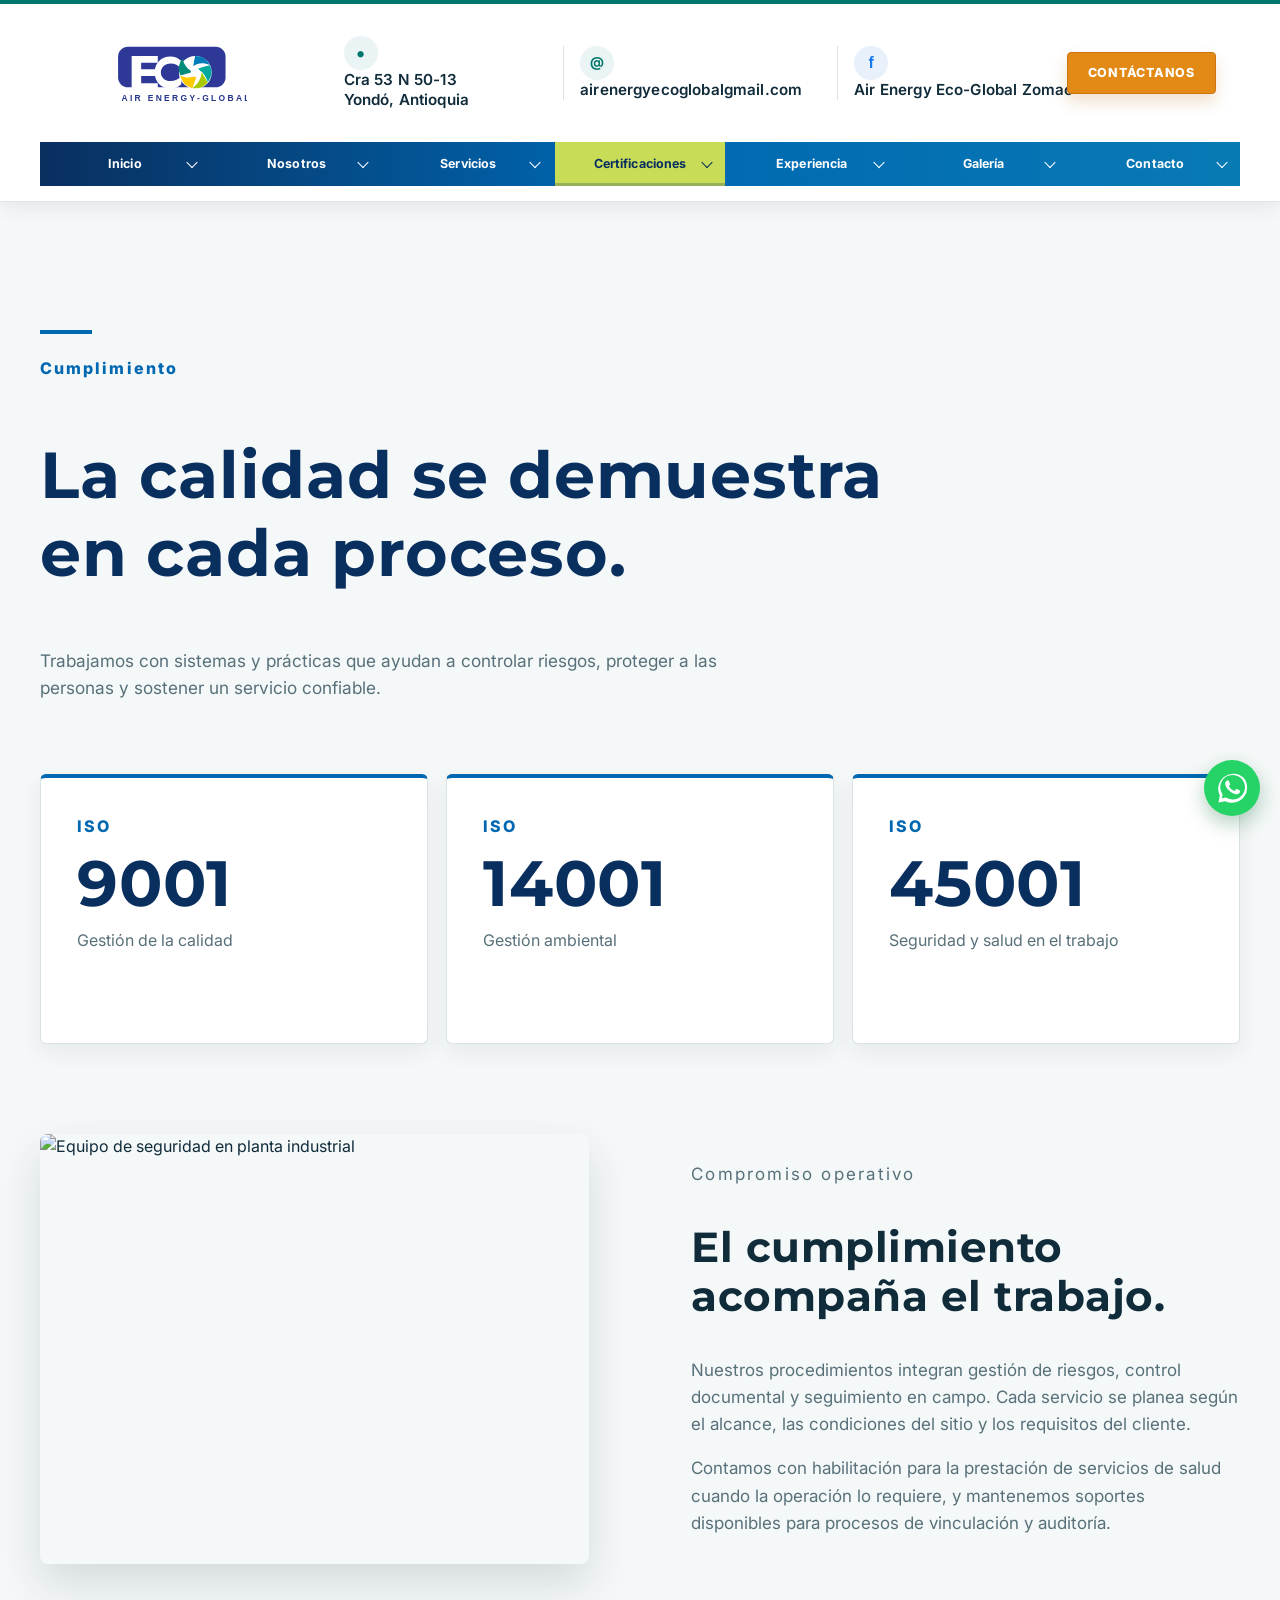
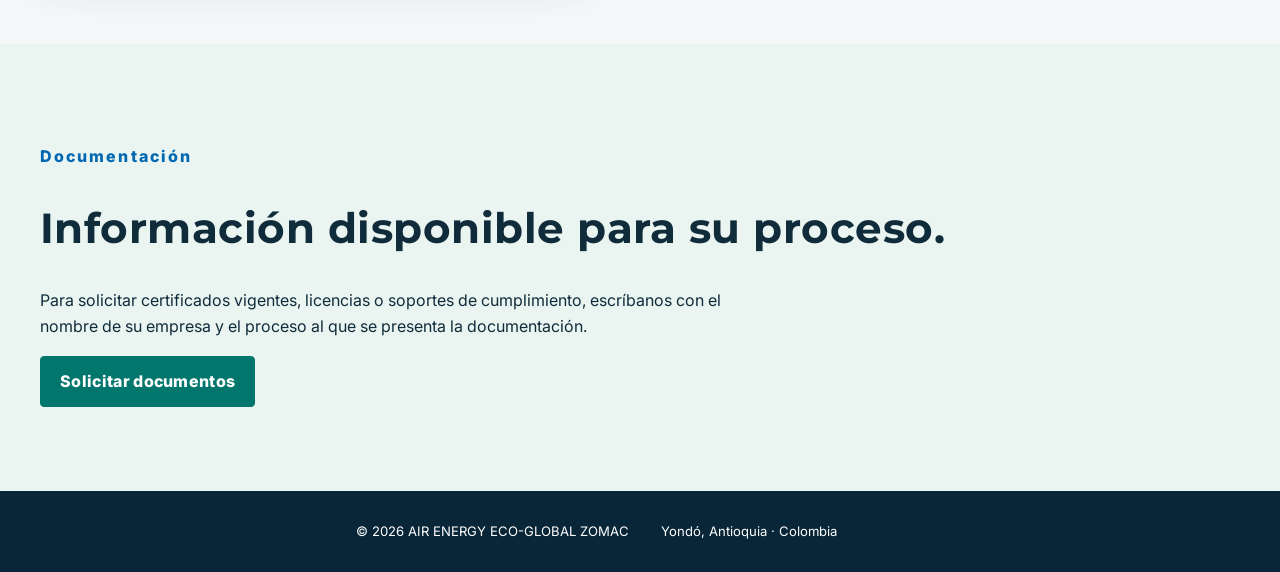
==== commit 4d030957: "Improve official logo presentation" ====
--- a/pages/certificaciones.html
+++ b/pages/certificaciones.html
@@ -47,7 +47,8 @@
             align-items: center !important;
         }
         .header-top-row .brand .brand-logo {
-            height: 48px !important;
+            height: 72px !important;
+            max-height: 72px !important;
             width: auto !important;
             max-width: none !important;
             object-fit: contain !important;
--- a/css/logo.css
+++ b/css/logo.css
@@ -1,99 +1,371 @@
-/* --- Corrección definitiva de una sola línea para el Header --- */
-
-header.site-header {
+:root {
+    --container: 1200px;
+    --navy: #092f5f;
+    --blue: #0067b1;
+    --teal: #00766c;
+    --teal-dark: #005248;
+    --lime: #c9dc58;
+    --ink: #102b3a;
+    --muted: #587079;
+    --paper: #f5f8f8;
+    --surface: #fff;
+    --line: #d9e3e5;
+    --shadow-sm: 0 8px 22px rgba(13, 44, 59, .07);
+    --shadow-lg: 0 20px 44px rgba(13, 44, 59, .14);
+    --font-body: 'Inter', sans-serif;
+    --font-heading: 'Montserrat', sans-serif;
+}
+
+html { scroll-behavior: smooth; scroll-padding-top: 96px; }
+body { min-width: 0; overflow-x: clip; color: var(--ink); background: var(--paper); }
+img { max-width: 100%; height: auto; }
+main, section, article, figure, form, .content-split > *, .service-row > *, .contact-layout > * { min-width: 0; }
+body::selection { color: #fff; background: var(--blue); }
+
+/* Tipografía global */
+body, button, input, select, textarea { font-family: var(--font-body); }
+h1, h2, h3 {
+    font-family: var(--font-heading);
+    font-weight: 700;
+    letter-spacing: .012em;
+    line-height: 1.2;
+    overflow-wrap: anywhere;
+}
+h1 { font-size: clamp(2.25rem, 4.7vw, 4.75rem); }
+h2 { font-size: clamp(1.8rem, 3.25vw, 3.3rem); }
+h3 { font-size: clamp(1.05rem, 1.55vw, 1.35rem); }
+p, li, dd { font-family: var(--font-body); line-height: 1.6; }
+button, input, select, textarea { font-weight: 500; line-height: 1.5; }
+.site-header nav a, .header-contact, .header-contact-button, .site-footer, .button, .hero-cta {
+    font-family: var(--font-body);
+}
+.eyebrow, .service-number, .form-kicker, .corporate-kicker, .project-objective-kicker {
+    letter-spacing: .11em;
+}
+
+@media (max-width: 680px) {
+    h1 { font-size: clamp(2.15rem, 10vw, 3.25rem); }
+    h2 { font-size: clamp(1.65rem, 7vw, 2.35rem); }
+    h3 { font-size: 1.05rem; }
+    p, li, dd { overflow-wrap: break-word; }
+}
+
+/* --- CABECERA PRINCIPAL REESTRUCTURADA --- */
+header.site-header, body > header {
+    position: sticky;
+    top: 0;
+    z-index: 100;
+    display: grid;
+    grid-template-columns: auto 1fr auto;
+    align-items: center;
+    gap: 15px 30px;
+    padding: 12px 40px 0;
+    background: #ffffff;
+    border-top: 4px solid var(--teal);
+    box-shadow: 0 4px 20px rgba(0, 0, 0, 0.08);
+}
+
+/* Logotipo Base */
+.site-header .brand {
+    display: flex;
+    align-items: center;
+    width: auto;
+    min-width: 200px;
+    height: 60px;
+    text-decoration: none;
+}
+
+.site-header .brand-logo,
+.site-header .brand-logo-frame img,
+.site-header .brand img {
+    width: auto;
+    height: 100%;
+    max-height: 60px;
+    object-fit: contain;
+    display: block;
+}
+
+/* Datos de contacto (Centro) */
+header .header-contact {
+    display: flex;
+    align-items: center;
+    justify-content: center;
+    gap: 25px;
+    font-size: 0.82rem;
+    font-weight: 600;
+    color: var(--ink);
+}
+
+header .header-contact span,
+header .header-contact a {
+    display: flex;
+    align-items: center;
+    gap: 8px;
+    color: var(--ink);
+    text-decoration: none;
+    white-space: nowrap;
+}
+
+.header-address::before, .header-email::before, .header-facebook::before {
+    display: grid;
+    width: 32px;
+    height: 32px;
+    border-radius: 50%;
+    background: #eaf4f5;
+    color: var(--teal);
+    font-size: .86rem;
+    font-weight: 700;
+    place-items: center;
+    transition: background-color 180ms ease, color 180ms ease, transform 180ms ease;
+}
+.header-address::before { content: '•'; font-size: 1.25rem; }
+.header-email::before { content: '@'; }
+.header-facebook::before { content: 'f'; background: #e8f1fb; color: #1877f2; }
+.header-address:hover::before, .header-email:hover::before, .header-facebook:hover::before {
+    color: #fff;
+    background: var(--blue);
+    transform: scale(1.1);
+}
+
+/* Botón de Acción */
+.site-header .header-contact-button {
+    padding: 10px 20px;
+    background: #e38a16;
+    color: #ffffff;
+    font-size: 0.78rem;
+    font-weight: 800;
+    text-transform: uppercase;
+    text-decoration: none;
+    border-radius: 4px;
+    white-space: nowrap;
+    transition: background 180ms ease, transform 180ms ease;
+}
+
+.site-header .header-contact-button:hover {
+    background: #bd6e0e;
+    transform: translateY(-2px);
+}
+
+.menu-toggle {
+    display: none;
+    cursor: pointer;
+    place-content: center;
+    gap: 5px;
+}
+.menu-toggle span { display: block; width: 20px; height: 2px; background: var(--navy); transition: transform 180ms ease, opacity 180ms ease; }
+
+/* BARRA DE NAVEGACIÓN (Fila Inferior De Lado a Lado) */
+.site-header nav, body > header nav {
+    grid-column: 1 / -1;
+    width: calc(100% + 80px);
+    margin-left: -40px;
+    background: linear-gradient(90deg, var(--navy), var(--blue) 48%, #087ab4);
+}
+
+.site-header nav ul, body > header nav ul {
+    display: flex;
+    justify-content: space-around;
+    align-items: center;
+    margin: 0;
+    padding: 0;
+    list-style: none;
+}
+
+.site-header nav li, body > header nav li { position: relative; flex: 1 1 0; text-align: center; }
+
+.site-header nav a, body > header nav a {
+    display: inline-flex;
+    align-items: center;
+    justify-content: center;
+    width: 100%;
+    padding: 12px 16px;
+    color: #ffffff;
+    font-size: 0.8rem;
+    font-weight: 700;
+    text-decoration: none;
+    transition: background 150ms ease, color 150ms ease;
+}
+
+.site-header nav a:hover, body > header nav a:hover {
+    background: rgba(255, 255, 255, 0.15);
+    box-shadow: inset 0 -3px 0 var(--lime);
+}
+
+/* Submenús */
+.nav-submenu {
+    position: absolute;
+    z-index: 30;
+    top: 100%;
+    left: 0;
+    min-width: 240px;
+    padding: 10px 0;
+    background: linear-gradient(180deg, #0b76a0, #0a6287);
+    box-shadow: 0 16px 34px rgba(8, 32, 54, .24);
+    opacity: 0;
+    pointer-events: none;
+    transform: translateY(-8px);
+    transition: opacity 180ms ease, transform 180ms ease, visibility 180ms ease;
+    visibility: hidden;
+}
+.site-header nav li:hover > .nav-submenu {
+    opacity: 1;
+    pointer-events: auto;
+    transform: translateY(0);
+    visibility: visible;
+}
+.nav-submenu a {
+    display: block;
+    padding: 8px 16px;
+    color: #fff;
+    text-align: left;
+    white-space: nowrap;
+}
+.nav-submenu a:hover {
+    background: #075a7e;
+    box-shadow: inset 4px 0 0 var(--lime);
+}
+
+/* --- HERO SECTION --- */
+#inicio {
+    position: relative;
+    min-height: min(760px, calc(100vh - 82px));
+    background-image: linear-gradient(104deg, rgba(5,31,51,.96) 0%, rgba(5,46,70,.88) 42%, rgba(4,86,101,.53) 72%, rgba(4,86,101,.28)), url('https://images.unsplash.com/photo-1496247749665-49cf5b1022e9?auto=format&fit=crop&w=2200&q=90');
+}
+.hero-content { max-width: 740px; }
+.hero-content .eyebrow { color: var(--lime); }
+.hero-content h1 { max-width: 700px; margin: 0 0 28px; font-size: clamp(2.55rem, 4.25vw, 4.25rem); line-height: 1.1; }
+.hero-description { max-width: 650px; margin: 0; color: #f4f8f6; font-size: 1.2rem; font-weight: 600; line-height: 1.55; }
+.hero-actions { display: flex; flex-wrap: wrap; gap: 14px; margin-top: 38px; }
+.hero-cta { display: inline-flex; min-height: 56px; padding: 0 26px; align-items: center; justify-content: center; text-align: center; text-decoration: none; }
+.hero-cta-primary { background: var(--lime); color: #082d5d; }
+.hero-cta-primary:hover { background: #ddec83; transform: translateY(-3px); }
+.hero-cta-secondary { border: 1px solid rgba(255,255,255,.75); background: rgba(255,255,255,.08); color: #fff; }
+.hero-cta-secondary:hover { border-color: #fff; background: #fff; color: #082d5d; transform: translateY(-3px); }
+
+.button, .hero-cta { border-radius: 4px; font-weight: 800; letter-spacing: .02em; transition: transform 180ms ease, box-shadow 180ms ease, background 180ms ease; }
+.button { background: var(--teal); border: 1px solid var(--teal); color: #fff; }
+.button:hover { background: var(--teal-dark); box-shadow: 0 14px 30px rgba(0,82,72,.24); transform: translateY(-3px); }
+
+/* --- SECCIONES GENERALES --- */
+.clientes-section { padding-top: 82px; }
+.cliente-logo { min-height: 132px; border: 1px solid var(--line); box-shadow: var(--shadow-sm); transition: transform 220ms ease, box-shadow 220ms ease, border-color 220ms ease; }
+.cliente-logo:hover { border-color: rgba(0,103,177,.32); box-shadow: var(--shadow-lg); transform: translateY(-5px); }
+
+.page-intro { max-width: 900px; padding-top: clamp(82px,10vw,132px); padding-bottom: 72px; }
+.page-intro h1 { max-width: 860px; color: var(--navy); font-size: clamp(2.55rem,5.1vw,4.8rem); line-height: 1.1; }
+
+.service-row { margin-bottom: 18px; padding: 40px; border: 1px solid var(--line); border-radius: 8px; background: var(--surface); box-shadow: var(--shadow-sm); transition: transform 220ms ease, box-shadow 220ms ease; }
+.service-row:hover { box-shadow: var(--shadow-lg); transform: translateY(-5px); }
+
+.sector-grid { display: grid; grid-template-columns: repeat(2, minmax(0, 1fr)); gap: 20px; }
+.sector-card { display: grid; grid-template-columns: 58px minmax(0, 1fr); gap: 20px; min-height: 202px; padding: 27px; border: 1px solid #d7e4ec; border-top: 4px solid #005082; border-radius: 12px; background: #f8fafc; box-shadow: 0 9px 24px rgba(0, 80, 130, .08); transition: transform 200ms ease, box-shadow 200ms ease; }
+.sector-card:hover { border-color: #005082; box-shadow: 0 17px 32px rgba(0, 80, 130, .16); transform: translateY(-5px); }
+
+/* Carrusel de Aliados */
+.partners-carousel-section { width: min(var(--container), calc(100% - 48px)); margin: 96px auto 112px; }
+.partners-card-carousel { display: grid; grid-auto-columns: calc((100% - 84px) / 4); grid-auto-flow: column; gap: 28px; padding: 18px 12px 32px; overflow-x: auto; scroll-snap-type: x mandatory; }
+.partner-card { display: grid; min-height: 220px; padding: 24px 20px 18px; align-content: space-between; border: 1px solid var(--line); border-top: 4px solid var(--teal); border-radius: 6px; background: var(--surface); box-shadow: var(--shadow-sm); scroll-snap-align: start; }
+
+/* Botón flotante de WhatsApp */
+.btn-whatsapp {
+    position: fixed;
+    right: 20px;
+    bottom: 20px;
+    z-index: 9999;
+    display: grid;
+    width: 56px;
+    height: 56px;
+    place-items: center;
+    border-radius: 50%;
+    background: #25d366;
+    box-shadow: 0 8px 20px rgba(20, 110, 56, .32);
+    text-decoration: none;
+    transition: transform 180ms ease, box-shadow 180ms ease;
+}
+.btn-whatsapp:hover { transform: scale(1.08); box-shadow: 0 12px 26px rgba(20, 110, 56, .38); }
+.whatsapp-icon { width: 31px; height: 31px; fill: #fff; }
+
+/* Resumen Corporativo */
+.corporate-summary { display: grid; grid-template-columns: 180px minmax(0, 1fr); align-items: center; gap: 28px; width: min(1180px, calc(100% - 48px)); margin: -42px auto 0; padding: 38px 46px; position: relative; z-index: 3; background: #fff; border-left: 5px solid var(--lime); box-shadow: 0 16px 36px rgba(13,44,59,.14); }
+.corporate-summary-mark { display: flex; align-items: center; justify-content: center; }
+
+/* Footer */
+.site-footer, body > footer { padding: 30px 0; background: #082637; color: #fff; }
+
+/* --- ADAPTACIÓN RESPONSIVA MÓVIL --- */
+@media (max-width: 900px) {
+    header.site-header, body > header {
+        display: flex;
+        justify-content: space-between;
+        padding: 10px 20px;
+    }
+
+    header .header-contact,
+    .site-header .header-contact-button {
+        display: none;
+    }
+
+    .site-header .brand {
+        min-width: 150px;
+        height: 45px;
+    }
+
+    .menu-toggle {
+        display: grid;
+    }
+
+    .site-header nav, body > header nav {
+        position: absolute;
+        top: 100%;
+        right: 18px;
+        width: min(240px, calc(100vw - 36px));
+        margin-left: 0;
+        display: none;
+        background: var(--surface);
+        box-shadow: 0 14px 30px rgba(13,44,59,.14);
+        border-radius: 4px;
+    }
+
+    .site-header nav.is-open {
+        display: block;
+    }
+
+    .site-header nav ul {
+        flex-direction: column;
+    }
+
+    .site-header nav a {
+        color: var(--ink);
+        justify-content: flex-start;
+        padding: 10px 16px;
+    }
+
+    .sector-grid { grid-template-columns: 1fr; }
+    .partners-card-carousel { grid-auto-columns: minmax(220px, 72vw); }
+}
+
+@media (prefers-reduced-motion: reduce) {
+    *, *::before, *::after { scroll-behavior: auto !important; transition-duration: 1ms !important; animation-duration: 1ms !important; }
+}
+
+/* --- PARCHE DE FUERZA BRUTA PARA EL LOGO --- */
+.site-header img,
+.site-header .brand img,
+.site-header .brand-logo,
+.site-header .brand-logo-frame img,
+header img {
+    height: 80px !important;
+    max-height: 80px !important;
+    width: auto !important;
+    min-width: 220px !important;
+    object-fit: contain !important;
+    display: block !important;
+}
+
+.site-header .brand,
+.site-header .brand-logo-frame {
+    height: 80px !important;
+    width: auto !important;
     display: flex !important;
     align-items: center !important;
-    justify-content: space-between !important;
-    flex-wrap: nowrap !important;
-    gap: 8px !important;
-    padding: 8px 20px !important;
-    width: 100% !important;
-    max-width: 100% !important;
-    box-sizing: border-box !important;
-}
-
-/* Logotipo */
-.site-header .brand {
-    position: relative !important;
-    z-index: 2 !important;
-    display: flex !important;
-    align-items: center !important;
-    flex: 0 0 auto !important;
-    width: 190px !important;
-    height: 50px !important;
-    overflow: visible !important;
-    text-decoration: none !important;
-}
-
-.site-header .brand-logo-frame {
-    position: relative !important;
-    display: block !important;
-    width: 100% !important;
-    height: 100% !important;
-    overflow: visible !important;
-}
-
-.site-header .brand-logo {
-    position: absolute !important;
-    top: 50% !important;
-    left: 0 !important;
-    width: 100% !important;
-    height: auto !important;
-    max-height: 100% !important;
-    object-fit: contain !important;
-    transform: translateY(-50%) !important;
-    display: block !important;
-}
-
-/* Datos de contacto centrales */
-header .header-contact {
-    display: flex !important;
-    align-items: center !important;
-    justify-content: space-around !important;
-    gap: 10px !important;
-    flex-grow: 1 !important;
-    font-size: 0.75rem !important;
-    margin: 0 10px !important;
-}
-
-header .header-contact a, 
-header .header-contact span {
-    font-size: 0.75rem !important;
-    white-space: nowrap !important;
-}
-
-/* Botón de contáctanos */
-.site-header .header-contact-button {
-    flex: 0 0 auto !important;
-    white-space: nowrap !important;
-    padding: 6px 12px !important;
-    font-size: 0.75rem !important;
-}
-
-/* Menú de navegación forzado a la misma línea */
-.site-header nav {
-    flex: 0 0 auto !important;
-    display: flex !important;
-    align-items: center !important;
-}
-
-.site-header nav ul {
-    display: flex !important;
-    align-items: center !important;
-    flex-wrap: nowrap !important;
-    gap: 2px !important;
-    list-style: none !important;
-    margin: 0 !important;
-    padding: 0 !important;
-}
-
-.site-header nav ul li {
-    display: inline-flex !important;
-    position: relative !important;
-}
-
-.site-header nav ul li a {
-    font-size: 0.75rem !important;
-    padding: 4px 6px !important;
-    white-space: nowrap !important;
 }
--- a/css/design.css
+++ b/css/design.css
@@ -1,4 +1,3 @@
-
 :root {
     --navy: #092f5f;
     --blue: #0067b1;
@@ -14,15 +13,16 @@
     --shadow-lg: 0 20px 44px rgba(13, 44, 59, .14);
     --font-body: 'Inter', sans-serif;
     --font-heading: 'Montserrat', sans-serif;
+    --container: 1200px;
 }
 
 html { scroll-behavior: smooth; scroll-padding-top: 96px; }
-body { min-width: 0; overflow-x: clip; color: var(--ink); background: var(--paper); }
+body { min-width: 0; overflow-x: clip; color: var(--ink); background: var(--paper); margin: 0; }
 img { max-width: 100%; height: auto; }
 main, section, article, figure, form, .content-split > *, .service-row > *, .contact-layout > * { min-width: 0; }
 body::selection { color: #fff; background: var(--blue); }
 
-/* Unified type scale: headings provide the visual structure, body copy stays readable at every size. */
+/* Typography */
 body, button, input, select, textarea { font-family: var(--font-body); }
 h1, h2, h3 {
     font-family: var(--font-heading) !important;
@@ -49,35 +49,63 @@
     p, li, dd { overflow-wrap: break-word; }
 }
 
+/* --- Header & Navigation Corregido --- */
 .site-header, body > header {
     position: sticky;
-    display: grid;
-    grid-template-columns: auto minmax(0, 1fr) auto;
-    align-items: center;
-    min-height: 76px;
-    padding: 8px max(24px, calc((100% - var(--container)) / 2));
-    gap: 20px;
+    top: 0;
+    z-index: 1000;
+    display: flex;
+    flex-direction: column;
+    width: 100%;
+    margin: 0;
+    padding: 0;
     background: #fff;
     border-top: 4px solid var(--teal);
-    border-bottom-color: rgba(16,43,58,.12);
+    border-bottom: 1px solid rgba(16,43,58,.12);
     box-shadow: 0 8px 26px rgba(13,44,59,.1);
     backdrop-filter: blur(14px);
-    overflow: visible;
-}
-
-.header-contact { display: grid; grid-template-columns: max-content max-content max-content; align-items: center; justify-content: space-between; gap: 18px; width: 100%; color: var(--ink); font-family: var(--font-body); font-size: .8rem; font-weight: 600; letter-spacing: .01em; line-height: 1.45; }
-.header-contact span, .header-contact a { display: flex; align-items: center; min-height: 48px; }
-.header-address::before, .header-email::before, .header-facebook::before { display: grid; width: 36px; height: 36px; margin-right: 10px; border-radius: 50%; background: #eaf4f5; color: var(--teal); font-size: .86rem; font-weight: 700; line-height: 1; place-items: center; transition: background-color 180ms ease, color 180ms ease, box-shadow 180ms ease, transform 180ms ease; }
+    overflow: hidden;
+}
+
+/* Fila Superior: Logo + Datos de Contacto */
+.site-header > div:first-child,
+.header-contact-wrapper {
+    display: flex;
+    align-items: center;
+    justify-content: space-between;
+    width: 100%;
+    max-width: var(--container);
+    margin: 0 auto;
+    padding: 10px 24px;
+    box-sizing: border-box;
+}
+
+.header-contact { 
+    display: flex; 
+    align-items: center; 
+    justify-content: flex-end; 
+    gap: 18px; 
+    width: 100%;
+    color: var(--ink); 
+    font-family: var(--font-body); 
+    font-size: .8rem; 
+    font-weight: 600; 
+    letter-spacing: .01em; 
+    line-height: 1.45; 
+}
+.header-contact span, .header-contact a { display: flex; align-items: center; min-height: 40px; }
+.header-address::before, .header-email::before, .header-facebook::before { display: grid; width: 34px; height: 34px; margin-right: 8px; border-radius: 50%; background: #eaf4f5; color: var(--teal); font-size: .86rem; font-weight: 700; line-height: 1; place-items: center; transition: background-color 180ms ease, color 180ms ease, box-shadow 180ms ease, transform 180ms ease; }
 .header-address::before { content: '•'; font-size: 1.25rem; }
-.header-email, .header-facebook { padding-left: 18px; border-left: 1px solid var(--line); }
+.header-email, .header-facebook { padding-left: 16px; border-left: 1px solid var(--line); }
 .header-email { max-width: 180px; overflow-wrap: anywhere; }
 .header-email::before { content: '@'; }
-.header-facebook { min-width: 0; max-width: 170px; color: var(--ink); line-height: 1.35; text-decoration: none; transform: translateX(-18px); }
-.header-facebook::before { aspect-ratio: 1; content: 'f'; background: #e8f1fb; color: #1877f2; font-family: Arial, sans-serif; font-size: 1rem; font-stretch: normal; font-style: normal; font-weight: 700; line-height: 1; transform: none; }
+.header-facebook { min-width: 0; max-width: 170px; color: var(--ink); line-height: 1.35; text-decoration: none; }
+.header-facebook::before { aspect-ratio: 1; content: 'f'; background: #e8f1fb; color: #1877f2; font-family: Arial, sans-serif; font-size: 1rem; font-stretch: normal; font-style: normal; font-weight: 700; line-height: 1; }
 .header-address:hover::before, .header-email:hover::before, .header-facebook:hover::before, .header-facebook:focus-visible::before { color: #fff; background: var(--blue); box-shadow: 0 7px 14px rgba(0,103,177,.22); transform: scale(1.1); }
 .header-facebook:hover, .header-facebook:focus-visible { color: #1877f2; outline: none; }
-.header-contact-button { min-width: 142px; padding: 13px 18px; border: 1px solid #cc7410; border-radius: 3px; background: #e38a16; box-shadow: 0 8px 16px rgba(178,98,8,.2); color: #fff; font-size: .74rem; font-weight: 800; letter-spacing: .06em; text-align: center; text-decoration: none; text-transform: uppercase; transition: background 180ms ease, box-shadow 180ms ease, transform 180ms ease; }
+.header-contact-button { min-width: 142px; padding: 11px 16px; border: 1px solid #cc7410; border-radius: 3px; background: #e38a16; box-shadow: 0 8px 16px rgba(178,98,8,.2); color: #fff; font-size: .74rem; font-weight: 800; letter-spacing: .06em; text-align: center; text-decoration: none; text-transform: uppercase; transition: background 180ms ease, box-shadow 180ms ease, transform 180ms ease; }
 .header-contact-button:hover, .header-contact-button:focus-visible { background: #bd6e0e; box-shadow: 0 11px 20px rgba(178,98,8,.28); outline: none; transform: translateY(-2px); }
+
 .menu-toggle {
     display: none;
     cursor: pointer;
@@ -88,10 +116,31 @@
 .menu-toggle[aria-expanded="true"] span:nth-child(1) { transform: translateY(7px) rotate(45deg); }
 .menu-toggle[aria-expanded="true"] span:nth-child(2) { opacity: 0; }
 .menu-toggle[aria-expanded="true"] span:nth-child(3) { transform: translateY(-7px) rotate(-45deg); }
-.site-header nav, body > header nav { grid-column: 1 / -1; grid-row: 2; justify-self: center; width: 100vw; max-width: none; background: linear-gradient(90deg, var(--navy), var(--blue) 48%, #087ab4); }
-.site-header nav ul, body > header nav ul { display: flex; justify-content: space-between; gap: 0; width: 100%; margin: 0; padding: 0; list-style: none; }
+
+/* Fila Inferior: Menú de Navegación 100% de Ancho */
+.site-header nav, body > header nav {
+    width: 100% !important;
+    max-width: 100% !important;
+    margin: 0 !important;
+    padding: 0 !important;
+    background: linear-gradient(90deg, var(--navy), var(--blue) 48%, #087ab4) !important;
+}
+
+.site-header nav ul, body > header nav ul {
+    display: flex !important;
+    justify-content: space-between !important;
+    align-items: center !important;
+    width: 100% !important;
+    max-width: var(--container) !important;
+    margin: 0 auto !important;
+    padding: 0 24px !important;
+    list-style: none !important;
+    box-sizing: border-box !important;
+}
+
 .site-header nav li, body > header nav li { position: relative; }
-.site-header nav > ul > li, body > header nav > ul > li { flex: 1 1 0; }
+.site-header nav > ul > li, body > header nav > ul > li { flex: 1 1 0% !important; text-align: center; }
+
 .site-header nav a, body > header nav a {
     position: relative;
     display: inline-flex;
@@ -101,10 +150,11 @@
     min-height: 44px;
     padding: 9px 16px;
     border: 0;
-    border-radius: 4px;
+    border-radius: 0;
     color: #fff;
     font-size: .78rem;
     font-weight: 700;
+    text-decoration: none;
     transition: color 180ms ease, background-color 180ms ease, transform 180ms ease;
 }
 .site-header nav li.nav-item-has-menu > a, body > header nav li.nav-item-has-menu > a { padding-right: 28px; }
@@ -121,11 +171,12 @@
     transition: transform 180ms ease;
 }
 .site-header nav a:hover, .site-header nav a:focus-visible,
-body > header nav a:hover, body > header nav a:focus-visible { color: #fff; background: rgba(255,255,255,.16); border-color: transparent; box-shadow: inset 0 -3px 0 var(--lime); outline: none; transform: translateY(-1px); }
+body > header nav a:hover, body > header nav a:focus-visible { color: #fff; background: rgba(255,255,255,.16); border-color: transparent; box-shadow: inset 0 -3px 0 var(--lime); outline: none; }
 .site-header nav a.active, body > header nav a.active { color: #092f5f; background: var(--lime); border-color: transparent; box-shadow: inset 0 -3px 0 rgba(9,47,95,.25); }
 .site-header nav li.nav-item-has-menu:hover > a::before, .site-header nav li.nav-item-has-menu:focus-within > a::before,
 body > header nav li.nav-item-has-menu:hover > a::before, body > header nav li.nav-item-has-menu:focus-within > a::before,
 .site-header nav li.nav-item-has-menu.is-submenu-open > a::before, body > header nav li.nav-item-has-menu.is-submenu-open > a::before { transform: translateY(-30%) rotate(-135deg); }
+
 .nav-submenu {
     position: absolute;
     z-index: 30;
@@ -179,7 +230,9 @@
 body > header nav li.nav-item-has-menu:hover > .nav-submenu, body > header nav li.nav-item-has-menu:focus-within > .nav-submenu,
 .site-header nav li.nav-item-has-menu.is-submenu-open > .nav-submenu, body > header nav li.nav-item-has-menu.is-submenu-open > .nav-submenu { opacity: 1; pointer-events: auto; transform: translateY(0) scaleY(1); visibility: visible; }
 
+/* Hero Section */
 #inicio {
+    position: relative;
     min-height: min(760px, calc(100vh - 82px));
     background-image: linear-gradient(104deg, rgba(5,31,51,.96) 0%, rgba(5,46,70,.88) 42%, rgba(4,86,101,.53) 72%, rgba(4,86,101,.28)), url('https://images.unsplash.com/photo-1496247749665-49cf5b1022e9?auto=format&fit=crop&w=2200&q=90');
 }
@@ -200,10 +253,11 @@
 .button:hover, .button:focus-visible { background: var(--teal-dark); box-shadow: 0 14px 30px rgba(0,82,72,.24); transform: translateY(-3px); }
 .button-accent { background: var(--lime); border-color: var(--lime); }
 .button-accent:hover, .button-accent:focus-visible { background: #d9ec79; border-color: #d9ec79; }
-.hero-stats { width: min(930px,100%); border-top-color: rgba(201,220,88,.45); }
+.hero-stats { width: min(930px,100%); border-top: 1px solid rgba(201,220,88,.45); }
 .hero-stats div { padding-top: 20px; }
 .hero-stats dt { color: var(--lime); font-size: 1.55rem; }
 
+/* Components */
 .clientes-section { padding-top: 82px; }
 .cliente-logo { min-height: 132px; border: 1px solid var(--line); box-shadow: var(--shadow-sm); transition: transform 220ms ease,box-shadow 220ms ease,border-color 220ms ease; }
 .cliente-logo:hover { border-color: rgba(0,103,177,.32); box-shadow: var(--shadow-lg); transform: translateY(-5px); }
@@ -222,7 +276,7 @@
 .value-grid article { padding: 26px 22px; }
 .value-grid article:hover, .certification-grid article:hover { box-shadow: var(--shadow-lg); transform: translateY(-6px); }
 
-.services-intro { border-bottom-color: var(--line); }
+.services-intro { border-bottom: 1px solid var(--line); }
 .service-row { margin-bottom: 18px; padding: 40px; border: 1px solid var(--line); border-radius: 8px; background: var(--surface); box-shadow: var(--shadow-sm); transition: transform 220ms ease,box-shadow 220ms ease; }
 .service-row:last-child { border-bottom: 1px solid var(--line); }
 .service-row:hover { box-shadow: var(--shadow-lg); transform: translateY(-5px); }
@@ -245,7 +299,7 @@
 .project-grid img, .gallery-grid img, .team-gallery-grid img, .gallery-team-grid img { transition: transform 360ms ease,filter 360ms ease; }
 .project-grid article:hover img, .gallery-grid figure:hover img, .team-gallery-grid figure:hover img, .gallery-team-grid figure:hover img { filter: saturate(1.08) contrast(1.03); transform: scale(1.045); }
 .project-grid div, .gallery-grid figcaption, .team-gallery-grid figcaption, .gallery-team-grid figcaption { padding: 18px 19px 20px; }
-.industries li { position: relative; padding-left: 22px; border-bottom-color: var(--line); }
+.industries li { position: relative; padding-left: 22px; border-bottom: 1px solid var(--line); }
 .industries li::before { position: absolute; top: 21px; left: 0; width: 7px; height: 7px; border-radius: 50%; background: var(--lime); content: ''; }
 
 .industries { padding-top: 32px; }
@@ -273,8 +327,9 @@
 .partner-card.is-before { --card-tilt: 4deg; }
 .partner-card.is-after { --card-tilt: -4deg; }
 
-form { border-radius: 8px; box-shadow: var(--shadow-lg); }
-form::before { height: 4px; background: var(--blue); }
+/* Forms & Contacts */
+form { border-radius: 8px; box-shadow: var(--shadow-lg); position: relative; }
+form::before { position: absolute; top: 0; left: 0; right: 0; height: 4px; background: var(--blue); content: ''; border-radius: 8px 8px 0 0; }
 input:focus, textarea:focus, select:focus { border-color: var(--blue); box-shadow: 0 0 0 4px rgba(0,103,177,.12); }
 .contact-form { padding: clamp(28px,4vw,42px); }
 .contact-form h2 { margin: 0 0 8px; color: var(--navy); font-size: clamp(1.45rem,2.3vw,2rem); line-height: 1.2; }
@@ -299,6 +354,8 @@
 .social-links a { border-radius: 4px; background: var(--navy); transition: transform 180ms ease,background 180ms ease; }
 .social-links a:hover { background: var(--blue); transform: translateY(-3px); }
 .map-placeholder { min-height: 330px; background: linear-gradient(rgba(9,47,95,.88),rgba(0,82,72,.82)),url('https://images.unsplash.com/photo-1531058020387-3be344556be6?auto=format&fit=crop&w=1600&q=80') center/cover; }
+
+/* Footer & Extras */
 .site-footer, body > footer { padding-top: 30px; padding-bottom: 30px; background: #082637; }
 .contact-footer { display: flex; flex-wrap: wrap; align-items: center; justify-content: space-between; gap: 12px 24px; }
 .contact-footer a { color: #d5e7df; }
@@ -398,37 +455,51 @@
 [data-reveal]:nth-child(2) { transition-delay: 80ms; }
 [data-reveal]:nth-child(3) { transition-delay: 160ms; }
 
+/* Responsive Adjustments */
 @media (max-width: 800px) {
-    .site-header, body > header { grid-template-columns: minmax(0, 1fr) auto; min-height: 64px; padding: 7px 18px; gap: 10px; }
+    .site-header, body > header { position: relative; padding: 10px 18px; }
     .header-contact { display: none; }
     .header-contact-button { display: none; }
-    .menu-toggle { display: grid; grid-column: 2; width: 42px; height: 42px; padding: 10px; border: 1px solid var(--line); border-radius: 4px; background: var(--surface); cursor: pointer; place-content: center; gap: 5px; }
-    .menu-toggle span { display: block; width: 20px; height: 2px; background: var(--navy); transition: transform 180ms ease, opacity 180ms ease; }
-    .menu-toggle[aria-expanded="true"] span:nth-child(1) { transform: translateY(7px) rotate(45deg); }
-    .menu-toggle[aria-expanded="true"] span:nth-child(2) { opacity: 0; }
-    .menu-toggle[aria-expanded="true"] span:nth-child(3) { transform: translateY(-7px) rotate(-45deg); }
-    .site-header nav, body > header nav { position: absolute; top: calc(100% + 4px); right: 18px; z-index: 20; display: grid; grid-column: auto; width: min(230px, calc(100vw - 36px)); max-height: 0; overflow: hidden; border: 1px solid transparent; border-radius: 4px; background: var(--surface); box-shadow: 0 14px 30px rgba(13,44,59,.14); opacity: 0; pointer-events: none; transform: translateY(-8px); transition: max-height 240ms ease, opacity 180ms ease, transform 180ms ease, border-color 180ms ease; }
-    .site-header nav.is-open, body > header nav.is-open { max-height: 340px; border-color: var(--line); opacity: 1; pointer-events: auto; transform: translateY(0); }
-    .site-header nav ul, body > header nav ul { display: grid; grid-template-columns: 1fr; padding: 6px; }
-    .site-header nav a, body > header nav a { justify-content: flex-start; min-height: 38px; }
-    .site-header nav a, body > header nav a { color: var(--ink); }
+    .menu-toggle { display: grid; width: 42px; height: 42px; padding: 10px; border: 1px solid var(--line); border-radius: 4px; background: var(--surface); cursor: pointer; place-content: center; gap: 5px; align-self: flex-end; }
+    
+    .site-header nav, body > header nav { 
+        position: absolute !important; 
+        top: 100% !important; 
+        right: 18px !important; 
+        left: auto !important;
+        margin: 0 !important;
+        z-index: 20 !important; 
+        display: grid !important; 
+        width: min(230px, calc(100vw - 36px)) !important; 
+        max-height: 0 !important; 
+        overflow: hidden !important; 
+        border: 1px solid transparent !important; 
+        border-radius: 4px !important; 
+        background: var(--surface) !important; 
+        box-shadow: 0 14px 30px rgba(13,44,59,.14) !important; 
+        opacity: 0 !important; 
+        pointer-events: none !important; 
+        transform: translateY(-8px) !important; 
+        transition: max-height 240ms ease, opacity 180ms ease, transform 180ms ease, border-color 180ms ease !important; 
+    }
+    .site-header nav.is-open, body > header nav.is-open { max-height: 340px !important; border-color: var(--line) !important; opacity: 1 !important; pointer-events: auto !important; transform: translateY(0) !important; }
+    .site-header nav ul, body > header nav ul { display: grid !important; grid-template-columns: 1fr !important; padding: 6px !important; }
+    .site-header nav a, body > header nav a { justify-content: flex-start; min-height: 38px; color: var(--ink); }
     .nav-submenu { display: none; }
     .site-header nav li.nav-item-has-menu > a, body > header nav li.nav-item-has-menu > a { padding-right: 15px; }
     .site-header nav li.nav-item-has-menu > a::before, body > header nav li.nav-item-has-menu > a::before { display: none; }
     .site-header nav a:hover, .site-header nav a:focus-visible, .site-header nav a.active, body > header nav a:hover, body > header nav a:focus-visible, body > header nav a.active { color: var(--blue); background: #edf6fb; }
-    .hero-arrow { width: 42px; height: 42px; }.hero-arrow-prev { left: 12px; }.hero-arrow-next { right: 12px; }
+    
+    .hero-arrow { width: 42px; height: 42px; }
+    .hero-arrow-prev { left: 12px; }
+    .hero-arrow-next { right: 12px; }
     .hero-dots { right: 18px; bottom: 20px; }
     .service-row { grid-template-columns: 1fr; gap: 26px; padding: 32px; }
     .service-image { width: min(100%,520px); }
-}
-@media (max-width: 800px) {
-    .site-header, body > header { padding-right: 18px; padding-left: 18px; }
-    .site-header nav ul, body > header nav ul { grid-template-columns: 1fr; }
     .page-intro { padding-top: 76px; padding-bottom: 52px; }
     .page-intro h1 { font-size: clamp(2.35rem,11vw,3.4rem); }
     #inicio { min-height: 700px; background-position: 62% center; }
     .hero-content h1 { font-size: clamp(2.55rem,12vw,3.7rem); }
-    .service-row { padding: 25px; }
     .certification-grid article { min-height: auto; padding: 30px; }
     .contact-details { margin-top: 8px; }
     .partners-carousel-section { width: calc(100% - 36px); margin: 64px auto 72px; }
@@ -436,6 +507,7 @@
     .partners-card-carousel { grid-auto-columns: minmax(220px, 72vw); gap: 18px; }
     .sector-grid { grid-template-columns: 1fr; }
 }
+
 @media (max-width: 380px) {
     .site-header .brand, .site-header .brand-logo-frame { max-width: calc(100vw - 82px); }
     .hero-content h1 { font-size: clamp(2.3rem, 12vw, 3rem); }
@@ -443,10 +515,13 @@
     .hero-stats { grid-template-columns: 1fr; }
     .hero-stats div + div { padding-left: 0; border-top: 1px solid rgba(255,255,255,.22); border-left: 0; }
 }
+
 @media (prefers-reduced-motion: reduce) {
     *, *::before, *::after { scroll-behavior: auto !important; transition-duration: 1ms !important; animation-duration: 1ms !important; }
     [data-reveal] { opacity: 1; transform: none; }
 }
+
+/* Carousel & Corporate Elements */
 .hero-carousel { position: relative; isolation: isolate; overflow: hidden; }
 #inicio.hero-carousel { background: none; }
 .hero-slide { position: absolute; z-index: -2; inset: 0; background-position: center; background-size: cover; opacity: 0; transition: opacity 700ms ease; }
@@ -459,364 +534,314 @@
 .hero-slide.is-active { opacity: 1; }
 .hero-arrow { position: absolute; z-index: 2; top: 50%; width: 48px; height: 48px; margin: 0; padding: 0; border: 1px solid rgba(255,255,255,.45); border-radius: 50%; background: rgba(7,35,48,.35); box-shadow: none; color: #fff; font-size: 2rem; line-height: 1; transform: translateY(-50%); }
 .hero-arrow:hover, .hero-arrow:focus-visible { background: var(--blue); border-color: var(--blue); transform: translateY(-50%); }
-.hero-arrow-prev { left: 24px; }.hero-arrow-next { right: 24px; }
+.hero-arrow-prev { left: 24px; }
+.hero-arrow-next { right: 24px; }
 .hero-dots { position: absolute; z-index: 2; right: max(24px, calc((100% - var(--container)) / 2)); bottom: 32px; display: flex; gap: 8px; }
 .hero-dots button { width: 9px; min-height: 9px; height: 9px; margin: 0; padding: 0; border: 1px solid #fff; border-radius: 50%; background: transparent; box-shadow: none; }
 .hero-dots button.is-active { background: #fff; }
+
 .corporate-summary { display: grid; grid-template-columns: 180px minmax(0, 1fr); align-items: center; gap: 28px; width: min(1180px, calc(100% - 48px)); margin: -42px auto 0; padding: 38px 46px; position: relative; z-index: 3; overflow: hidden; background: #fff; border-left: 5px solid #c9dc58; box-shadow: 0 16px 36px rgba(13,44,59,.14); }
 .corporate-summary::after { position: absolute; z-index: 0; top: -35%; bottom: -35%; left: -25%; width: 16%; background: linear-gradient(90deg, transparent, rgba(201,220,88,.34), rgba(73,176,223,.2), transparent); content: ''; opacity: 0; pointer-events: none; transform: skewX(-18deg) translateX(-450%); animation: corporate-summary-sheen 8s ease-in-out infinite; }
-.corporate-summary-mark { position: relative; z-index: 1; padding-right: 28px; border-right: 1px solid #dce5e7; color: #0075bd; font: 800 1.14rem/1.18 'Manrope', sans-serif; letter-spacing: .12em; }
-.corporate-summary p { position: relative; z-index: 1; max-width: 850px; margin: 0; color: #173d4c; font-size: 1.16rem; font-weight: 700; line-height: 1.5; }
+
 @keyframes corporate-summary-sheen {
-    0%, 60%, 100% { opacity: 0; transform: skewX(-18deg) translateX(-450%); }
-    68% { opacity: 1; }
-    82% { opacity: 0; transform: skewX(-18deg) translateX(900%); }
-}
-@media (max-width: 700px) { .hero-content h1 { margin-bottom: 22px; font-size: clamp(2.2rem, 10vw, 3.15rem); } .hero-description { font-size: 1.05rem; } .hero-actions { align-items: stretch; flex-direction: column; margin-top: 30px; } .hero-cta { width: 100%; } .corporate-summary { grid-template-columns: 1fr; gap: 16px; width: calc(100% - 36px); margin-top: -22px; padding: 28px 24px; } .corporate-summary-mark { padding: 0 0 14px; border-right: 0; border-bottom: 1px solid #dce5e7; } .corporate-summary p { font-size: 1rem; } }
-
-.certification-carousel-section { width: min(var(--container), calc(100% - 48px)); margin: 84px auto 16px; }
-.certification-carousel-heading { max-width: 800px; margin: 0 0 30px; padding-left: 24px; border-left: 4px solid #c9dc58; }
-.certification-carousel-heading p { margin: 0 0 8px; color: #0075bd; font-size: .75rem; font-weight: 800; letter-spacing: .16em; text-transform: uppercase; }
-.certification-carousel-heading h2 { margin: 0; color: #102b3a; font: 800 clamp(2.1rem, 4vw, 3.75rem)/1.05 'Manrope', sans-serif; }
-.certification-carousel-heading span { display: block; max-width: 690px; margin-top: 16px; color: #587079; font-size: 1rem; line-height: 1.6; }
-.certification-card-carousel { display: grid; grid-auto-columns: calc((100% - 56px) / 3); grid-auto-flow: column; grid-template-columns: none; gap: 28px; padding: 14px 12px 30px; overflow-x: auto; overscroll-behavior-x: contain; scroll-snap-type: x mandatory; scrollbar-width: none; }
-.certification-card-carousel::-webkit-scrollbar { display: none; }
-.certification-card { position: relative; min-height: 370px; padding: 32px; overflow: hidden; border: 1px solid #d7e5ea; background: #fff; box-shadow: 0 14px 28px rgba(13,44,59,.1); scroll-snap-align: start; transition: transform 350ms ease, box-shadow 350ms ease, border-color 350ms ease; }
-.certification-card::after { position: absolute; right: -68px; bottom: -88px; width: 190px; height: 190px; border: 26px solid #e7f4f8; border-radius: 50%; content: ''; }
-.certification-card:hover, .certification-card.is-featured { border-color: #83bdd9; box-shadow: 0 22px 40px rgba(13,44,59,.18); transform: translateY(-6px); }
-.certification-seal { position: relative; z-index: 1; display: grid; width: 112px; height: 112px; margin-bottom: 24px; place-content: center; border: 5px solid #0a6fa2; border-radius: 50%; background: #f7fbfc; color: #0a6fa2; text-align: center; }
-.certification-seal::before { position: absolute; inset: 6px; border: 1px solid #90c8df; border-radius: 50%; content: ''; }
-.certification-seal small, .certification-seal strong, .certification-seal span { position: relative; z-index: 1; display: block; }
-.certification-seal small { font-size: .62rem; font-weight: 800; letter-spacing: .18em; }
-.certification-seal strong { font: 800 1.55rem/1 'Manrope', sans-serif; }
-.certification-seal span { margin-top: 4px; font-size: .68rem; font-weight: 800; letter-spacing: .08em; }
-.certification-card-kicker { margin: 0 0 7px; color: #0075bd; font-size: .7rem; font-weight: 800; letter-spacing: .12em; text-transform: uppercase; }
-.certification-card h3 { position: relative; z-index: 1; margin: 0 0 12px; color: #143649; font: 800 1.26rem/1.2 'Manrope', sans-serif; }
-.certification-card > p:last-child { position: relative; z-index: 1; max-width: 290px; margin: 0; color: #587079; font-size: .92rem; line-height: 1.55; }
-.certification-card-health { border-top: 5px solid #c9dc58; }
-.certification-card-health .certification-seal { border-color: #5c8f37; color: #3e6f24; }
-.certification-card-health .certification-seal::before { border-color: #c9dc58; }
-@media (max-width: 720px) { .certification-carousel-section { width: calc(100% - 36px); margin-top: 64px; } .certification-carousel-heading { margin-bottom: 24px; padding-left: 18px; } .certification-carousel-heading h2 { font-size: 2.45rem; } .certification-card-carousel { grid-auto-columns: minmax(260px, 78vw); gap: 18px; } .certification-card { min-height: 350px; padding: 28px; } }
-
-.services-carousel-section { width: min(var(--container), calc(100% - 48px)); margin: 0 auto; padding: 104px 0 52px; }
-.services-carousel-heading { position: relative; max-width: 840px; margin: 0 0 52px; padding-bottom: 28px; text-align: left; }
-.services-carousel-heading::after { position: absolute; bottom: 0; left: 0; width: 180px; height: 4px; background: linear-gradient(90deg, var(--blue), #42a4df 62%, transparent); content: ''; }
-.services-carousel-heading .eyebrow { margin: 0 0 16px; color: var(--blue); font-size: .78rem; font-weight: 800; letter-spacing: .18em; text-transform: uppercase; }
-.services-carousel-heading h2 { margin: 0; color: #102b3a; font-family: 'Manrope', sans-serif; font-size: 4.25rem; font-weight: 800; letter-spacing: 0; line-height: 1.04; }
-.services-carousel-description { max-width: 680px; margin: 22px 0 0; color: #587079; font-size: 1.06rem; line-height: 1.65; }
-.services-card-carousel { display: grid; grid-auto-columns: calc((100% - 56px) / 3); grid-auto-flow: column; grid-template-columns: none; gap: 28px; padding: 22px 12px 30px; overflow-x: auto; overscroll-behavior-x: contain; perspective: 1200px; scroll-snap-type: x mandatory; scrollbar-width: none; }
-.services-card-carousel::-webkit-scrollbar { display: none; }
-.maintenance-carousel-section { width: min(var(--container), calc(100% - 48px)); margin: 28px auto 108px; }
-.maintenance-carousel-heading { max-width: 790px; margin: 0 0 42px; padding-left: 24px; border-left: 4px solid var(--blue); }
-.maintenance-carousel-heading p { margin: 0 0 7px; color: var(--blue); font-size: .75rem; font-weight: 800; letter-spacing: .16em; text-transform: uppercase; }
-.maintenance-carousel-heading h2 { margin: 0; color: #102b3a; font-family: 'Manrope', sans-serif; font-size: clamp(2.2rem, 4.2vw, 4rem); line-height: 1.05; }
-.maintenance-carousel-heading span { display: block; max-width: 660px; margin-top: 17px; color: #587079; font-size: 1rem; line-height: 1.6; }
-.page-intro p:last-child,
-.industries-intro,
-.partners-carousel-heading > p:last-child,
-.certification-carousel-heading span,
-.services-carousel-description,
-.maintenance-carousel-heading span {
-    color: #365563;
-    font-size: clamp(1.06rem, 1.45vw, 1.16rem);
-    font-weight: 500;
-    line-height: 1.72;
-}
-.maintenance-card-carousel { display: grid; grid-auto-columns: calc((100% - 56px) / 3); grid-auto-flow: column; grid-template-columns: none; gap: 28px; padding: 22px 12px 30px; overflow-x: auto; overscroll-behavior-x: contain; perspective: 1200px; scroll-snap-type: x mandatory; scrollbar-width: none; }
-.maintenance-card-carousel::-webkit-scrollbar { display: none; }
-.service-card { --card-scale: .96; --card-tilt: 0deg; --card-opacity: .88; position: relative; aspect-ratio: 3 / 4; overflow: hidden; border-radius: 6px; background: linear-gradient(145deg, #123f4b, #0c2e38); box-shadow: 0 14px 26px rgba(13, 44, 59, .14); opacity: var(--card-opacity); scroll-snap-align: start; transform-style: preserve-3d; transition: box-shadow 600ms ease, opacity 600ms ease; animation: service-card-float 5.6s ease-in-out infinite; will-change: transform; }
-.service-card:nth-child(2n) { animation-delay: -1.8s; }
-.service-card:nth-child(3n) { animation-delay: -3.6s; }
-.service-card.is-featured { --card-scale: 1; --card-tilt: 0deg; --card-opacity: 1; box-shadow: 0 28px 48px rgba(13, 44, 59, .26); z-index: 1; }
-.service-card.is-before { --card-tilt: 4deg; }
-.service-card.is-after { --card-tilt: -4deg; }
-.service-card img { display: block; width: 100%; height: auto; max-height: 68%; object-fit: contain; object-position: center top; background: #edf2f2; }
-.service-card::after { position: absolute; right: 0; bottom: 0; left: 0; height: 42%; background: linear-gradient(transparent, rgba(4, 28, 35, .36)); content: ''; pointer-events: none; }
-.service-card-civil::before { display: none; }
-.service-card-title { position: absolute; z-index: 2; right: 18px; bottom: 18px; left: 18px; display: grid; min-height: 68px; padding: 16px 18px; place-items: center; border: 1px solid rgba(255, 255, 255, .22); background: rgba(248, 250, 249, .94); color: #102b3a; font-family: 'Manrope', sans-serif; font-size: clamp(.9rem, 1.35vw, 1.1rem); font-weight: 800; line-height: 1.3; text-align: center; }
-.service-card:hover { --card-scale: 1.02; --card-opacity: 1; animation-play-state: paused; }
-.service-card:hover img { transform: scale(1.03); }
-.service-card img { transition: transform 260ms ease; }
-@keyframes service-card-float { 0%, 100% { transform: translate3d(0, 0, 0) rotateY(var(--card-tilt)) scale(var(--card-scale)); } 50% { transform: translate3d(0, -9px, 0) rotateY(var(--card-tilt)) scale(var(--card-scale)); } }
-@media (prefers-reduced-motion: reduce) { .service-card { animation: none; } }
-@media (max-width: 720px) {
-    .services-carousel-section { width: calc(100% - 36px); padding-top: 54px; }
-    .services-carousel-heading { margin-bottom: 32px; padding-bottom: 22px; }
-    .services-carousel-heading h2 { font-size: 3rem; }
-    .services-carousel-description { margin-top: 16px; font-size: 1rem; }
-    .services-card-carousel { grid-auto-columns: minmax(260px, 78vw); gap: 18px; }
-    .maintenance-carousel-section { width: calc(100% - 36px); margin-bottom: 72px; }
-    .maintenance-carousel-heading { margin-bottom: 28px; padding-left: 18px; }
-    .maintenance-carousel-heading h2 { font-size: 2.6rem; }
-    .maintenance-card-carousel { grid-auto-columns: minmax(260px, 78vw); gap: 18px; }
-}
-
-.corporate-profile { display: grid; grid-template-columns: minmax(280px, .82fr) minmax(0, 1.18fr); width: min(1180px, calc(100% - 48px)); margin: 94px auto; background: #fff; box-shadow: 0 18px 46px rgba(13, 44, 59, .12); }
-.corporate-brand-panel { position: relative; display: flex; min-height: 680px; padding: 58px 54px; overflow: hidden; flex-direction: column; align-items: flex-start; justify-content: flex-start; background: #072d63; }
-.corporate-brand-panel::before { position: absolute; top: -34%; right: -30%; width: 120%; aspect-ratio: 1; border: 18px solid #1670bc; border-radius: 50%; content: ''; opacity: .95; }
-.corporate-brand-panel::after { position: absolute; top: -18%; right: -22%; width: 95%; aspect-ratio: 1; border: 12px solid #3fba84; border-radius: 50%; content: ''; }
-.corporate-profile-logo { position: relative; z-index: 1; width: min(100%, 300px); padding: 14px; background: #fff; }
-.corporate-download { position: relative; z-index: 1; width: calc(100% + 54px); margin: auto 0 -58px -54px; padding: 26px 54px; background: #007e9b; color: #fff; }
-.corporate-download strong { display: block; margin-bottom: 14px; font-family: 'Manrope', sans-serif; font-size: .82rem; letter-spacing: .08em; text-transform: uppercase; }
-.corporate-download a { color: #fff; font-size: .85rem; font-weight: 700; text-decoration: none; }
-.corporate-download a span { margin-left: 8px; font-size: 1.1rem; }
-.corporate-content-panel { padding: 58px clamp(30px, 5vw, 72px) 0; background: #fff; }
-.corporate-kicker { margin: 0 0 12px; color: #0075bd; font-size: .7rem; font-weight: 800; letter-spacing: .14em; text-transform: uppercase; }
-.corporate-content-panel h2 { max-width: 650px; margin: 0; color: #0d2734; font-family: 'Manrope', sans-serif; font-size: clamp(2rem, 3.4vw, 3.25rem); line-height: 1.12; }
-.corporate-mission { max-width: 700px; margin: 24px 0 40px; color: #476069; font-size: .98rem; line-height: 1.75; }
-.corporate-services { display: grid; grid-template-columns: repeat(2, minmax(0, 1fr)); gap: 0 32px; border-top: 1px solid #dce4e6; }
-.corporate-services article { display: grid; grid-template-columns: 34px 1fr; gap: 12px; padding: 21px 0; border-bottom: 1px solid #dce4e6; }
-.corporate-service-number { display: grid; width: 30px; height: 30px; border-radius: 50%; background: #e6f3f8; color: #0075bd; font: 800 .68rem/1 'Manrope', sans-serif; place-items: center; }
-.corporate-services h3 { margin: 1px 0 5px; color: #123546; font-family: 'Manrope', sans-serif; font-size: .86rem; line-height: 1.25; }
-.corporate-services p { margin: 0; color: #60757d; font-size: .72rem; line-height: 1.5; }
-.corporate-team-photo { position: relative; min-height: 290px; margin: 72px calc(clamp(30px, 5vw, 72px) * -1) 0; overflow: hidden; background: #063f72; }
-.corporate-team-photo::after { position: absolute; inset: 0; background: linear-gradient(90deg, rgba(0, 70, 128, .63), rgba(0, 128, 155, .28)); content: ''; pointer-events: none; }
-.corporate-team-photo img { display: block; width: 100%; height: 100%; min-height: 290px; object-fit: cover; object-position: center 57%; filter: saturate(.86) contrast(1.02); }
-.project-objective { display: grid; grid-template-columns: minmax(240px, .7fr) minmax(0, 1.3fr); width: min(1180px, calc(100% - 48px)); margin: 94px auto; overflow: hidden; background: #fff; box-shadow: 0 18px 46px rgba(13, 44, 59, .12); }
-.project-objective-mark { position: relative; display: flex; min-height: 350px; padding: 42px; overflow: hidden; flex-direction: column; align-items: flex-start; justify-content: space-between; background: #fff; border-right: 1px solid #dce4e6; }
-.project-objective-mark::before, .project-objective-mark::after { position: absolute; border: 11px solid; border-radius: 50%; content: ''; }
-.project-objective-mark::before { right: -34%; bottom: -62%; width: 125%; aspect-ratio: 1; border-color: #d5e9f6; }
-.project-objective-mark::after { top: -58%; left: -38%; width: 114%; aspect-ratio: 1; border-color: #d8efe5; }
-.project-objective-mark span { position: relative; z-index: 1; color: #0075bd; font: 800 4.6rem/1 'Manrope', sans-serif; }
-.project-objective-mark img { position: relative; z-index: 1; width: min(100%, 270px); height: auto; }
-.project-objective-content { display: flex; padding: clamp(38px, 6vw, 72px); flex-direction: column; justify-content: center; }
-.project-objective-kicker { margin: 0 0 12px; color: #0075bd; font-size: .72rem; font-weight: 800; letter-spacing: .14em; text-transform: uppercase; }
-.project-objective-content h2 { max-width: 700px; margin: 0; color: #0d2734; font-family: 'Manrope', sans-serif; font-size: clamp(2rem, 3.5vw, 3.4rem); line-height: 1.12; text-transform: uppercase; }
-.project-objective-content p:last-child { max-width: 720px; margin: 26px 0 0; padding-top: 24px; border-top: 1px solid #dce4e6; color: #476069; font-size: 1rem; line-height: 1.75; }
-@media (max-width: 860px) { .project-objective { grid-template-columns: 1fr; } .project-objective-mark { min-height: 230px; padding: 36px; } .project-objective-mark img { width: 220px; } }
-@media (max-width: 560px) { .project-objective { width: calc(100% - 36px); margin: 64px auto; } .project-objective-mark { min-height: 200px; padding: 28px 24px; } .project-objective-mark span { font-size: 3.5rem; } .project-objective-mark img { width: 190px; } .project-objective-content { padding: 38px 24px; } .project-objective-content h2 { font-size: 1.9rem; } .project-objective-content p:last-child { font-size: .93rem; } }
-@media (max-width: 860px) { .corporate-profile { grid-template-columns: 1fr; } .corporate-brand-panel { min-height: 290px; padding: 42px 36px; } .corporate-download { width: calc(100% + 72px); margin: auto 0 -42px -36px; padding: 22px 36px; } .corporate-content-panel { padding: 48px 36px 0; } .corporate-team-photo { margin: 56px -36px 0; } }
-@media (max-width: 560px) { .corporate-profile { width: calc(100% - 36px); margin: 64px auto; } .corporate-brand-panel { padding: 32px 24px; } .corporate-download { width: calc(100% + 48px); margin: auto 0 -32px -24px; padding: 20px 24px; } .corporate-content-panel { padding: 38px 24px 0; } .corporate-content-panel h2 { font-size: 1.9rem; } .corporate-services { grid-template-columns: 1fr; } .corporate-team-photo { min-height: 230px; margin: 48px -24px 0; } .corporate-team-photo img { min-height: 230px; } }
-
-:root {
-    --container: 1360px;
-    --page-gutter: 16px;
-}
-
-body { font-size: 17px; }
-
-.site-header, body > header {
-    padding-right: max(var(--page-gutter), calc((100% - var(--container)) / 2));
-    padding-left: max(var(--page-gutter), calc((100% - var(--container)) / 2));
-}
-.header-contact { font-size: .9rem; }
-.header-contact-button { font-size: .84rem; }
-.site-header nav a, body > header nav a { font-size: .9rem; }
-
-#inicio {
-    padding-right: max(var(--page-gutter), calc((100% - var(--container)) / 2));
-    padding-left: max(var(--page-gutter), calc((100% - var(--container)) / 2));
-}
-.page-intro, .section, .content-split, .principles, .team-note, .services-list,
-.certification-grid, .metrics, .industries, .gallery-grid, .contact-layout,
-.clientes-section, .partners-carousel-section, .certification-carousel-section,
-.services-carousel-section, .maintenance-carousel-section, .corporate-summary,
-.corporate-profile, .project-objective {
-    width: min(var(--container), calc(100% - (var(--page-gutter) * 2)));
-}
-.page-intro { margin-left: max(var(--page-gutter), calc((100% - var(--container)) / 2)); }
-.band, .site-footer {
-    padding-right: max(var(--page-gutter), calc((100% - var(--container)) / 2));
-    padding-left: max(var(--page-gutter), calc((100% - var(--container)) / 2));
-}
-.site-footer { font-size: .9rem; }
-
-@media (max-width: 800px) {
-    :root { --page-gutter: 14px; }
-    .site-header, body > header { padding-right: var(--page-gutter); padding-left: var(--page-gutter); }
-    .site-header nav, body > header nav { right: var(--page-gutter); width: min(250px, calc(100vw - (var(--page-gutter) * 2))); }
-}
-
-/* Empresas aliadas y descarga de brochure en la página principal. */
-body .partners-card-carousel {
-    display: grid;
-    grid-template-columns: repeat(5, minmax(0, 1fr));
-    grid-auto-columns: auto;
-    grid-auto-flow: row;
-    gap: 18px;
-    padding: 8px 0 24px;
-    overflow: visible;
-    perspective: none;
-    scroll-snap-type: none;
-}
-
-body .partner-card {
-    width: auto;
-    max-width: none;
-    min-width: 0;
-    min-height: 210px;
-}
-
-body .brochure-container-center {
-    display: flex;
-    width: 100%;
-    margin: 8px auto 0;
-    justify-content: center;
-}
-
-body .brochure-container-center .btn-brochure {
-    display: inline-flex;
-    min-height: 48px;
-    align-items: center;
-    justify-content: center;
-    gap: 10px;
-    padding: 14px 28px;
-    border: 0;
-    border-radius: 6px;
-    background: var(--teal);
-    box-shadow: 0 10px 20px rgba(8, 126, 114, .2);
-    color: #fff !important;
-    font-weight: 700;
-    text-decoration: none;
-}
-
-body .brochure-container-center .btn-brochure:hover,
-body .brochure-container-center .btn-brochure:focus-visible {
-    background: var(--teal-dark);
-    color: #fff !important;
-    outline: none;
-    transform: translateY(-2px);
-}
-
-@media (max-width: 900px) {
-    body .partners-card-carousel {
-        grid-template-columns: repeat(auto-fit, minmax(180px, 1fr));
-    }
-}
-
-.site-footer {
-    display: flex;
-    min-height: 88px;
-    align-items: center;
-    justify-content: center;
-    text-align: center;
-}
-
-.footer-location {
-    display: grid;
-    gap: 5px;
-}
-
-.footer-location-label {
-    color: var(--lime);
-    font-size: .7rem;
-    font-weight: 800;
-    letter-spacing: .1em;
-    text-transform: uppercase;
-}
-
-.footer-location a {
-    color: #fff;
-    font-size: .95rem;
-    font-weight: 600;
-    line-height: 1.45;
-    text-decoration: none;
-}
-
-.footer-location strong {
-    display: block;
-    color: #d5e7df;
-    font-size: 1.05rem;
-    font-weight: 800;
-}
-
-.footer-location a:hover,
-.footer-location a:focus-visible {
-    color: var(--lime);
-    outline: none;
-}
-
-.footer-location a {
-    display: flex;
-    align-items: center;
-    justify-content: center;
-    gap: 18px;
-}
-
-.footer-location strong {
-    padding-left: 18px;
-    border-left: 1px solid rgba(213, 231, 223, .45);
-}
-
-@media (max-width: 480px) {
-    .footer-location a {
-        flex-direction: column;
-        gap: 6px;
-    }
-
-    .footer-location strong {
-        padding: 6px 0 0;
-        border-top: 1px solid rgba(213, 231, 223, .45);
-        border-left: 0;
-    }
-}
-
-body .footer-location {
-    display: flex;
-    align-items: center;
-    justify-content: center;
-    gap: 28px;
-}
-
-body .footer-location-label,
-body .footer-address,
-body .footer-city {
-    display: block;
-    margin: 0;
-}
-
-body .footer-address,
-body .footer-city {
-    padding-left: 28px;
-    border-left: 1px solid rgba(213, 231, 223, .45);
-}
-
-body .footer-address {
-    color: #fff;
-    font-size: .95rem;
-    font-weight: 600;
-    text-decoration: none;
-}
-
-body .footer-city {
-    color: #d5e7df;
-    font-size: 1.05rem;
-    font-weight: 800;
-}
-
-@media (max-width: 640px) {
-    body .footer-location {
-        flex-direction: column;
-        gap: 10px;
-    }
-
-    body .footer-address,
-    body .footer-city {
-        padding: 10px 0 0;
-        border-top: 1px solid rgba(213, 231, 223, .45);
-        border-left: 0;
-    }
-}
-
-#inicio.hero-carousel {
-    justify-content: flex-end;
-}
-
-#inicio.hero-carousel .hero-content {
-    width: min(650px, 100%);
-    margin: 0 0 clamp(32px, 7vh, 72px);
-}
-
-#inicio.hero-carousel .hero-content .eyebrow {
-    margin: 0 0 14px;
-}
-
-#inicio.hero-carousel .hero-actions {
-    margin-top: 28px;
-}
-
-@media (max-width: 700px) {
-    #inicio.hero-carousel .hero-content {
-        margin-bottom: 28px;
-    }
+    0% { transform: skewX(-18deg) translateX(-450%); opacity: 0; }
+    20% { opacity: 1; }
+    40% { transform: skewX(-18deg) translateX(850%); opacity: 0; }
+    100% { transform: skewX(-18deg) translateX(850%); opacity: 0; }
+}
+
+/* ==========================================================================
+   SOLUCIÓN DE ALINEACIÓN DE HEADER Y MENÚ (ANCHO 100%)
+   ========================================================================== */
+
+/* 1. Sobreescribir el display flex de la etiqueta header general */
+header.site-header {
+    display: block !important;
+    position: relative !important;
+    width: 100% !important;
+    max-width: none !important;
+    min-height: auto !important;
+    padding: 15px 40px !important;
+    margin: 0 !important;
+    box-sizing: border-box !important;
+    background: #ffffff !important;
+    overflow: visible !important;
+}
+
+/* 2. Ajuste de la fila superior (Logo y Contacto) */
+.header-top-row {
+    display: flex !important;
+    justify-content: space-between !important;
+    align-items: center !important;
+    width: 100% !important;
+    max-width: none !important;
+    margin: 0 !important;
+    padding: 0 !important;
+    box-sizing: border-box !important;
+    gap: 20px !important;
+}
+
+.header-top-row .brand {
+    display: flex !important;
+    align-items: center !important;
+    flex-shrink: 0 !important;
+}
+
+.header-top-row .brand .brand-logo {
+    height: 65px !important;
+    max-height: 70px !important;
+    width: auto !important;
+    object-fit: contain !important;
+    border: 0 !important;
+    overflow: visible !important;
+}
+
+.header-top-row .header-contact {
+    display: flex !important;
+    justify-content: space-between !important;
+    align-items: center !important;
+    flex: 1 1 auto !important;
+    min-width: 0 !important;
+    gap: 25px !important;
+}
+
+/* 3. Menú de navegación azul extendido al 100% de la pantalla */
+header.site-header > nav#primary-nav {
+    display: block !important;
+    position: static !important;
+    top: auto !important;
+    right: auto !important;
+    left: auto !important;
+    width: calc(100% + 80px) !important;
+    max-width: none !important;
+    margin: 0 0 0 -40px !important;
+    padding: 0 !important;
+    max-height: none !important;
+    overflow: visible !important;
+    box-sizing: border-box !important;
+    background-color: #004b87 !important;
+    opacity: 1 !important;
+    pointer-events: auto !important;
+    transform: none !important;
+}
+
+header.site-header > nav#primary-nav > ul {
+    display: flex !important;
+    width: 100% !important;
+    max-width: 100% !important;
+    margin: 0 !important;
+    padding: 0 !important;
+    list-style: none !important;
+    box-sizing: border-box !important;
+}
+
+header.site-header > nav#primary-nav > ul > li {
+    flex: 1 1 0% !important; /* Distribuye proporcionalmente todos los elementos */
+    margin: 0 !important;
+    padding: 0 !important;
+    text-align: center !important;
+}
+
+header.site-header > nav#primary-nav > ul > li > a {
+    display: block !important;
+    width: 100% !important;
+    padding: 12px 0 !important;
+    box-sizing: border-box !important;
+    text-decoration: none !important;
+}
+
+header.site-header > nav#primary-nav .nav-submenu {
+    display: none !important;
+    position: absolute !important;
+    z-index: 1000 !important;
+    background: #ffffff !important;
+    overflow: visible !important;
+}
+
+header.site-header > nav#primary-nav > ul > li:hover > .nav-submenu,
+header.site-header > nav#primary-nav > ul > li:focus-within > .nav-submenu,
+header.site-header > nav#primary-nav > ul > li.is-submenu-open > .nav-submenu {
+    display: block !important;
+    opacity: 1 !important;
+    pointer-events: auto !important;
+    visibility: visible !important;
+    transform: translateY(0) scaleY(1) !important;
+}
+
+header.site-header > nav#primary-nav .nav-submenu a,
+header.site-header > nav#primary-nav .nav-submenu span {
+    color: var(--navy) !important;
+}
+
+/* Fuerza el layout de la seccion Nosotros por encima de estilos heredados. */
+@media (min-width: 769px) {
+    body main section#quienes-somos.page-intro {
+        display: grid !important;
+        grid-template-columns: 55% 40% !important;
+        gap: 5% !important;
+        align-items: center !important;
+        width: 100% !important;
+        max-width: none !important;
+        margin: 0 !important;
+        padding-left: 5% !important;
+        padding-right: 5% !important;
+        box-sizing: border-box !important;
+    }
+
+    body main section#quienes-somos.page-intro > .page-intro-copy {
+        grid-column: 1 !important;
+        width: 100% !important;
+        max-width: none !important;
+        margin: 0 !important;
+        padding: 0 !important;
+    }
+
+    body main section#quienes-somos.page-intro > .page-intro-copy h1,
+    body main section#quienes-somos.page-intro > .page-intro-copy p {
+        width: 100% !important;
+        max-width: none !important;
+    }
+
+    body main section#quienes-somos.page-intro > img {
+        grid-column: 2 !important;
+        width: 100% !important;
+        height: 380px !important;
+        max-height: 380px !important;
+        margin: 0 !important;
+        padding: 0 !important;
+        object-fit: cover !important;
+        border-radius: 12px !important;
+        justify-self: stretch !important;
+    }
+}
+
+@media (max-width: 600px) {
+    body main section#quienes-somos.page-intro {
+        display: block !important;
+        width: 100% !important;
+        max-width: none !important;
+        margin: 0 !important;
+        padding-left: 18px !important;
+        padding-right: 18px !important;
+        box-sizing: border-box !important;
+    }
+
+    body main section#quienes-somos.page-intro > img {
+        width: 100% !important;
+        height: auto !important;
+        max-height: none !important;
+        margin: 30px 0 0 !important;
+    }
+}
+
+/* Evita que WhatsApp tape el correo del pie de pagina. */
+.btn-whatsapp {
+    right: 20px !important;
+    bottom: 84px !important;
+}
+
+.site-footer.contact-footer {
+    display: grid !important;
+    grid-template-columns: minmax(0, 1fr) auto minmax(260px, .8fr) !important;
+    align-items: center !important;
+    gap: 12px 32px !important;
+    padding-right: 112px !important;
+}
+
+.site-footer.contact-footer > p,
+.site-footer.contact-footer > a {
+    min-width: 0 !important;
+    overflow-wrap: anywhere !important;
+}
+
+.site-footer.contact-footer > a:last-child {
+    justify-self: start !important;
+    text-align: left !important;
+}
+
+@media (max-width: 680px) {
+    .btn-whatsapp {
+        right: 16px !important;
+        bottom: 76px !important;
+    }
+
+    .site-footer.contact-footer {
+        grid-template-columns: 1fr !important;
+        gap: 10px !important;
+        padding-right: 24px !important;
+    }
+}
+
+/* Centra cada etiqueta del menu sin desplazarla por la flecha. */
+header.site-header > nav#primary-nav > ul > li > a,
+body > header nav#primary-nav > ul > li > a {
+    display: flex !important;
+    align-items: center !important;
+    justify-content: center !important;
+    width: 100% !important;
+    padding: 12px 0 !important;
+    text-align: center !important;
+}
+
+header.site-header > nav#primary-nav > ul > li.nav-item-has-menu > a::before,
+body > header nav#primary-nav > ul > li.nav-item-has-menu > a::before {
+    right: 14px !important;
+}
+
+/* Mantiene el pie visible y centrado en todas las paginas. */
+.site-footer,
+body > footer {
+    display: flex !important;
+    width: 100% !important;
+    min-height: 81px !important;
+    box-sizing: border-box !important;
+    align-items: center !important;
+    justify-content: center !important;
+    flex-wrap: wrap !important;
+    gap: 10px 32px !important;
+    padding: 24px 112px 24px 24px !important;
+    overflow: visible !important;
+    text-align: center !important;
+}
+
+.site-footer > *,
+body > footer > * {
+    min-width: 0 !important;
+    max-width: 100% !important;
+    margin: 0 !important;
+    overflow-wrap: anywhere !important;
+    text-align: center !important;
+}
+
+@media (max-width: 680px) {
+    .site-footer,
+    body > footer {
+        flex-direction: column !important;
+        gap: 8px !important;
+        padding: 22px 24px 86px !important;
+    }
+}
+
+/* Presenta el logo oficial completo, sin modificar el archivo SVG. */
+header.site-header .header-top-row .brand-logo,
+body > header .header-top-row .brand-logo {
+    display: block !important;
+    width: 220px !important;
+    height: 72px !important;
+    min-width: 0 !important;
+    max-width: 220px !important;
+    max-height: 72px !important;
+    object-fit: contain !important;
+    object-position: center !important;
+    border: 0 !important;
+}
+
+header.site-header .header-top-row .brand-logo-frame,
+body > header .header-top-row .brand-logo-frame {
+    display: flex !important;
+    width: 220px !important;
+    height: 72px !important;
+    align-items: center !important;
+    justify-content: flex-start !important;
+    overflow: visible !important;
 }
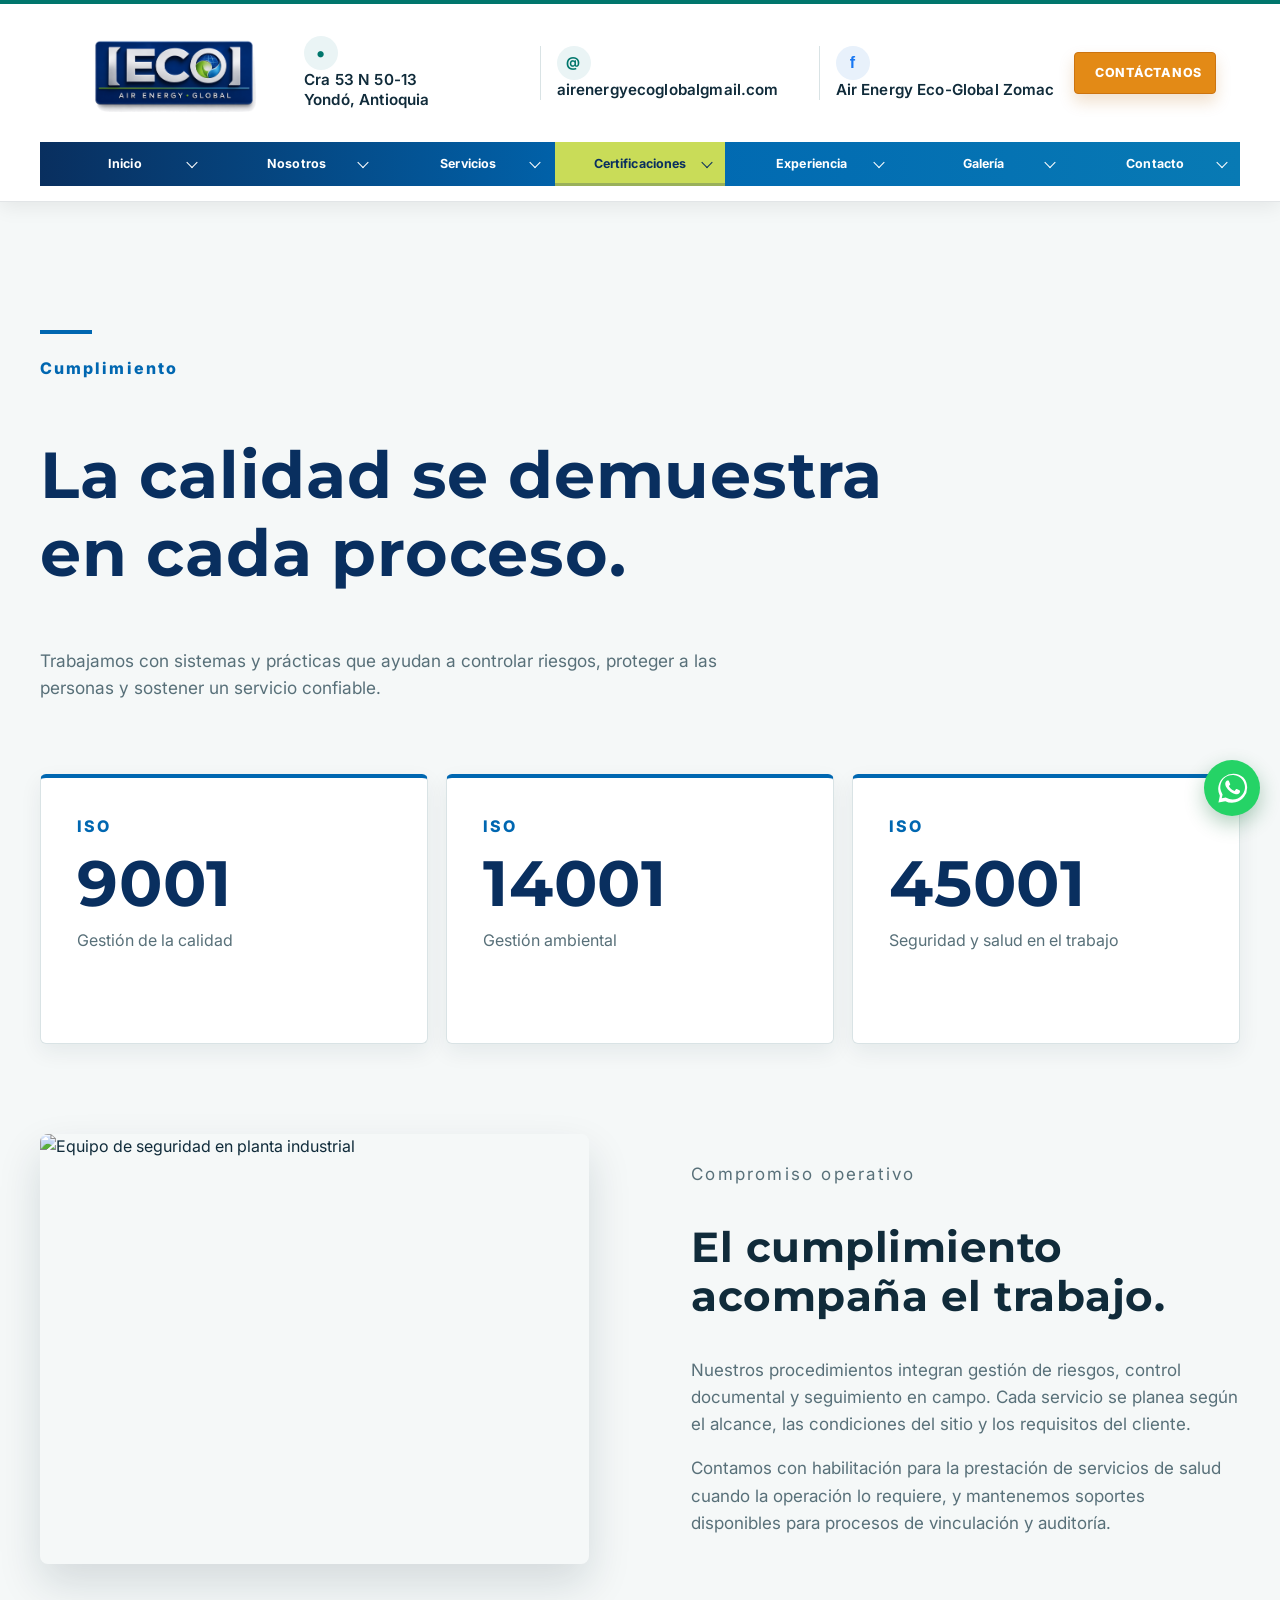
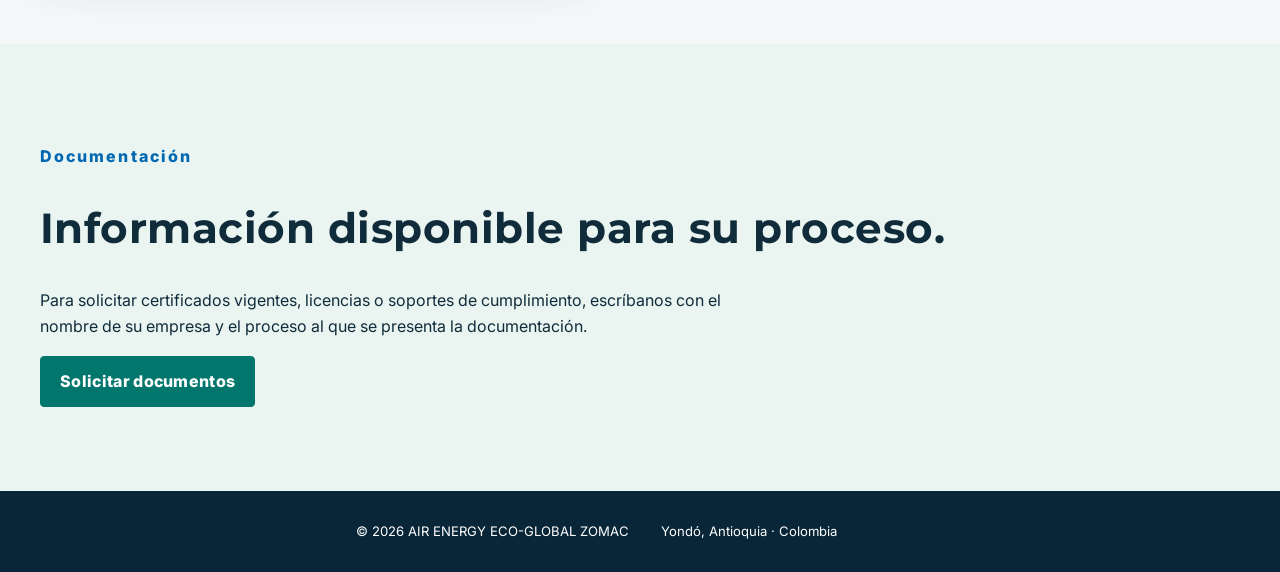
==== commit fcc3af39: "Use requested logo and separate contact button" ====
--- a/pages/certificaciones.html
+++ b/pages/certificaciones.html
@@ -47,8 +47,8 @@
             align-items: center !important;
         }
         .header-top-row .brand .brand-logo {
-            height: 72px !important;
-            max-height: 72px !important;
+            height: 90px !important;
+            max-height: 90px !important;
             width: auto !important;
             max-width: none !important;
             object-fit: contain !important;
@@ -101,7 +101,7 @@
       <div class="header-top-row">
         <a class="brand" href="../index.html" aria-label="ECO Air Energy Global, ir al inicio">
           <span class="brand-logo-frame">
-            <img class="brand-logo brand-logo-dark" src="../assets/images/eco-air-energy-logo-transparent.svg" alt="ECO Air Energy Global" />
+            <img class="brand-logo brand-logo-dark" src="../assets/images/logo-air-energy-transparent.png" alt="ECO Air Energy Global" />
           </span>
         </a>
         <div class="header-contact" aria-label="Datos de contacto">
--- a/css/design.css
+++ b/css/design.css
@@ -827,10 +827,10 @@
 body > header .header-top-row .brand-logo {
     display: block !important;
     width: 220px !important;
-    height: 72px !important;
+    height: 90px !important;
     min-width: 0 !important;
     max-width: 220px !important;
-    max-height: 72px !important;
+    max-height: 90px !important;
     object-fit: contain !important;
     object-position: center !important;
     border: 0 !important;
@@ -840,8 +840,34 @@
 body > header .header-top-row .brand-logo-frame {
     display: flex !important;
     width: 220px !important;
-    height: 72px !important;
+    height: 90px !important;
     align-items: center !important;
     justify-content: flex-start !important;
     overflow: visible !important;
+}
+
+@media (min-width: 801px) {
+    header.site-header .header-top-row .header-contact,
+    body > header .header-top-row .header-contact {
+        display: grid !important;
+        grid-template-columns: minmax(170px, 1fr) minmax(220px, 1.2fr) minmax(190px, 1fr) !important;
+        align-items: center !important;
+        flex: 1 1 auto !important;
+        min-width: 0 !important;
+        gap: 18px !important;
+    }
+
+    header.site-header .header-top-row .header-contact > *,
+    body > header .header-top-row .header-contact > * {
+        min-width: 0 !important;
+        max-width: none !important;
+        overflow-wrap: anywhere !important;
+    }
+
+    header.site-header .header-top-row .header-contact-button,
+    body > header .header-top-row .header-contact-button {
+        flex: 0 0 142px !important;
+        min-width: 142px !important;
+        margin-left: 18px !important;
+    }
 }
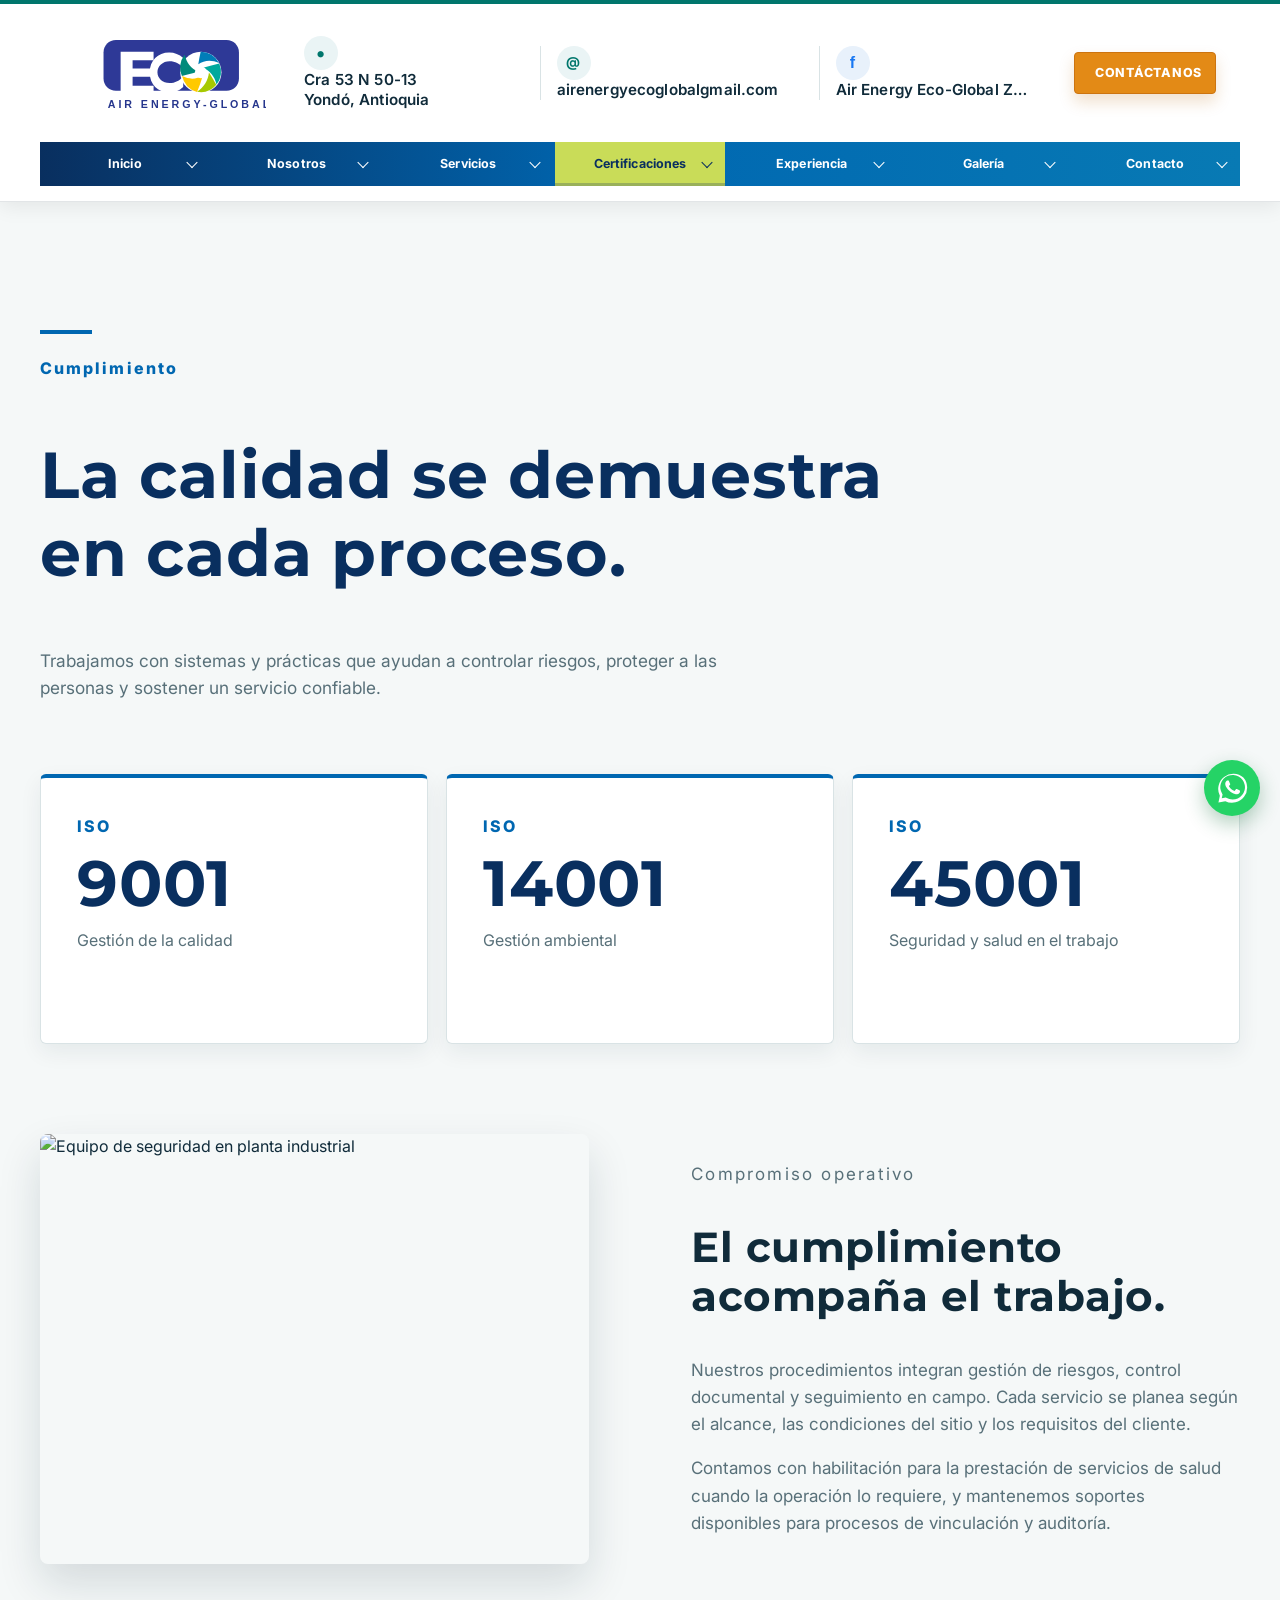
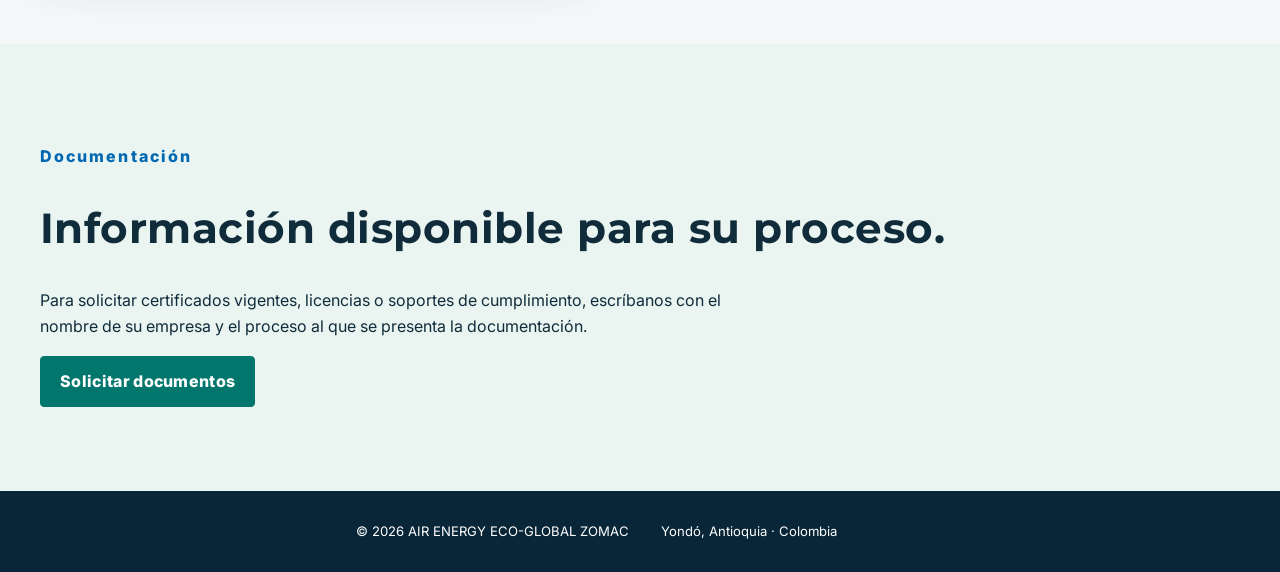
==== commit a8048011: "Restore correct logo and protect contact button" ====
--- a/pages/certificaciones.html
+++ b/pages/certificaciones.html
@@ -101,7 +101,7 @@
       <div class="header-top-row">
         <a class="brand" href="../index.html" aria-label="ECO Air Energy Global, ir al inicio">
           <span class="brand-logo-frame">
-            <img class="brand-logo brand-logo-dark" src="../assets/images/logo-air-energy-transparent.png" alt="ECO Air Energy Global" />
+            <img class="brand-logo brand-logo-dark" src="../assets/images/eco-air-energy-logo-transparent.svg" alt="ECO Air Energy Global" />
           </span>
         </a>
         <div class="header-contact" aria-label="Datos de contacto">
--- a/css/design.css
+++ b/css/design.css
@@ -869,5 +869,16 @@
         flex: 0 0 142px !important;
         min-width: 142px !important;
         margin-left: 18px !important;
+        position: relative !important;
+        z-index: 2 !important;
+    }
+
+    header.site-header .header-top-row .header-facebook,
+    body > header .header-top-row .header-facebook {
+        min-width: 0 !important;
+        max-width: none !important;
+        overflow: hidden !important;
+        text-overflow: ellipsis !important;
+        white-space: nowrap !important;
     }
 }
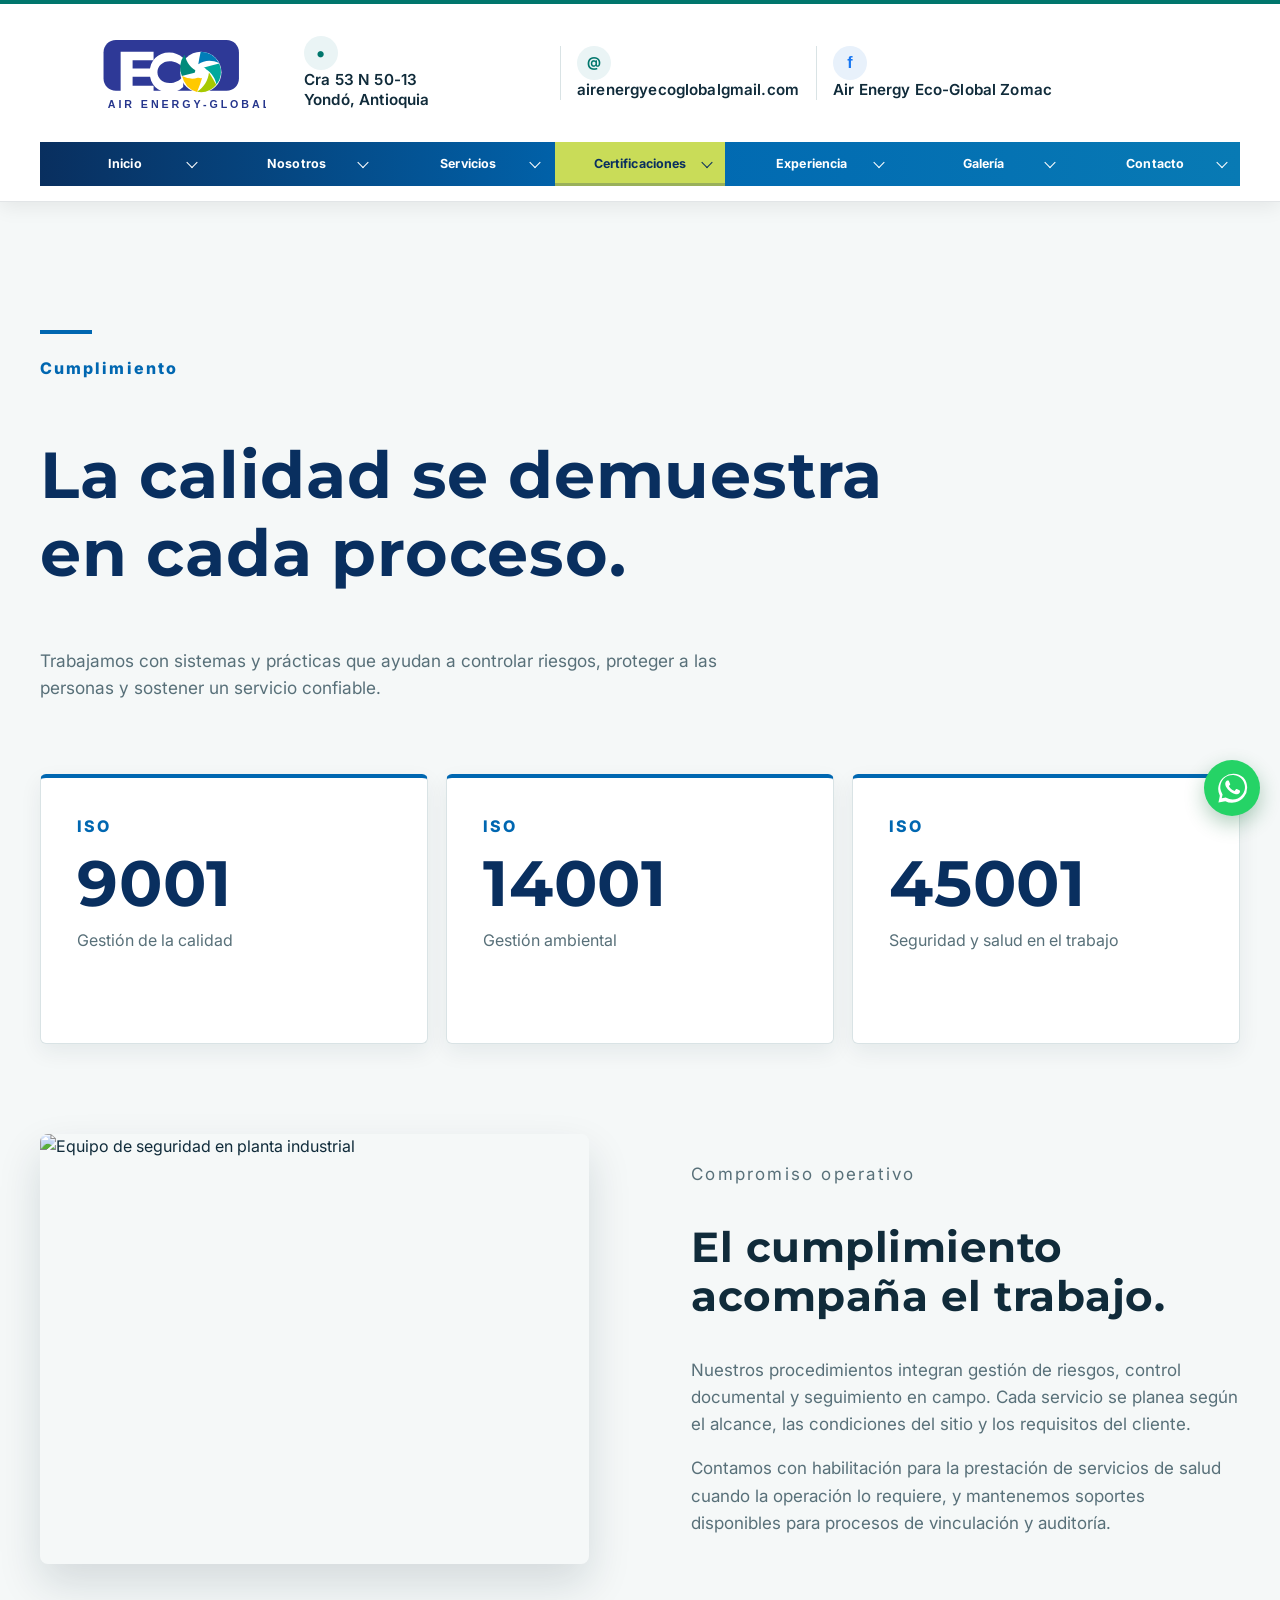
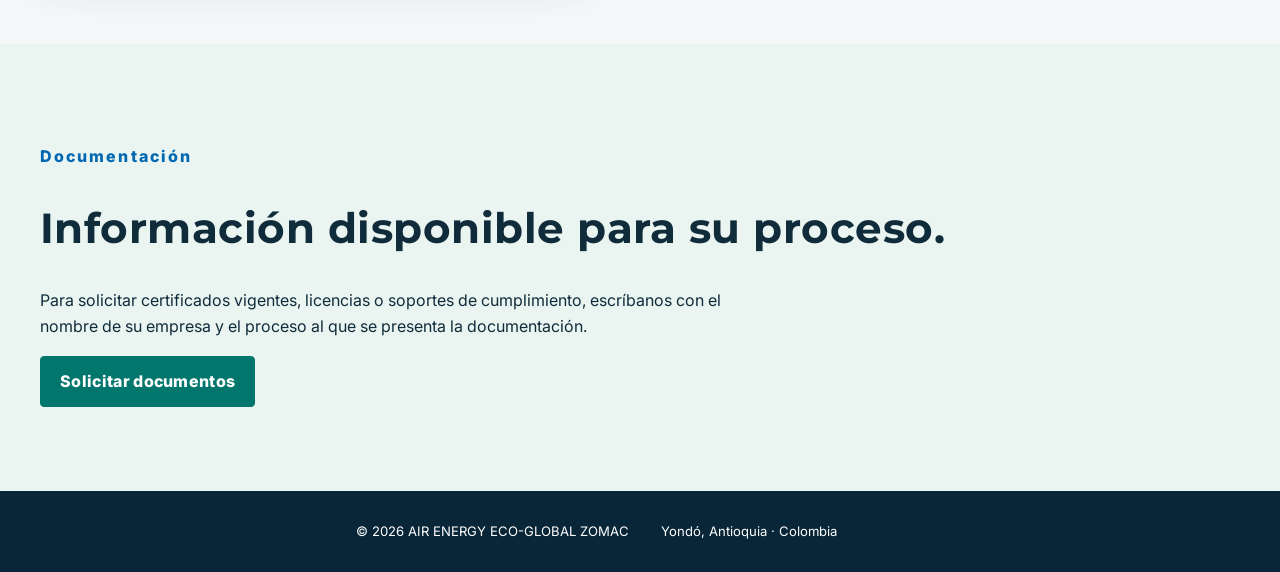
==== commit abc1ffb6: "Remove overlapping header contact buttons" ====
--- a/pages/certificaciones.html
+++ b/pages/certificaciones.html
@@ -109,7 +109,6 @@
           <span class="header-email">airenergyecoglobalgmail.com</span>
           <a class="header-facebook" href="https://www.facebook.com/search/top/?q=AIR%20ENERGY%20ECO-GLOBAL%20ZOMAC" target="_blank" rel="noopener noreferrer">Air Energy Eco-Global Zomac</a>
         </div>
-        <a class="header-contact-button" href="contacto.html">Contáctanos</a>
         <button class="menu-toggle" type="button" aria-expanded="false" aria-controls="primary-nav" aria-label="Abrir menú de navegación" style="display: none;">
           <span></span><span></span><span></span>
         </button>
--- a/css/design.css
+++ b/css/design.css
@@ -847,12 +847,22 @@
 }
 
 @media (min-width: 801px) {
+    header.site-header .header-top-row,
+    body > header .header-top-row {
+        display: grid !important;
+        grid-template-columns: 220px minmax(0, 1fr) 142px !important;
+        align-items: center !important;
+        column-gap: 20px !important;
+        width: 100% !important;
+    }
+
     header.site-header .header-top-row .header-contact,
     body > header .header-top-row .header-contact {
         display: grid !important;
-        grid-template-columns: minmax(170px, 1fr) minmax(220px, 1.2fr) minmax(190px, 1fr) !important;
+        grid-template-columns: repeat(3, minmax(0, 1fr)) !important;
         align-items: center !important;
-        flex: 1 1 auto !important;
+        width: 100% !important;
+        flex: none !important;
         min-width: 0 !important;
         gap: 18px !important;
     }
@@ -868,7 +878,8 @@
     body > header .header-top-row .header-contact-button {
         flex: 0 0 142px !important;
         min-width: 142px !important;
-        margin-left: 18px !important;
+        width: 142px !important;
+        margin: 0 !important;
         position: relative !important;
         z-index: 2 !important;
     }
@@ -881,4 +892,11 @@
         text-overflow: ellipsis !important;
         white-space: nowrap !important;
     }
+}
+
+@media (max-width: 800px) {
+    header.site-header .header-top-row .header-contact-button,
+    body > header .header-top-row .header-contact-button {
+        display: none !important;
+    }
 }
